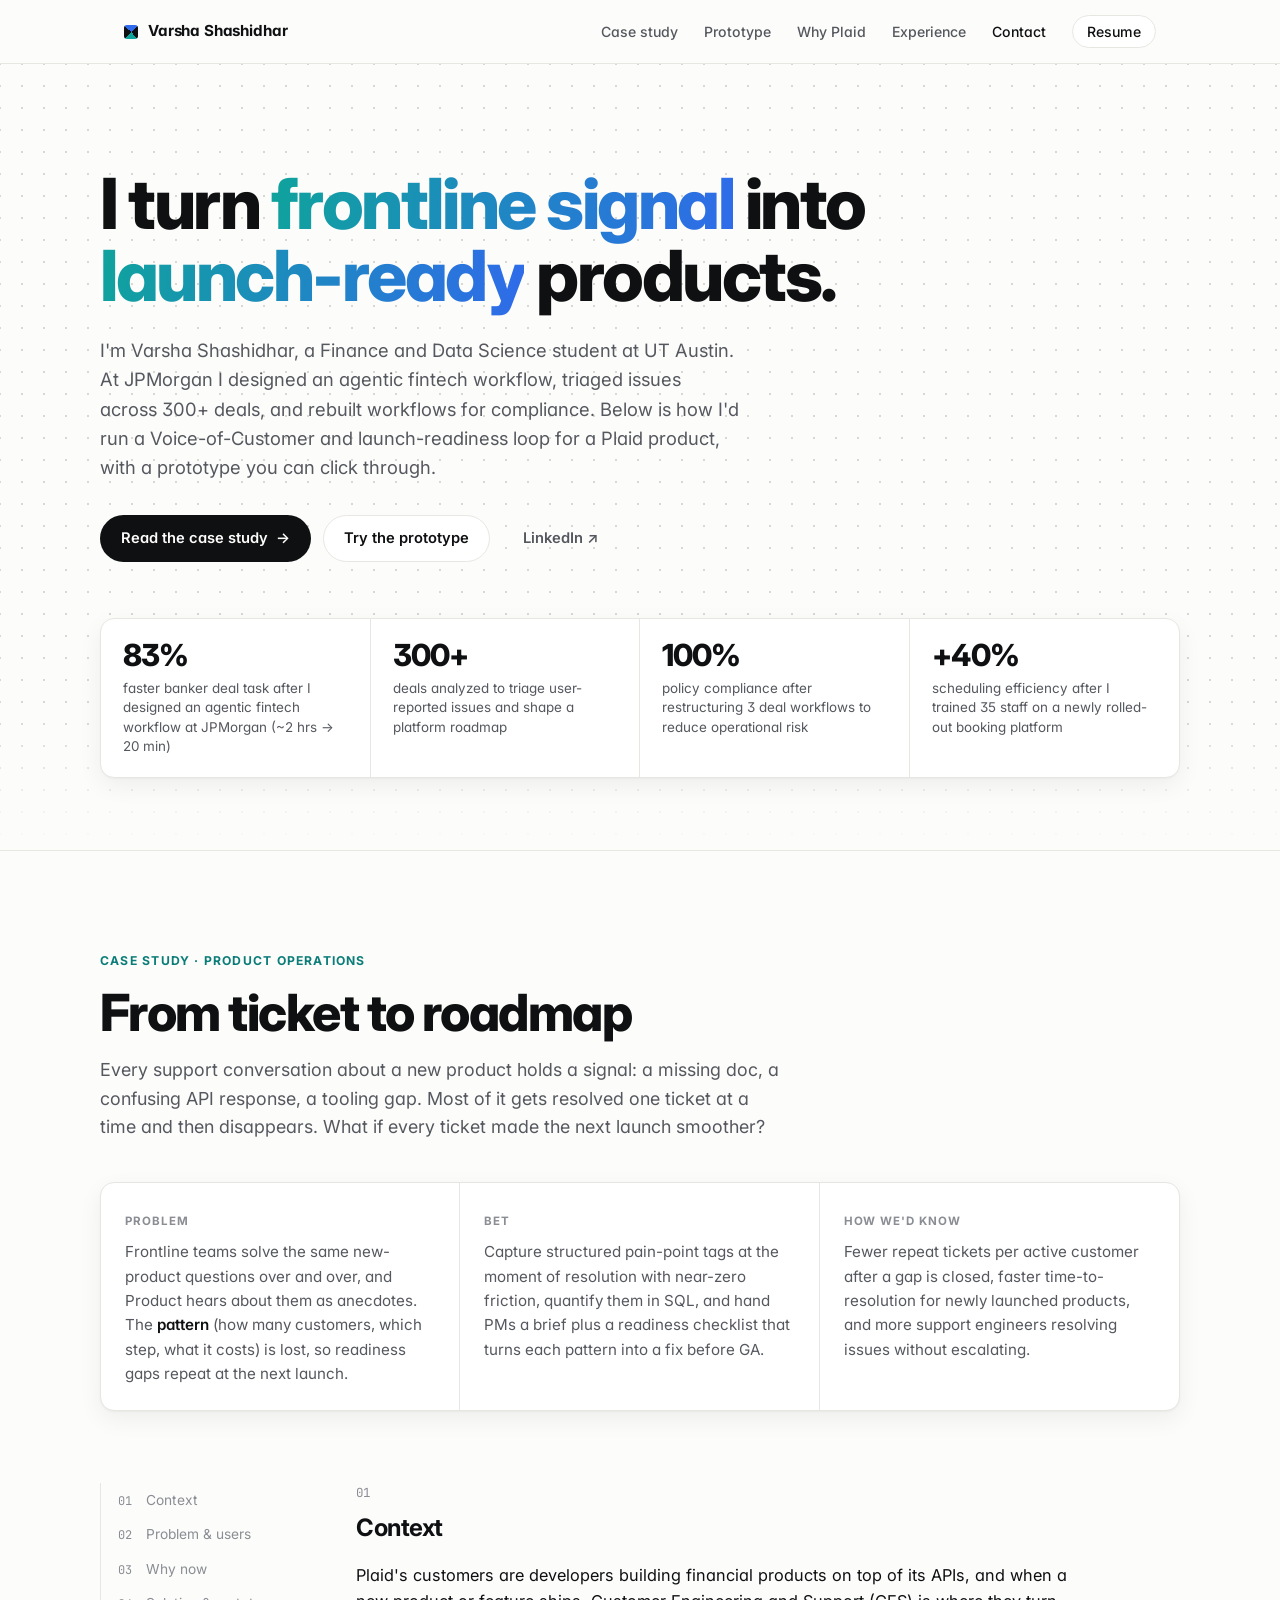
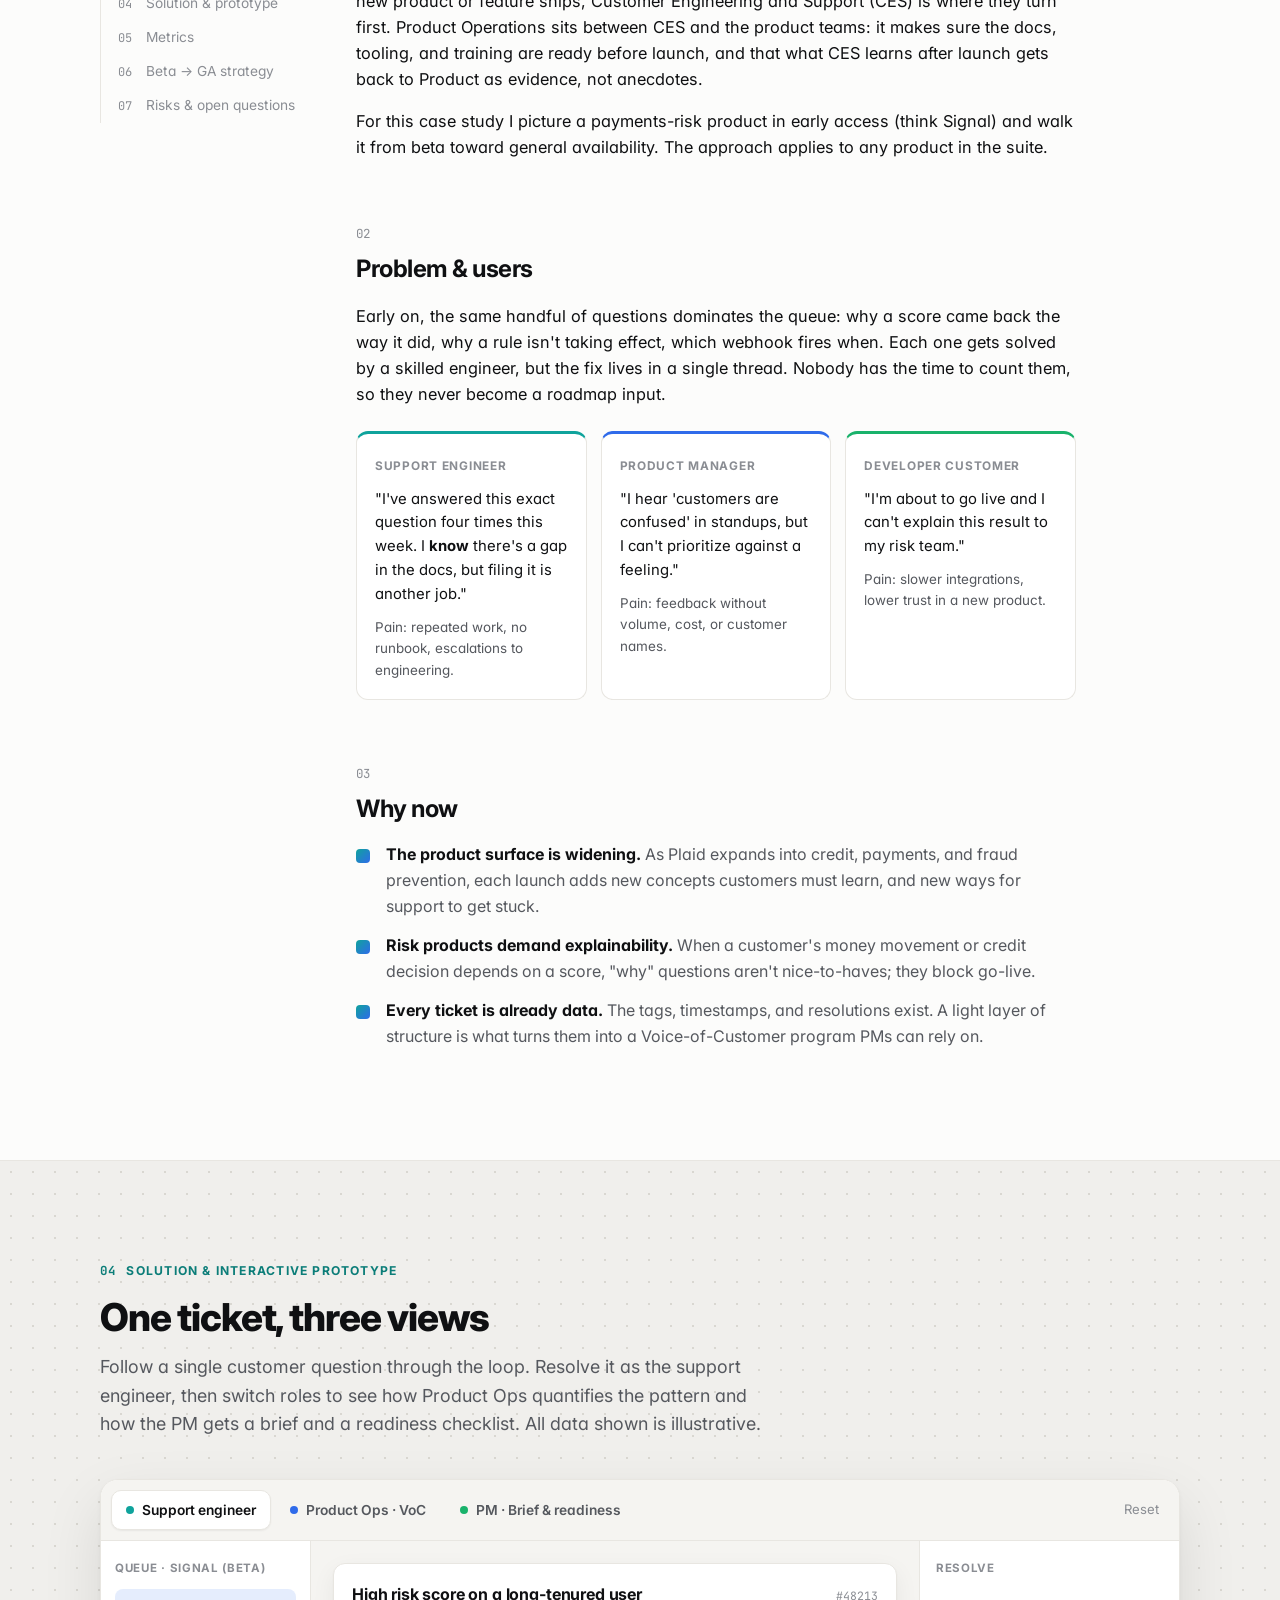
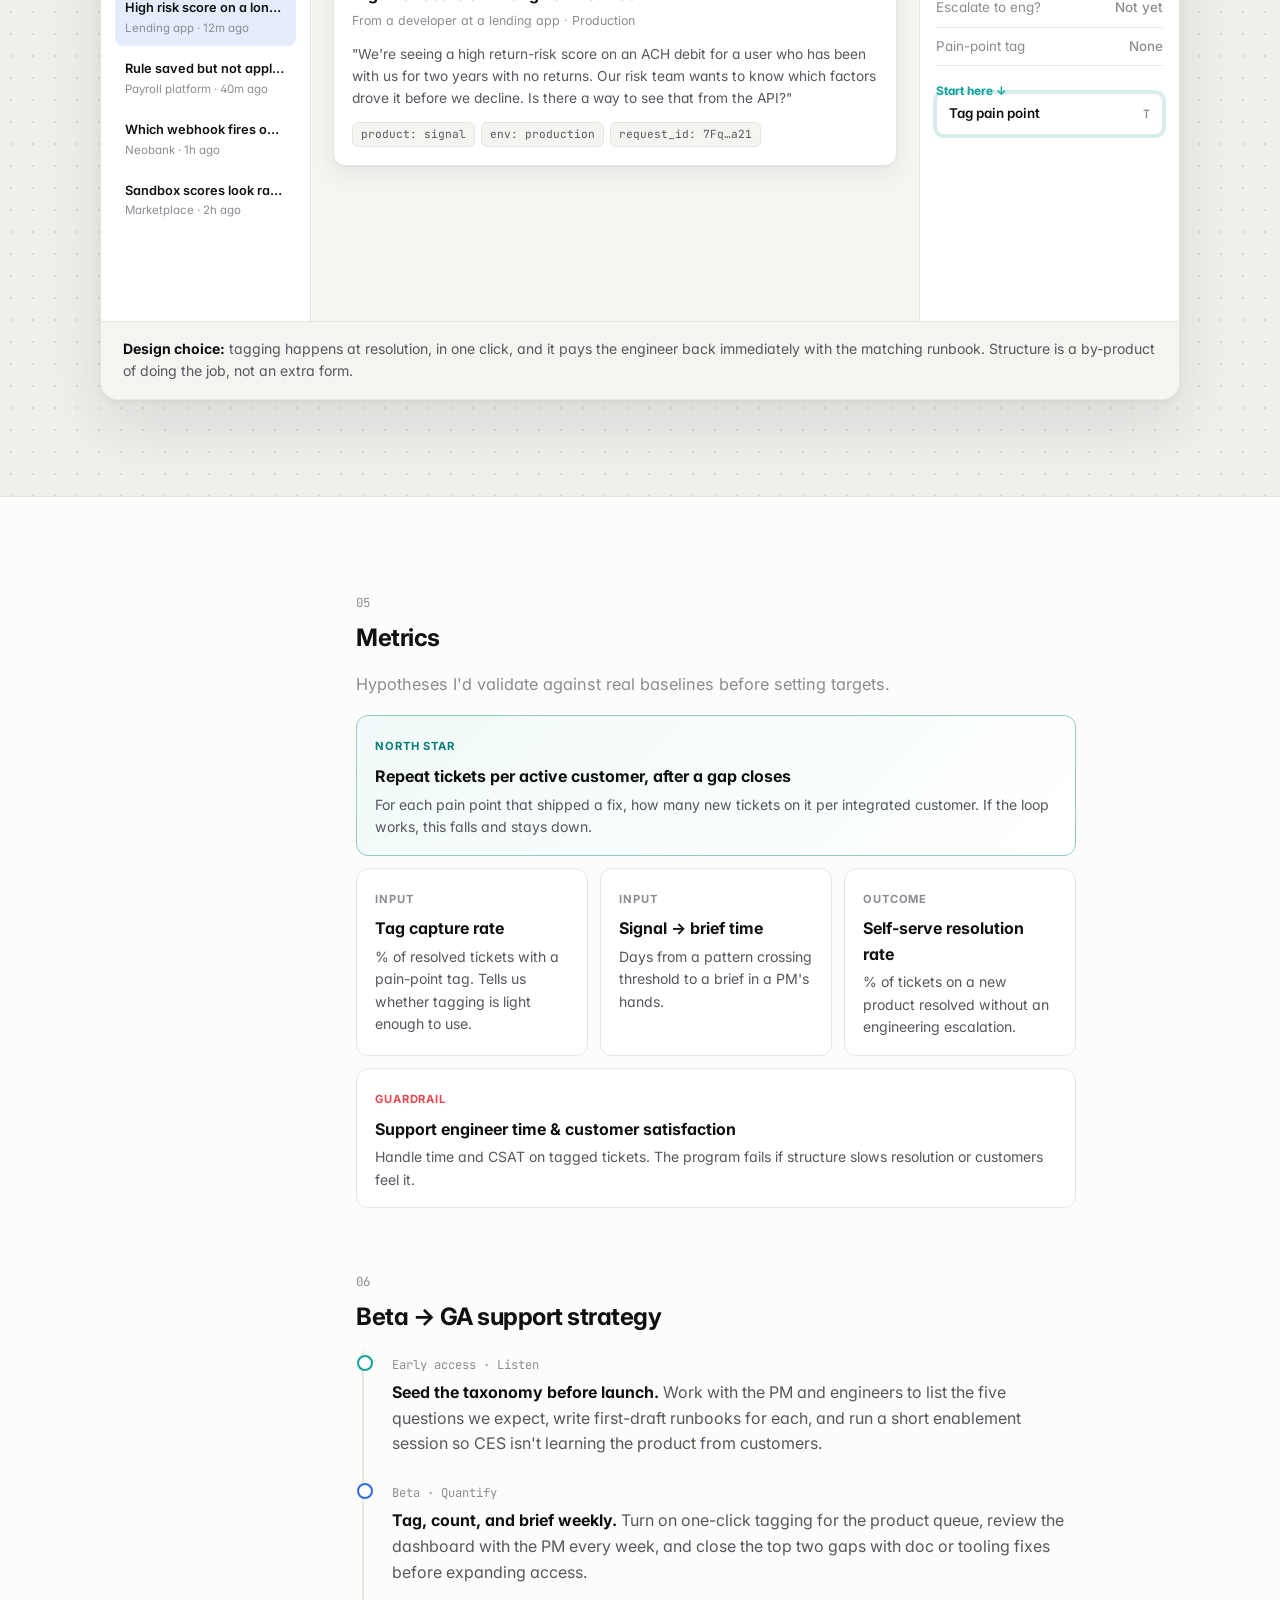
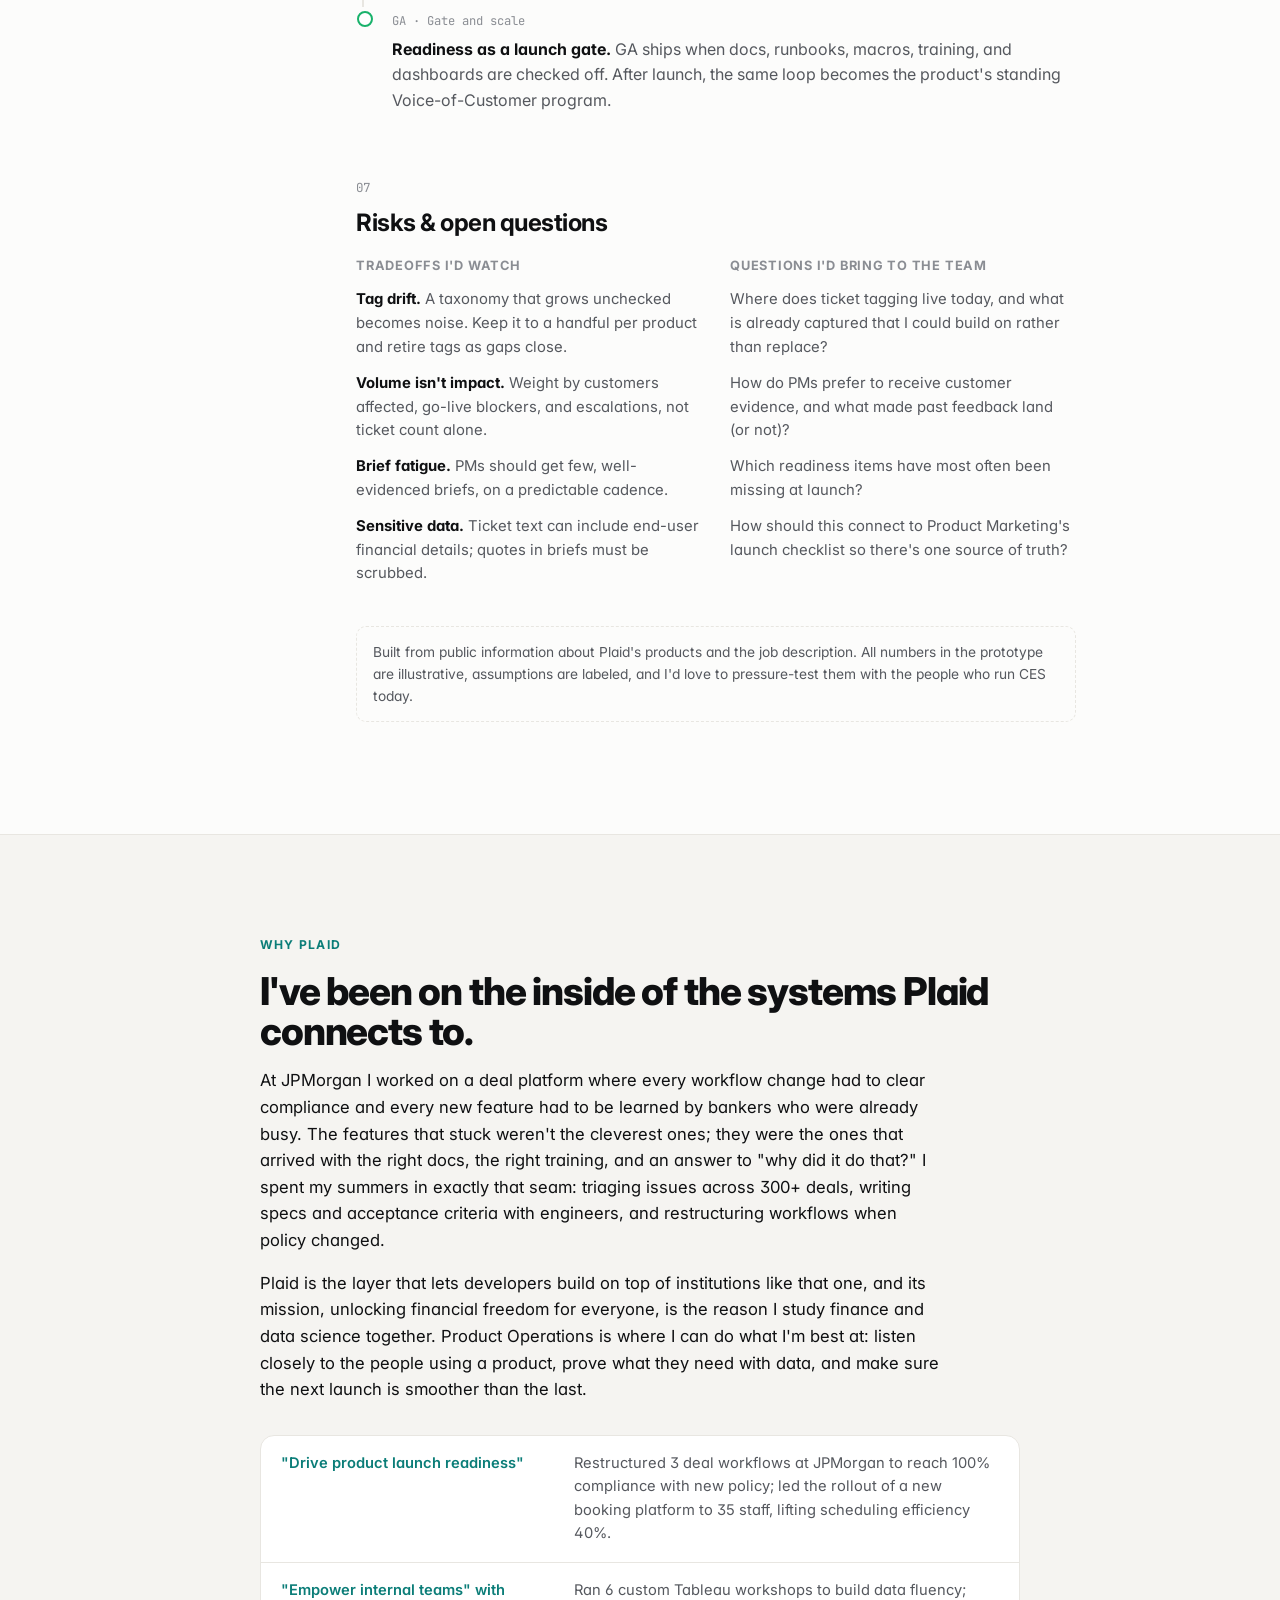
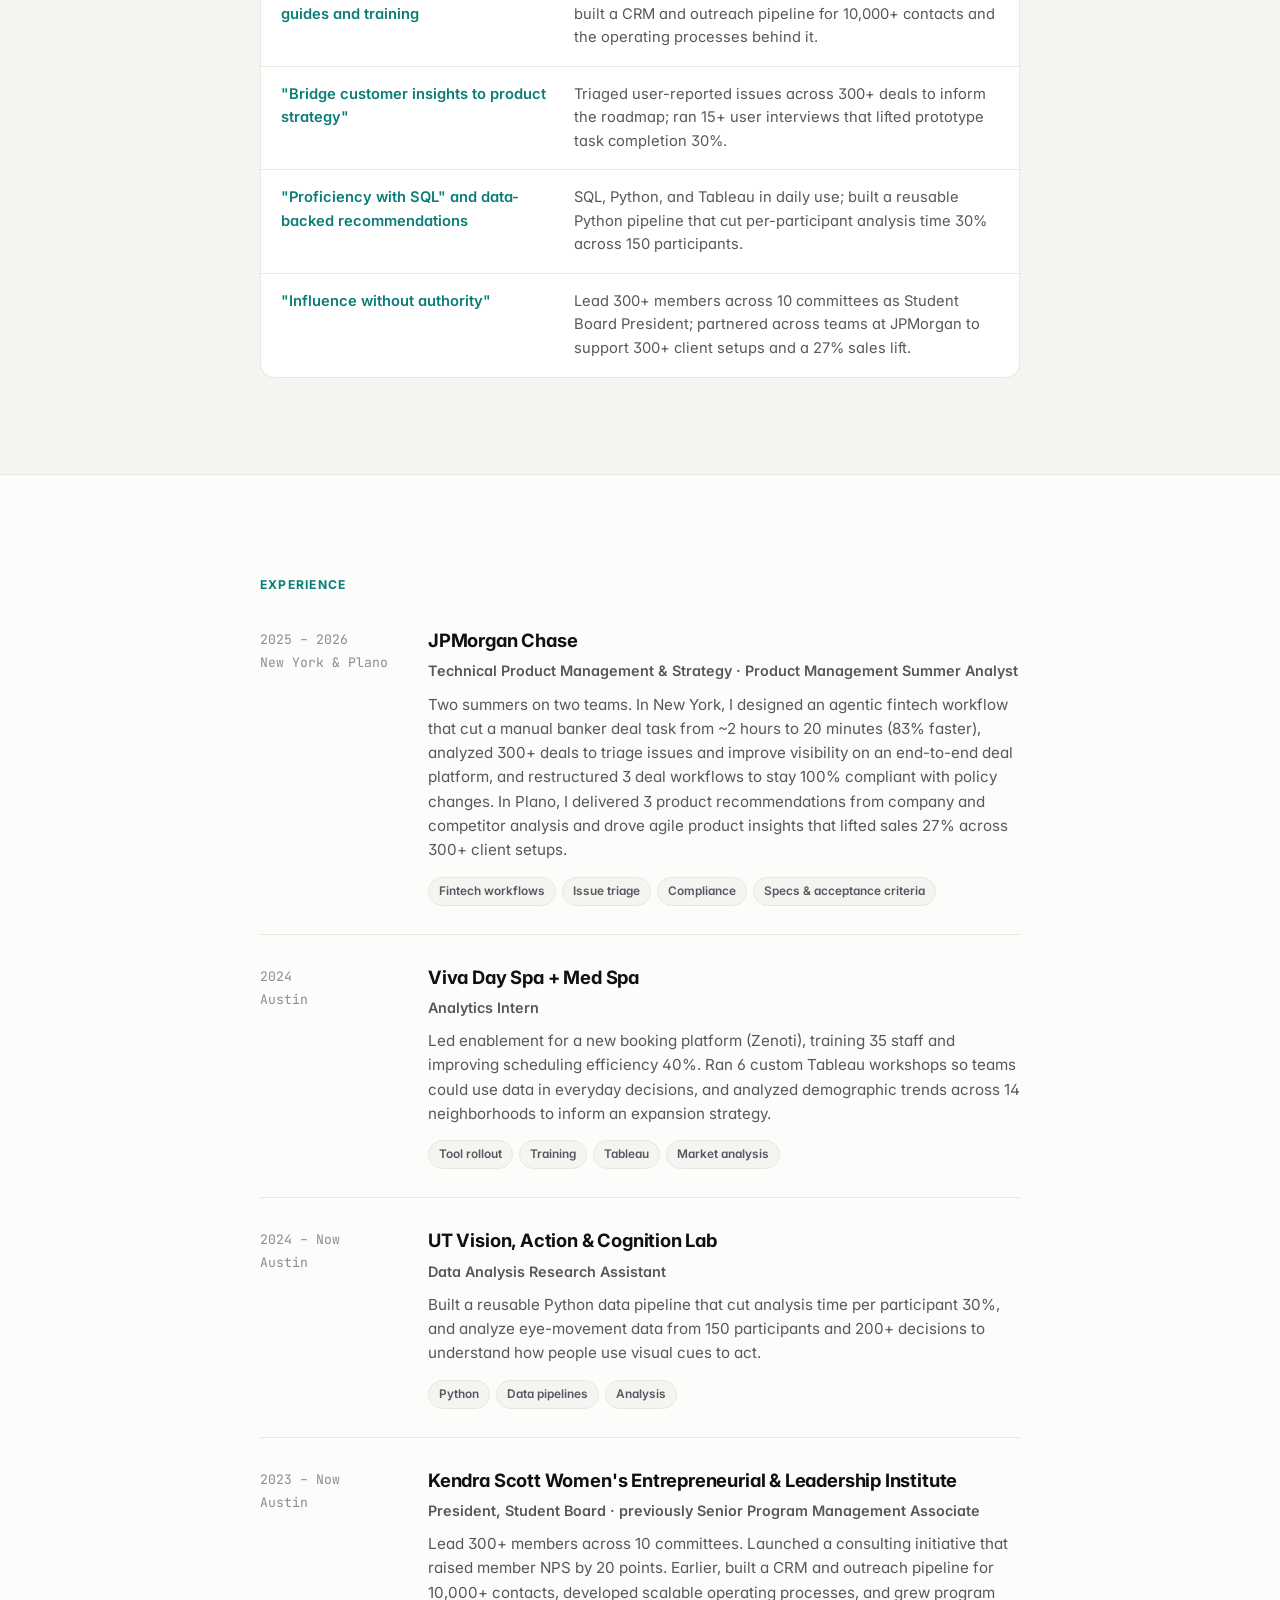
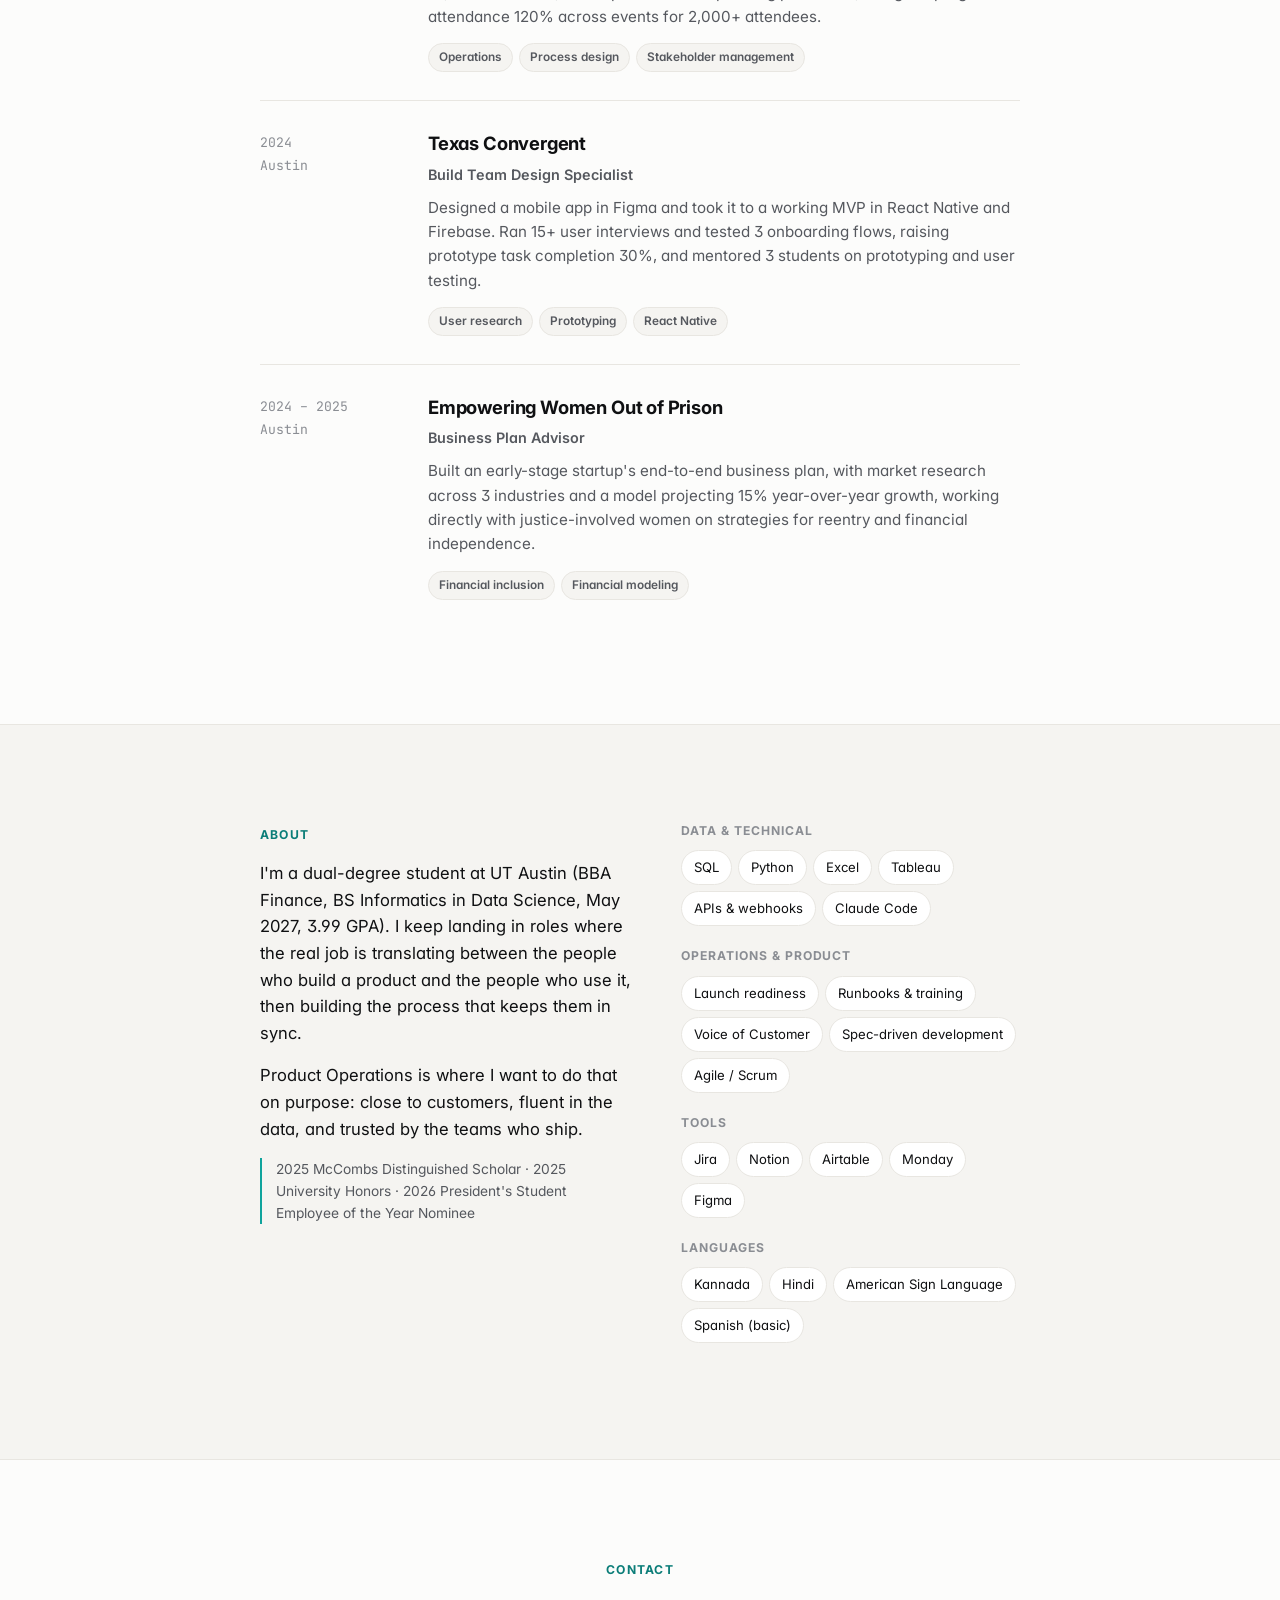
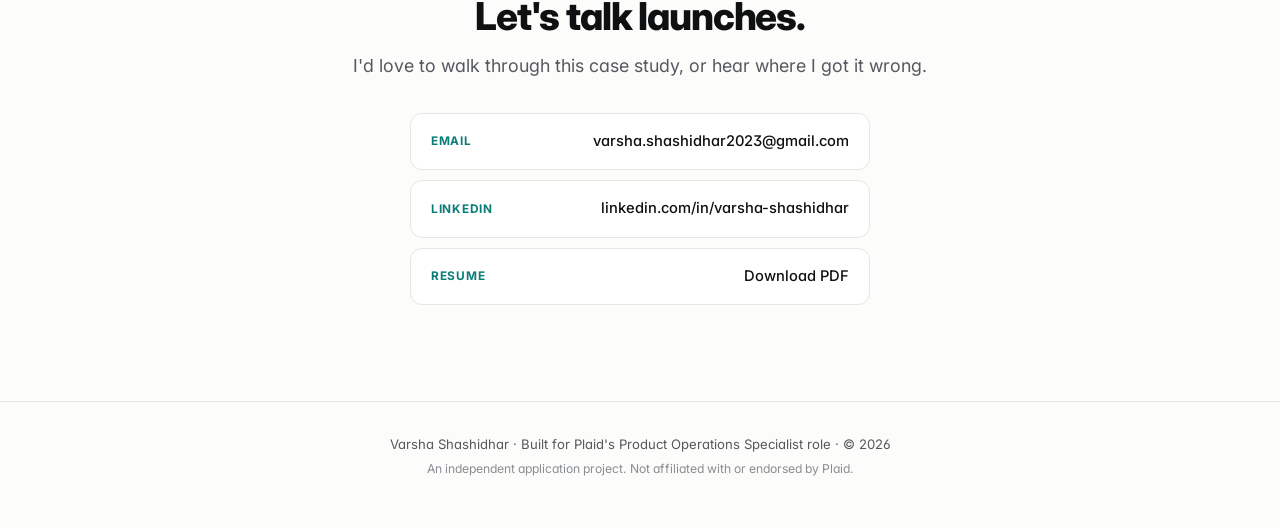
==== plaid/index.html @ 3bfcf9b6 "Add Plaid Product Operations portfolio site under /plaid/ Co-Authored-By: Claude Opus 5.5 <noreply@a" ====
<!DOCTYPE html>
<html lang="en">
<head>
<meta charset="UTF-8">
<meta name="viewport" content="width=device-width, initial-scale=1.0">
<title>Varsha Shashidhar, Product Operations</title>
<meta name="description" content="Varsha Shashidhar: application portfolio for Plaid's Product Operations Specialist role, with a Voice-of-Customer and launch-readiness case study and interactive prototype.">
<meta name="robots" content="noindex, nofollow">
<link rel="preconnect" href="https://fonts.googleapis.com">
<link rel="preconnect" href="https://fonts.gstatic.com" crossorigin>
<link href="https://fonts.googleapis.com/css2?family=Inter:wght@400;500;600;700;800&family=JetBrains+Mono:wght@400;500&display=swap" rel="stylesheet">
<link rel="stylesheet" href="styles.css">
</head>
<body>

<a class="skip" href="#case-study">Skip to case study</a>

<nav class="nav" id="nav">
  <div class="nav-inner">
    <a href="#top" class="nav-name"><span class="nav-mark" aria-hidden="true"></span>Varsha Shashidhar</a>
    <button class="nav-toggle" id="navToggle" aria-label="Toggle menu" aria-expanded="false">
      <span></span><span></span><span></span>
    </button>
    <ul class="nav-links" id="navLinks">
      <li><a href="#case-study">Case study</a></li>
      <li><a href="#prototype">Prototype</a></li>
      <li><a href="#why-plaid">Why Plaid</a></li>
      <li><a href="#experience">Experience</a></li>
      <li><a href="#contact">Contact</a></li>
      <li><a href="assets/Varsha_Shashidhar_Resume.pdf" class="nav-cta" download>Resume</a></li>
    </ul>
  </div>
  <div class="progress" id="progress" aria-hidden="true"></div>
</nav>

<header class="hero" id="top">
  <div class="hero-inner">
    <h1>I turn <em>frontline signal</em> into <em>launch-ready</em> products.</h1>
    <p class="hero-sub">I'm Varsha Shashidhar, a Finance and Data Science student at UT Austin. At JPMorgan I designed an agentic fintech workflow, triaged issues across 300+ deals, and rebuilt workflows for compliance. Below is how I'd run a Voice-of-Customer and launch-readiness loop for a Plaid product, with a prototype you can click through.</p>
    <div class="hero-cta">
      <a href="#case-study" class="btn btn-primary">Read the case study <span aria-hidden="true">→</span></a>
      <a href="#prototype" class="btn btn-secondary">Try the prototype</a>
      <a href="https://www.linkedin.com/in/varsha-shashidhar" class="btn btn-ghost" target="_blank" rel="noopener">LinkedIn ↗</a>
    </div>

    <dl class="stats">
      <div class="stat">
        <dt>83%</dt>
        <dd>faster banker deal task after I designed an agentic fintech workflow at JPMorgan (~2 hrs → 20 min)</dd>
      </div>
      <div class="stat">
        <dt>300+</dt>
        <dd>deals analyzed to triage user-reported issues and shape a platform roadmap</dd>
      </div>
      <div class="stat">
        <dt>100%</dt>
        <dd>policy compliance after restructuring 3 deal workflows to reduce operational risk</dd>
      </div>
      <div class="stat">
        <dt>+40%</dt>
        <dd>scheduling efficiency after I trained 35 staff on a newly rolled-out booking platform</dd>
      </div>
    </dl>
  </div>
</header>

<main>

  <!-- ===================== CASE STUDY ===================== -->
  <section class="section" id="case-study">
    <div class="section-inner wide">
      <div class="cs-header">
        <p class="kicker">Case study · Product operations</p>
        <h2 class="display">From ticket to roadmap</h2>
        <p class="lede">Every support conversation about a new product holds a signal: a missing doc, a confusing API response, a tooling gap. Most of it gets resolved one ticket at a time and then disappears. What if every ticket made the next launch smoother?</p>
      </div>

      <div class="tldr">
        <div class="tldr-item">
          <span class="tldr-label">Problem</span>
          <p>Frontline teams solve the same new-product questions over and over, and Product hears about them as anecdotes. The <em>pattern</em> (how many customers, which step, what it costs) is lost, so readiness gaps repeat at the next launch.</p>
        </div>
        <div class="tldr-item">
          <span class="tldr-label">Bet</span>
          <p>Capture structured pain-point tags at the moment of resolution with near-zero friction, quantify them in SQL, and hand PMs a brief plus a readiness checklist that turns each pattern into a fix before GA.</p>
        </div>
        <div class="tldr-item">
          <span class="tldr-label">How we'd know</span>
          <p>Fewer repeat tickets per active customer after a gap is closed, faster time-to-resolution for newly launched products, and more support engineers resolving issues without escalating.</p>
        </div>
      </div>

      <div class="cs-body">
        <aside class="cs-toc" aria-label="Case study sections">
          <ol>
            <li><a href="#cs-context">Context</a></li>
            <li><a href="#cs-problem">Problem &amp; users</a></li>
            <li><a href="#cs-why-now">Why now</a></li>
            <li><a href="#prototype">Solution &amp; prototype</a></li>
            <li><a href="#cs-metrics">Metrics</a></li>
            <li><a href="#cs-rollout">Beta → GA strategy</a></li>
            <li><a href="#cs-risks">Risks &amp; open questions</a></li>
          </ol>
        </aside>

        <div class="cs-content">
          <article class="cs-block" id="cs-context">
            <span class="cs-num">01</span>
            <h3>Context</h3>
            <p>Plaid's customers are developers building financial products on top of its APIs, and when a new product or feature ships, Customer Engineering and Support (CES) is where they turn first. Product Operations sits between CES and the product teams: it makes sure the docs, tooling, and training are ready before launch, and that what CES learns after launch gets back to Product as evidence, not anecdotes.</p>
            <p>For this case study I picture a payments-risk product in early access (think Signal) and walk it from beta toward general availability. The approach applies to any product in the suite.</p>
          </article>

          <article class="cs-block" id="cs-problem">
            <span class="cs-num">02</span>
            <h3>Problem &amp; users</h3>
            <p>Early on, the same handful of questions dominates the queue: why a score came back the way it did, why a rule isn't taking effect, which webhook fires when. Each one gets solved by a skilled engineer, but the fix lives in a single thread. Nobody has the time to count them, so they never become a roadmap input.</p>

            <div class="personas">
              <div class="persona" style="--c: var(--p-teal)">
                <span class="persona-role">Support engineer</span>
                <p class="persona-need">"I've answered this exact question four times this week. I <em>know</em> there's a gap in the docs, but filing it is another job."</p>
                <p class="persona-pain">Pain: repeated work, no runbook, escalations to engineering.</p>
              </div>
              <div class="persona" style="--c: var(--p-blue)">
                <span class="persona-role">Product manager</span>
                <p class="persona-need">"I hear 'customers are confused' in standups, but I can't prioritize against a feeling."</p>
                <p class="persona-pain">Pain: feedback without volume, cost, or customer names.</p>
              </div>
              <div class="persona" style="--c: var(--p-green)">
                <span class="persona-role">Developer customer</span>
                <p class="persona-need">"I'm about to go live and I can't explain this result to my risk team."</p>
                <p class="persona-pain">Pain: slower integrations, lower trust in a new product.</p>
              </div>
            </div>
          </article>

          <article class="cs-block" id="cs-why-now">
            <span class="cs-num">03</span>
            <h3>Why now</h3>
            <ul class="checks">
              <li><strong>The product surface is widening.</strong> As Plaid expands into credit, payments, and fraud prevention, each launch adds new concepts customers must learn, and new ways for support to get stuck.</li>
              <li><strong>Risk products demand explainability.</strong> When a customer's money movement or credit decision depends on a score, "why" questions aren't nice-to-haves; they block go-live.</li>
              <li><strong>Every ticket is already data.</strong> The tags, timestamps, and resolutions exist. A light layer of structure is what turns them into a Voice-of-Customer program PMs can rely on.</li>
            </ul>
          </article>
        </div>
      </div>
    </div>
  </section>

  <!-- ===================== PROTOTYPE ===================== -->
  <section class="section section-canvas" id="prototype">
    <div class="section-inner wide">
      <div class="cs-header">
        <p class="kicker"><span class="cs-num inline">04</span> Solution &amp; interactive prototype</p>
        <h2 class="display sm">One ticket, three views</h2>
        <p class="lede">Follow a single customer question through the loop. Resolve it as the support engineer, then switch roles to see how Product Ops quantifies the pattern and how the PM gets a brief and a readiness checklist. All data shown is illustrative.</p>
      </div>

      <div class="proto" id="proto">
        <div class="proto-tabs" role="tablist" aria-label="Prototype roles">
          <button role="tab" class="proto-tab active" aria-selected="true" aria-controls="pane-support" id="tab-support" data-pane="support">
            <span class="tab-dot" style="background: var(--p-teal)"></span>Support engineer
          </button>
          <button role="tab" class="proto-tab" aria-selected="false" aria-controls="pane-ops" id="tab-ops" data-pane="ops">
            <span class="tab-dot" style="background: var(--p-blue)"></span>Product Ops · VoC <span class="badge" id="opsBadge" hidden>+1</span>
          </button>
          <button role="tab" class="proto-tab" aria-selected="false" aria-controls="pane-pm" id="tab-pm" data-pane="pm">
            <span class="tab-dot" style="background: var(--p-green)"></span>PM · Brief &amp; readiness <span class="badge" id="pmBadge" hidden>1</span>
          </button>
          <button class="proto-reset" id="protoReset" type="button">Reset</button>
        </div>

        <!-- Support engineer -->
        <div class="proto-pane active" role="tabpanel" id="pane-support" aria-labelledby="tab-support">
          <div class="app">
            <div class="app-layers queue">
              <p class="app-title">Queue · Signal (beta)</p>
              <ul>
                <li class="queue-item selected">
                  <span class="queue-sub">High risk score on a long-tenured user</span>
                  <span class="queue-meta">Lending app · 12m ago</span>
                  <span class="queue-tag" id="queueTag" hidden></span>
                </li>
                <li class="queue-item">
                  <span class="queue-sub">Rule saved but not applied</span>
                  <span class="queue-meta">Payroll platform · 40m ago</span>
                </li>
                <li class="queue-item">
                  <span class="queue-sub">Which webhook fires on return?</span>
                  <span class="queue-meta">Neobank · 1h ago</span>
                </li>
                <li class="queue-item">
                  <span class="queue-sub">Sandbox scores look random</span>
                  <span class="queue-meta">Marketplace · 2h ago</span>
                </li>
              </ul>
            </div>
            <div class="app-ticket">
              <div class="ticket">
                <div class="ticket-head">
                  <h4>High risk score on a long-tenured user</h4>
                  <span class="ticket-id">#48213</span>
                </div>
                <p class="ticket-from">From a developer at a lending app · Production</p>
                <p class="ticket-body">"We're seeing a high return-risk score on an ACH debit for a user who has been with us for two years with no returns. Our risk team wants to know which factors drove it before we decline. Is there a way to see that from the API?"</p>
                <div class="ticket-meta">
                  <span>product: signal</span><span>env: production</span><span>request_id: 7Fq…a21</span>
                </div>
              </div>
            </div>
            <div class="app-props">
              <p class="app-title">Resolve</p>
              <div class="prop"><span>Escalate to eng?</span><strong class="muted" id="propEscalate">Not yet</strong></div>
              <div class="prop"><span>Pain-point tag</span><strong class="muted" id="propTag">None</strong></div>
              <p class="start-hint" id="startHint">Start here ↓</p>
              <button class="detach-btn tag-btn" id="tagBtn" type="button">Tag pain point <kbd>T</kbd></button>

              <div class="popover" id="popover" hidden>
                <p class="pop-title">What's behind this ticket?</p>
                <p class="pop-sub">One click. Feeds the Signal VoC dashboard.</p>
                <div class="chips" id="reasonChips">
                  <button type="button" class="chip" data-reason="Score explainability">Score explainability</button>
                  <button type="button" class="chip" data-reason="Rule configuration">Rule configuration</button>
                  <button type="button" class="chip" data-reason="Webhook timing">Webhook timing</button>
                  <button type="button" class="chip" data-reason="Docs gap">Docs gap</button>
                </div>
                <div class="pop-actions">
                  <button type="button" class="link-btn" id="skipBtn">Skip and resolve</button>
                </div>
              </div>

              <div class="runbook" id="runbook" hidden>
                <span class="insight-label">Suggested runbook</span>
                <ol id="runbookSteps"></ol>
              </div>

              <p class="toast" id="toast" role="status" hidden></p>
            </div>
          </div>
          <p class="proto-note"><strong>Design choice:</strong> tagging happens at resolution, in one click, and it pays the engineer back immediately with the matching runbook. Structure is a by-product of doing the job, not an extra form.</p>
        </div>

        <!-- Product Ops -->
        <div class="proto-pane" role="tabpanel" id="pane-ops" aria-labelledby="tab-ops" hidden>
          <div class="owner">
            <div class="owner-list">
              <div class="owner-head">
                <p class="app-title">Pain points · Signal (beta)</p>
                <span class="muted small">Last 30 days</span>
              </div>
              <ul id="gapList"></ul>
            </div>
            <div class="owner-detail" id="ownerDetail">
              <p class="app-title" id="detailLabel">Top pain point</p>
              <h4 id="gapTitle">Score explainability</h4>
              <p class="muted small" id="gapMeta"></p>
              <div class="kpis">
                <div class="kpi"><b id="kpiTickets">0</b><span>tickets</span></div>
                <div class="kpi"><b id="kpiCustomers">0</b><span>customers</span></div>
                <div class="kpi"><b id="kpiTtr">0</b><span>median hrs to resolve</span></div>
              </div>
              <div class="insight">
                <span class="insight-label">What customers are asking</span>
                <p id="gapInsight"></p>
              </div>
              <div class="owner-actions">
                <button type="button" class="btn btn-primary small" id="sendBtn">Send brief to PM</button>
                <button type="button" class="btn btn-ghost small" id="sqlBtn" aria-expanded="false">Show SQL</button>
              </div>
              <div class="sql" id="sqlBlock" hidden>
<pre><code id="sqlCode"></code></pre>
              </div>
              <p class="toast inline" id="sendToast" role="status" hidden></p>
            </div>
          </div>
          <p class="proto-note"><strong>Design choice:</strong> pain points are ranked by customers affected and time to resolve, not raw ticket count, so one noisy account can't drown out a pattern hitting ten. The query is one click away, so any number can be checked.</p>
        </div>

        <!-- PM -->
        <div class="proto-pane" role="tabpanel" id="pane-pm" aria-labelledby="tab-pm" hidden>
          <div class="pm">
            <div class="brief" id="brief">
              <p class="brief-empty" id="briefEmpty">No brief yet. Send one from the Product Ops view.</p>
              <div id="briefBody" hidden>
                <p class="app-title">Insight brief · from Product Ops</p>
                <h4 id="briefTitle"></h4>
                <p class="muted small" id="briefMeta"></p>
                <div class="brief-sec">
                  <span class="insight-label">Evidence</span>
                  <ul id="briefEvidence"></ul>
                </div>
                <div class="brief-sec">
                  <span class="insight-label">In their words</span>
                  <p class="brief-quote" id="briefQuote"></p>
                </div>
                <div class="brief-sec">
                  <span class="insight-label">Recommendation</span>
                  <p id="briefRec"></p>
                </div>
              </div>
            </div>
            <div class="ready">
              <p class="app-title">GA readiness · Signal</p>
              <span class="muted small" id="readyCount">0 of 5 complete</span>
              <div class="ready-bar"><i id="readyBar"></i></div>
              <div id="readyList"></div>
              <p class="gate" id="gate">GA gate: blocked on open readiness items</p>
            </div>
          </div>
          <p class="proto-note"><strong>Design choice:</strong> the brief comes with a checklist, not just a request. Each fix lands with its doc, runbook, and training owner attached, so the next customer gets the answer before they need to ask.</p>
        </div>
      </div>
    </div>
  </section>

  <!-- ===================== CASE STUDY (cont.) ===================== -->
  <section class="section" id="cs-rest">
    <div class="section-inner wide">
      <div class="cs-body">
        <div class="cs-toc spacer" aria-hidden="true"></div>
        <div class="cs-content">
          <article class="cs-block" id="cs-metrics">
            <span class="cs-num">05</span>
            <h3>Metrics</h3>
            <p class="muted">Hypotheses I'd validate against real baselines before setting targets.</p>
            <div class="metrics">
              <div class="metric north">
                <span class="metric-type">North star</span>
                <p class="metric-name">Repeat tickets per active customer, after a gap closes</p>
                <p class="metric-desc">For each pain point that shipped a fix, how many new tickets on it per integrated customer. If the loop works, this falls and stays down.</p>
              </div>
              <div class="metric">
                <span class="metric-type">Input</span>
                <p class="metric-name">Tag capture rate</p>
                <p class="metric-desc">% of resolved tickets with a pain-point tag. Tells us whether tagging is light enough to use.</p>
              </div>
              <div class="metric">
                <span class="metric-type">Input</span>
                <p class="metric-name">Signal → brief time</p>
                <p class="metric-desc">Days from a pattern crossing threshold to a brief in a PM's hands.</p>
              </div>
              <div class="metric">
                <span class="metric-type">Outcome</span>
                <p class="metric-name">Self-serve resolution rate</p>
                <p class="metric-desc">% of tickets on a new product resolved without an engineering escalation.</p>
              </div>
              <div class="metric guard">
                <span class="metric-type">Guardrail</span>
                <p class="metric-name">Support engineer time &amp; customer satisfaction</p>
                <p class="metric-desc">Handle time and CSAT on tagged tickets. The program fails if structure slows resolution or customers feel it.</p>
              </div>
            </div>
          </article>

          <article class="cs-block" id="cs-rollout">
            <span class="cs-num">06</span>
            <h3>Beta → GA support strategy</h3>
            <ol class="phases">
              <li>
                <span class="phase-tag">Early access · Listen</span>
                <p><strong>Seed the taxonomy before launch.</strong> Work with the PM and engineers to list the five questions we expect, write first-draft runbooks for each, and run a short enablement session so CES isn't learning the product from customers.</p>
              </li>
              <li>
                <span class="phase-tag">Beta · Quantify</span>
                <p><strong>Tag, count, and brief weekly.</strong> Turn on one-click tagging for the product queue, review the dashboard with the PM every week, and close the top two gaps with doc or tooling fixes before expanding access.</p>
              </li>
              <li>
                <span class="phase-tag">GA · Gate and scale</span>
                <p><strong>Readiness as a launch gate.</strong> GA ships when docs, runbooks, macros, training, and dashboards are checked off. After launch, the same loop becomes the product's standing Voice-of-Customer program.</p>
              </li>
            </ol>
          </article>

          <article class="cs-block" id="cs-risks">
            <span class="cs-num">07</span>
            <h3>Risks &amp; open questions</h3>
            <div class="two-col">
              <div>
                <h4 class="mini">Tradeoffs I'd watch</h4>
                <ul class="plain">
                  <li><strong>Tag drift.</strong> A taxonomy that grows unchecked becomes noise. Keep it to a handful per product and retire tags as gaps close.</li>
                  <li><strong>Volume isn't impact.</strong> Weight by customers affected, go-live blockers, and escalations, not ticket count alone.</li>
                  <li><strong>Brief fatigue.</strong> PMs should get few, well-evidenced briefs, on a predictable cadence.</li>
                  <li><strong>Sensitive data.</strong> Ticket text can include end-user financial details; quotes in briefs must be scrubbed.</li>
                </ul>
              </div>
              <div>
                <h4 class="mini">Questions I'd bring to the team</h4>
                <ul class="plain">
                  <li>Where does ticket tagging live today, and what is already captured that I could build on rather than replace?</li>
                  <li>How do PMs prefer to receive customer evidence, and what made past feedback land (or not)?</li>
                  <li>Which readiness items have most often been missing at launch?</li>
                  <li>How should this connect to Product Marketing's launch checklist so there's one source of truth?</li>
                </ul>
              </div>
            </div>
            <p class="disclaimer">Built from public information about Plaid's products and the job description. All numbers in the prototype are illustrative, assumptions are labeled, and I'd love to pressure-test them with the people who run CES today.</p>
          </article>
        </div>
      </div>
    </div>
  </section>

  <!-- ===================== WHY PLAID ===================== -->
  <section class="section section-alt" id="why-plaid">
    <div class="section-inner">
      <p class="kicker">Why Plaid</p>
      <h2 class="display sm">I've been on the inside of the systems Plaid connects to.</h2>
      <div class="prose">
        <p>At JPMorgan I worked on a deal platform where every workflow change had to clear compliance and every new feature had to be learned by bankers who were already busy. The features that stuck weren't the cleverest ones; they were the ones that arrived with the right docs, the right training, and an answer to "why did it do that?" I spent my summers in exactly that seam: triaging issues across 300+ deals, writing specs and acceptance criteria with engineers, and restructuring workflows when policy changed.</p>
        <p>Plaid is the layer that lets developers build on top of institutions like that one, and its mission, unlocking financial freedom for everyone, is the reason I study finance and data science together. Product Operations is where I can do what I'm best at: listen closely to the people using a product, prove what they need with data, and make sure the next launch is smoother than the last.</p>
      </div>
      <div class="fit">
        <div class="fit-row"><span class="fit-ask">"Drive product launch readiness"</span><span class="fit-me">Restructured 3 deal workflows at JPMorgan to reach 100% compliance with new policy; led the rollout of a new booking platform to 35 staff, lifting scheduling efficiency 40%.</span></div>
        <div class="fit-row"><span class="fit-ask">"Empower internal teams" with guides and training</span><span class="fit-me">Ran 6 custom Tableau workshops to build data fluency; built a CRM and outreach pipeline for 10,000+ contacts and the operating processes behind it.</span></div>
        <div class="fit-row"><span class="fit-ask">"Bridge customer insights to product strategy"</span><span class="fit-me">Triaged user-reported issues across 300+ deals to inform the roadmap; ran 15+ user interviews that lifted prototype task completion 30%.</span></div>
        <div class="fit-row"><span class="fit-ask">"Proficiency with SQL" and data-backed recommendations</span><span class="fit-me">SQL, Python, and Tableau in daily use; built a reusable Python pipeline that cut per-participant analysis time 30% across 150 participants.</span></div>
        <div class="fit-row"><span class="fit-ask">"Influence without authority"</span><span class="fit-me">Lead 300+ members across 10 committees as Student Board President; partnered across teams at JPMorgan to support 300+ client setups and a 27% sales lift.</span></div>
      </div>
    </div>
  </section>

  <!-- ===================== EXPERIENCE ===================== -->
  <section class="section" id="experience">
    <div class="section-inner">
      <p class="kicker">Experience</p>

      <div class="timeline">
        <div class="tl-item">
          <div class="tl-meta"><span>2025 – 2026</span><span>New York &amp; Plano</span></div>
          <div class="tl-body">
            <h3>JPMorgan Chase</h3>
            <p class="tl-role">Technical Product Management &amp; Strategy · Product Management Summer Analyst</p>
            <p>Two summers on two teams. In New York, I designed an agentic fintech workflow that cut a manual banker deal task from ~2 hours to 20 minutes (83% faster), analyzed 300+ deals to triage issues and improve visibility on an end-to-end deal platform, and restructured 3 deal workflows to stay 100% compliant with policy changes. In Plano, I delivered 3 product recommendations from company and competitor analysis and drove agile product insights that lifted sales 27% across 300+ client setups.</p>
            <div class="tags"><span>Fintech workflows</span><span>Issue triage</span><span>Compliance</span><span>Specs &amp; acceptance criteria</span></div>
          </div>
        </div>

        <div class="tl-item">
          <div class="tl-meta"><span>2024</span><span>Austin</span></div>
          <div class="tl-body">
            <h3>Viva Day Spa + Med Spa</h3>
            <p class="tl-role">Analytics Intern</p>
            <p>Led enablement for a new booking platform (Zenoti), training 35 staff and improving scheduling efficiency 40%. Ran 6 custom Tableau workshops so teams could use data in everyday decisions, and analyzed demographic trends across 14 neighborhoods to inform an expansion strategy.</p>
            <div class="tags"><span>Tool rollout</span><span>Training</span><span>Tableau</span><span>Market analysis</span></div>
          </div>
        </div>

        <div class="tl-item">
          <div class="tl-meta"><span>2024 – Now</span><span>Austin</span></div>
          <div class="tl-body">
            <h3>UT Vision, Action &amp; Cognition Lab</h3>
            <p class="tl-role">Data Analysis Research Assistant</p>
            <p>Built a reusable Python data pipeline that cut analysis time per participant 30%, and analyze eye-movement data from 150 participants and 200+ decisions to understand how people use visual cues to act.</p>
            <div class="tags"><span>Python</span><span>Data pipelines</span><span>Analysis</span></div>
          </div>
        </div>

        <div class="tl-item">
          <div class="tl-meta"><span>2023 – Now</span><span>Austin</span></div>
          <div class="tl-body">
            <h3>Kendra Scott Women's Entrepreneurial &amp; Leadership Institute</h3>
            <p class="tl-role">President, Student Board · previously Senior Program Management Associate</p>
            <p>Lead 300+ members across 10 committees. Launched a consulting initiative that raised member NPS by 20 points. Earlier, built a CRM and outreach pipeline for 10,000+ contacts, developed scalable operating processes, and grew program attendance 120% across events for 2,000+ attendees.</p>
            <div class="tags"><span>Operations</span><span>Process design</span><span>Stakeholder management</span></div>
          </div>
        </div>

        <div class="tl-item">
          <div class="tl-meta"><span>2024</span><span>Austin</span></div>
          <div class="tl-body">
            <h3>Texas Convergent</h3>
            <p class="tl-role">Build Team Design Specialist</p>
            <p>Designed a mobile app in Figma and took it to a working MVP in React Native and Firebase. Ran 15+ user interviews and tested 3 onboarding flows, raising prototype task completion 30%, and mentored 3 students on prototyping and user testing.</p>
            <div class="tags"><span>User research</span><span>Prototyping</span><span>React Native</span></div>
          </div>
        </div>

        <div class="tl-item">
          <div class="tl-meta"><span>2024 – 2025</span><span>Austin</span></div>
          <div class="tl-body">
            <h3>Empowering Women Out of Prison</h3>
            <p class="tl-role">Business Plan Advisor</p>
            <p>Built an early-stage startup's end-to-end business plan, with market research across 3 industries and a model projecting 15% year-over-year growth, working directly with justice-involved women on strategies for reentry and financial independence.</p>
            <div class="tags"><span>Financial inclusion</span><span>Financial modeling</span></div>
          </div>
        </div>
      </div>
    </div>
  </section>

  <!-- ===================== ABOUT + SKILLS ===================== -->
  <section class="section section-alt" id="about">
    <div class="section-inner">
      <div class="about-grid">
        <div>
          <p class="kicker">About</p>
          <div class="prose">
            <p>I'm a dual-degree student at UT Austin (BBA Finance, BS Informatics in Data Science, May 2027, 3.99 GPA). I keep landing in roles where the real job is translating between the people who build a product and the people who use it, then building the process that keeps them in sync.</p>
            <p>Product Operations is where I want to do that on purpose: close to customers, fluent in the data, and trusted by the teams who ship.</p>
          </div>
          <p class="honors">2025 McCombs Distinguished Scholar · 2025 University Honors · 2026 President's Student Employee of the Year Nominee</p>
        </div>
        <div class="skills">
          <div class="skills-group">
            <h4>Data &amp; technical</h4>
            <div class="pills"><span>SQL</span><span>Python</span><span>Excel</span><span>Tableau</span><span>APIs &amp; webhooks</span><span>Claude Code</span></div>
          </div>
          <div class="skills-group">
            <h4>Operations &amp; product</h4>
            <div class="pills"><span>Launch readiness</span><span>Runbooks &amp; training</span><span>Voice of Customer</span><span>Spec-driven development</span><span>Agile / Scrum</span></div>
          </div>
          <div class="skills-group">
            <h4>Tools</h4>
            <div class="pills"><span>Jira</span><span>Notion</span><span>Airtable</span><span>Monday</span><span>Figma</span></div>
          </div>
          <div class="skills-group">
            <h4>Languages</h4>
            <div class="pills"><span>Kannada</span><span>Hindi</span><span>American Sign Language</span><span>Spanish (basic)</span></div>
          </div>
        </div>
      </div>
    </div>
  </section>

  <!-- ===================== CONTACT ===================== -->
  <section class="section contact" id="contact">
    <div class="section-inner contact-inner">
      <p class="kicker">Contact</p>
      <h2 class="display sm">Let's talk launches.</h2>
      <p class="lede center">I'd love to walk through this case study, or hear where I got it wrong.</p>
      <div class="contact-links">
        <a href="mailto:varsha.shashidhar2023@gmail.com" class="contact-link">
          <span class="contact-label">Email</span>
          <span class="contact-value">varsha.shashidhar2023@gmail.com</span>
        </a>
        <a href="https://www.linkedin.com/in/varsha-shashidhar" class="contact-link" target="_blank" rel="noopener">
          <span class="contact-label">LinkedIn</span>
          <span class="contact-value">linkedin.com/in/varsha-shashidhar</span>
        </a>
        <a href="assets/Varsha_Shashidhar_Resume.pdf" class="contact-link" download>
          <span class="contact-label">Resume</span>
          <span class="contact-value">Download PDF</span>
        </a>
      </div>
    </div>
  </section>

</main>

<footer class="footer">
  <p>Varsha Shashidhar · Built for Plaid's Product Operations Specialist role · © 2026</p>
  <p class="footer-note">An independent application project. Not affiliated with or endorsed by Plaid.</p>
</footer>

<script src="script.js"></script>
</body>
</html>
---- plaid/styles.css ----
:root {
  --ink: #0f1012;
  --ink-soft: #55585e;
  --ink-faint: #8a8d93;
  --bg: #fcfcfb;
  --bg-alt: #f5f4f1;
  --line: #e8e6e1;
  --card: #ffffff;
  --canvas: #f0efec;
  --canvas-dot: #d9d7d1;

  --p-red: #E5484D;
  --p-amber: #F5A524;
  --p-teal: #0FA39C;
  --p-blue: #2F6BEA;
  --p-green: #19B26B;
  --accent: #0B7D78;
  --select: #2F6BEA;

  --max-w: 760px;
  --wide-w: 1080px;
  --nav-h: 64px;
  --radius: 14px;
  --shadow: 0 1px 2px rgba(15,16,18,0.04), 0 8px 24px rgba(15,16,18,0.06);
  --font: "Inter", -apple-system, BlinkMacSystemFont, "Segoe UI", Roboto, Helvetica, Arial, sans-serif;
  --mono: "JetBrains Mono", ui-monospace, SFMono-Regular, Menlo, monospace;
  font-size: 16px;
}

* { box-sizing: border-box; }
html { scroll-behavior: smooth; scroll-padding-top: calc(var(--nav-h) + 16px); }

body {
  margin: 0;
  font-family: var(--font);
  color: var(--ink);
  background: var(--bg);
  line-height: 1.6;
  -webkit-font-smoothing: antialiased;
  font-feature-settings: "cv11", "ss01";
}

a { color: inherit; text-decoration: none; }
ul, ol { margin: 0; padding: 0; list-style: none; }
button { font: inherit; color: inherit; }
code { font-family: var(--mono); font-size: 0.86em; background: var(--bg-alt); border: 1px solid var(--line); padding: 1px 6px; border-radius: 6px; }
em { font-style: normal; }

.skip { position: absolute; left: -999px; top: 8px; background: var(--ink); color: var(--bg); padding: 8px 12px; border-radius: 8px; z-index: 200; }
.skip:focus { left: 8px; }

:focus-visible { outline: 2px solid var(--select); outline-offset: 2px; border-radius: 6px; }

/* ---------- Nav ---------- */
.nav {
  position: sticky; top: 0; z-index: 100;
  height: var(--nav-h);
  background: color-mix(in srgb, var(--bg) 82%, transparent);
  backdrop-filter: saturate(180%) blur(14px);
  -webkit-backdrop-filter: saturate(180%) blur(14px);
  border-bottom: 1px solid var(--line);
}
.nav-inner {
  max-width: var(--wide-w); margin: 0 auto; height: 100%;
  padding: 0 24px; display: flex; align-items: center; justify-content: space-between;
}
.nav-name { display: inline-flex; align-items: center; gap: 10px; font-weight: 700; font-size: 0.95rem; letter-spacing: -0.01em; }
.nav-mark {
  width: 14px; height: 14px; border-radius: 4px;
  background: conic-gradient(from 200deg, var(--p-red), var(--p-amber), var(--p-teal), var(--p-blue), var(--p-green), var(--p-red));
}
.nav-links { display: flex; align-items: center; gap: 26px; }
.nav-links a { font-size: 0.88rem; color: var(--ink-soft); font-weight: 500; transition: color 0.15s ease; }
.nav-links a:hover { color: var(--ink); }
.nav-links a.active { color: var(--ink); }
.nav-cta { padding: 7px 14px; border-radius: 999px; border: 1px solid var(--line); background: var(--card); color: var(--ink) !important; }
.nav-cta:hover { border-color: var(--ink); }
.nav-toggle { display: none; flex-direction: column; gap: 4px; background: none; border: none; cursor: pointer; padding: 8px; }
.nav-toggle span { width: 20px; height: 2px; background: var(--ink); display: block; border-radius: 2px; }
.progress {
  position: absolute; left: 0; bottom: -1px; height: 2px; width: 100%;
  transform-origin: left; transform: scaleX(0);
  background: linear-gradient(90deg, var(--p-teal), var(--p-blue), var(--p-green));
}

/* ---------- Hero ---------- */
.hero {
  position: relative;
  padding: 104px 24px 72px;
  background-image: radial-gradient(var(--canvas-dot) 1px, transparent 1px);
  background-size: 22px 22px;
  background-position: -11px -11px;
  border-bottom: 1px solid var(--line);
  overflow: hidden;
}
.hero::after {
  content: ""; position: absolute; inset: auto 0 0 0; height: 140px;
  background: linear-gradient(transparent, var(--bg));
  pointer-events: none;
}
.hero-inner { max-width: var(--wide-w); margin: 0 auto; position: relative; z-index: 1; }
.eyebrow {
  display: inline-flex; align-items: center; gap: 10px;
  font-size: 0.8rem; font-weight: 600; color: var(--ink-soft);
  background: var(--card); border: 1px solid var(--line);
  padding: 6px 12px 6px 10px; border-radius: 999px; margin: 0 0 28px;
  box-shadow: var(--shadow);
}
.dot-live { width: 8px; height: 8px; border-radius: 50%; background: var(--p-green); box-shadow: 0 0 0 4px color-mix(in srgb, var(--p-green) 22%, transparent); }
.hero h1 {
  font-size: clamp(2.4rem, 6vw, 4.4rem);
  line-height: 1.02; letter-spacing: -0.035em; font-weight: 800;
  margin: 0 0 24px; max-width: 900px;
}
.hero h1 em {
  background: linear-gradient(100deg, var(--p-teal), var(--p-blue));
  -webkit-background-clip: text; background-clip: text; color: transparent;
}
.hero-sub { font-size: 1.15rem; color: var(--ink-soft); max-width: 640px; margin: 0 0 32px; }
.hero-cta { display: flex; flex-wrap: wrap; gap: 12px; margin-bottom: 56px; }

.btn {
  display: inline-flex; align-items: center; gap: 8px;
  padding: 11px 20px; border-radius: 999px;
  font-size: 0.92rem; font-weight: 600; border: 1px solid transparent; cursor: pointer;
  transition: transform 0.15s ease, box-shadow 0.15s ease, background 0.15s ease, border-color 0.15s ease;
}
.btn.small { padding: 8px 14px; font-size: 0.84rem; }
.btn-primary { background: var(--ink); color: var(--bg); }
.btn-primary:hover { transform: translateY(-1px); box-shadow: 0 8px 22px rgba(15,16,18,0.22); }
.btn-secondary { background: var(--card); border-color: var(--line); }
.btn-secondary:hover { border-color: var(--ink); }
.btn-ghost { color: var(--ink-soft); background: transparent; }
.btn-ghost:hover { color: var(--ink); }

.stats {
  display: grid; grid-template-columns: repeat(4, 1fr); gap: 0; margin: 0;
  background: var(--card); border: 1px solid var(--line); border-radius: var(--radius);
  box-shadow: var(--shadow); overflow: hidden;
}
.stat { padding: 20px 22px; border-right: 1px solid var(--line); }
.stat:last-child { border-right: none; }
.stat dt { font-size: 1.9rem; font-weight: 800; letter-spacing: -0.03em; line-height: 1.1; margin-bottom: 6px; }
.stat dd { margin: 0; font-size: 0.84rem; color: var(--ink-soft); line-height: 1.45; }

/* ---------- Sections ---------- */
.section { padding: 96px 24px; }
.section + .section { border-top: 1px solid var(--line); }
.section-alt { background: var(--bg-alt); }
.section-inner { max-width: var(--max-w); margin: 0 auto; }
.section-inner.wide { max-width: var(--wide-w); }

.kicker {
  display: inline-flex; align-items: center; gap: 10px;
  font-size: 0.76rem; font-weight: 700; letter-spacing: 0.1em; text-transform: uppercase;
  color: var(--accent); margin: 0 0 16px;
}
.display { font-size: clamp(2rem, 4.4vw, 3.2rem); line-height: 1.05; letter-spacing: -0.03em; font-weight: 800; margin: 0 0 16px; }
.display.sm { font-size: clamp(1.7rem, 3.4vw, 2.4rem); }
.lede { font-size: 1.12rem; color: var(--ink-soft); max-width: 680px; margin: 0; }
.lede.center { margin: 0 auto 32px; text-align: center; }
.muted { color: var(--ink-faint); }
.small { font-size: 0.8rem; }

.prose p { font-size: 1.04rem; margin: 0 0 16px; max-width: 680px; }

/* ---------- Case study ---------- */
.cs-header { margin-bottom: 40px; max-width: 780px; }

.tldr {
  display: grid; grid-template-columns: repeat(3, 1fr);
  border: 1px solid var(--line); border-radius: var(--radius); background: var(--card);
  box-shadow: var(--shadow); margin-bottom: 72px; overflow: hidden;
}
.tldr-item { padding: 24px; border-right: 1px solid var(--line); }
.tldr-item:last-child { border-right: none; }
.tldr-label { display: inline-block; font-size: 0.72rem; font-weight: 700; letter-spacing: 0.08em; text-transform: uppercase; color: var(--ink-faint); margin-bottom: 10px; }
.tldr-item p { margin: 0; font-size: 0.95rem; color: var(--ink-soft); }
.tldr-item em { color: var(--ink); font-weight: 600; }

.cs-body { display: grid; grid-template-columns: 200px 1fr; gap: 56px; }
.cs-toc { position: sticky; top: calc(var(--nav-h) + 32px); align-self: start; }
.cs-toc ol { counter-reset: toc; border-left: 1px solid var(--line); }
.cs-toc li { counter-increment: toc; }
.cs-toc a {
  display: block; padding: 6px 0 6px 16px; margin-left: -1px;
  font-size: 0.86rem; color: var(--ink-faint); border-left: 2px solid transparent;
  transition: color 0.15s ease, border-color 0.15s ease;
}
.cs-toc a::before { content: counter(toc, decimal-leading-zero) "  "; font-family: var(--mono); font-size: 0.75rem; white-space: pre; }
.cs-toc a:hover, .cs-toc a.active { color: var(--ink); border-left-color: var(--accent); }
.cs-content { max-width: 720px; }

.cs-block { position: relative; margin-bottom: 64px; }
.cs-block:last-child { margin-bottom: 0; }
.cs-num { font-family: var(--mono); font-size: 0.78rem; color: var(--ink-faint); display: block; margin-bottom: 6px; }
.cs-num.inline { display: inline; margin: 0; color: inherit; }
.cs-block h3 { font-size: 1.5rem; letter-spacing: -0.02em; margin: 0 0 14px; }
.cs-block > p { font-size: 1.02rem; margin: 0 0 16px; }

.personas { display: grid; grid-template-columns: repeat(3, 1fr); gap: 14px; margin-top: 24px; }
.persona {
  background: var(--card); border: 1px solid var(--line); border-radius: 12px; padding: 18px;
  border-top: 3px solid var(--c);
}
.persona-role { font-size: 0.74rem; font-weight: 700; letter-spacing: 0.06em; text-transform: uppercase; color: var(--ink-faint); }
.persona-need { font-size: 0.93rem; margin: 10px 0; }
.persona-need em { font-weight: 700; }
.persona-pain { font-size: 0.84rem; color: var(--ink-soft); margin: 0; }

.checks li { position: relative; padding-left: 30px; margin-bottom: 14px; color: var(--ink-soft); }
.checks li strong { color: var(--ink); }
.checks li::before {
  content: ""; position: absolute; left: 0; top: 7px; width: 14px; height: 14px; border-radius: 4px;
  background: linear-gradient(135deg, var(--p-teal), var(--p-blue));
}

/* ---------- Prototype ---------- */
.section-canvas {
  background-color: var(--canvas);
  background-image: radial-gradient(var(--canvas-dot) 1px, transparent 1px);
  background-size: 22px 22px;
}
.proto {
  background: var(--card); border: 1px solid var(--line); border-radius: 18px;
  box-shadow: 0 2px 4px rgba(15,16,18,0.04), 0 24px 60px rgba(15,16,18,0.10);
  overflow: hidden;
}
.proto-tabs { display: flex; align-items: center; gap: 4px; padding: 10px; border-bottom: 1px solid var(--line); background: var(--bg-alt); flex-wrap: wrap; }
.proto-tab {
  display: inline-flex; align-items: center; gap: 8px;
  padding: 8px 14px; border-radius: 10px; border: 1px solid transparent; background: transparent;
  font-size: 0.86rem; font-weight: 600; color: var(--ink-soft); cursor: pointer;
}
.proto-tab:hover { color: var(--ink); }
.proto-tab.active { background: var(--card); color: var(--ink); border-color: var(--line); box-shadow: 0 1px 2px rgba(15,16,18,0.06); }
.tab-dot { width: 8px; height: 8px; border-radius: 50%; }
.badge { background: var(--p-teal); color: #fff; font-size: 0.7rem; padding: 1px 7px; border-radius: 999px; }
.proto-reset { margin-left: auto; background: none; border: none; color: var(--ink-faint); font-size: 0.82rem; cursor: pointer; padding: 8px 10px; }
.proto-reset:hover { color: var(--ink); }

.proto-pane { padding: 0; }
.proto-pane[hidden] { display: none; }
.proto-note { margin: 0; padding: 16px 22px; font-size: 0.88rem; color: var(--ink-soft); border-top: 1px solid var(--line); background: var(--bg-alt); }
.proto-note strong { color: var(--ink); }

.app { display: grid; grid-template-columns: 210px 1fr 260px; min-height: 380px; }
.app-title { font-size: 0.72rem; font-weight: 700; letter-spacing: 0.06em; text-transform: uppercase; color: var(--ink-faint); margin: 0 0 12px; }
.app-layers { padding: 18px 14px; border-right: 1px solid var(--line); font-size: 0.82rem; }
.layer { padding: 6px 8px; border-radius: 6px; color: var(--ink-soft); white-space: nowrap; overflow: hidden; text-overflow: ellipsis; }
.layer.indent { padding-left: 22px; }
.layer.selected { background: color-mix(in srgb, var(--select) 14%, transparent); color: var(--ink); font-weight: 600; }
.comp-icon { color: var(--p-teal); }
.layer.detached .comp-icon { color: var(--ink-faint); }

.app-canvas {
  background-color: var(--canvas);
  background-image: radial-gradient(var(--canvas-dot) 1px, transparent 1px);
  background-size: 16px 16px;
  display: grid; place-items: center; padding: 36px 20px;
}
.frame { position: relative; }
.frame-label { position: absolute; top: -20px; left: 0; font-size: 0.72rem; color: var(--ink-faint); white-space: nowrap; }

.app-props { position: relative; padding: 18px 16px; border-left: 1px solid var(--line); font-size: 0.84rem; }
.prop { display: flex; justify-content: space-between; gap: 12px; padding: 8px 0; border-bottom: 1px solid var(--line); }
.prop span { color: var(--ink-faint); }
.prop strong { font-weight: 600; text-align: right; }
.prop strong.muted { color: var(--ink-faint); font-weight: 500; }
.prop strong.ok { color: var(--p-green); }
.detach-btn {
  width: 100%; margin-top: 16px; display: flex; justify-content: space-between; align-items: center;
  padding: 9px 12px; border-radius: 8px; border: 1px solid var(--line); background: var(--card);
  font-size: 0.84rem; font-weight: 600; cursor: pointer;
}
.start-hint { margin: 16px 0 -8px; font-size: 0.74rem; font-weight: 700; color: var(--p-teal); animation: nudge 1.4s ease-in-out infinite; }
.start-hint[hidden] { display: none; }
@keyframes nudge { 0%, 100% { transform: translateY(0); } 50% { transform: translateY(3px); } }
.detach-btn:not(:disabled) { box-shadow: 0 0 0 3px color-mix(in srgb, var(--p-teal) 18%, transparent); }
.detach-btn:hover { border-color: var(--ink); }
.detach-btn:disabled { opacity: 0.45; cursor: not-allowed; }
kbd { font-family: var(--mono); font-size: 0.72rem; color: var(--ink-faint); }

.popover {
  margin-top: 10px; padding: 14px; border-radius: 12px; background: var(--card);
  border: 1px solid var(--line); box-shadow: 0 12px 32px rgba(15,16,18,0.16);
  animation: pop 0.18s ease;
}
.popover[hidden] { display: none; }
@keyframes pop { from { opacity: 0; transform: translateY(-4px) scale(0.98); } to { opacity: 1; transform: none; } }
.pop-title { margin: 0; font-weight: 700; font-size: 0.88rem; }
.pop-sub { margin: 2px 0 12px; font-size: 0.76rem; color: var(--ink-faint); }
.chips { display: flex; flex-wrap: wrap; gap: 6px; }
.chip {
  padding: 6px 10px; border-radius: 999px; border: 1px solid var(--line); background: var(--bg-alt);
  font-size: 0.76rem; font-weight: 600; cursor: pointer;
}
.chip:hover { border-color: var(--p-teal); color: var(--p-teal); }
.pop-actions { margin-top: 12px; text-align: right; }
.link-btn { background: none; border: none; padding: 0; font-size: 0.78rem; font-weight: 600; color: var(--ink-soft); cursor: pointer; text-decoration: underline; text-underline-offset: 3px; }
.link-btn:hover { color: var(--ink); }

.toast {
  margin: 14px 0 0; padding: 10px 12px; border-radius: 10px; font-size: 0.8rem;
  background: var(--ink); color: var(--bg); animation: pop 0.2s ease;
}
.toast[hidden] { display: none; }
.toast.inline { margin-top: 16px; }

/* Owner */
.owner { display: grid; grid-template-columns: 1fr 1.1fr; min-height: 380px; }
.owner-list { padding: 18px; border-right: 1px solid var(--line); }
.owner-head { display: flex; justify-content: space-between; align-items: baseline; }
.gap-row {
  display: grid; grid-template-columns: 1fr auto; gap: 6px 12px; align-items: center;
  padding: 12px; border-radius: 10px; border: 1px solid transparent; margin-bottom: 6px; cursor: pointer;
}
.gap-row:hover { background: var(--bg-alt); }
.gap-row.active { border-color: var(--line); background: var(--bg-alt); }
.gap-name { font-weight: 600; font-size: 0.88rem; }
.gap-count { font-family: var(--mono); font-size: 0.8rem; color: var(--ink-soft); }
.gap-reason { font-size: 0.76rem; color: var(--ink-faint); }
.gap-bar { grid-column: 1 / -1; height: 4px; border-radius: 4px; background: var(--line); overflow: hidden; }
.gap-bar i { display: block; height: 100%; border-radius: 4px; background: linear-gradient(90deg, var(--p-teal), var(--p-blue)); transition: width 0.4s ease; }
.gap-row.bump { animation: bump 0.6s ease; }
@keyframes bump { 0% { background: color-mix(in srgb, var(--p-teal) 18%, transparent); } 100% { background: transparent; } }

.owner-detail { padding: 18px 22px; }
.owner-detail h4 { margin: 0 0 2px; font-size: 1.15rem; letter-spacing: -0.01em; }
.insight { margin-top: 14px; padding: 14px; border-radius: 12px; border: 1px solid var(--line); background: var(--bg-alt); }
.insight.ai { background: linear-gradient(135deg, color-mix(in srgb, var(--p-teal) 9%, var(--card)), color-mix(in srgb, var(--p-blue) 9%, var(--card))); border-color: color-mix(in srgb, var(--p-teal) 30%, var(--line)); }
.insight-label { font-size: 0.72rem; font-weight: 700; letter-spacing: 0.06em; text-transform: uppercase; color: var(--ink-faint); }
.insight.ai .insight-label { color: var(--accent); }
.insight p { margin: 6px 0 0; font-size: 0.88rem; }
.owner-actions { display: flex; gap: 8px; margin-top: 16px; }

/* Engineer */
.dev { display: grid; grid-template-columns: 1fr 1.15fr; min-height: 340px; }
.dev-inspect { padding: 18px; border-right: 1px solid var(--line); font-size: 0.84rem; }
.dev-warn { padding: 12px; border-radius: 10px; background: color-mix(in srgb, var(--p-amber) 12%, var(--card)); border: 1px solid color-mix(in srgb, var(--p-amber) 35%, var(--line)); margin-bottom: 12px; font-size: 0.82rem; }
.dev-code { background: #121316; color: #e8e8ea; display: flex; flex-direction: column; }
.code-head { display: flex; justify-content: space-between; padding: 12px 16px; border-bottom: 1px solid #26272b; font-size: 0.76rem; color: #9a9ca3; }
.code-head .link-btn { color: #c8c9cd; }
.dev-code pre { margin: 0; padding: 18px; font-family: var(--mono); font-size: 0.84rem; line-height: 1.7; overflow-x: auto; }
.dev-code code { background: none; border: none; padding: 0; font-size: inherit; color: inherit; }
.tk { color: #ff8a73; } .at { color: #8fd3ff; } .st { color: #7ee2b0; }

/* ---------- Metrics, rollout, risks ---------- */
.cs-toc.spacer { visibility: hidden; }
.metrics { display: grid; grid-template-columns: repeat(3, 1fr); gap: 12px; margin-top: 18px; }
.metric { background: var(--card); border: 1px solid var(--line); border-radius: 12px; padding: 16px 18px; }
.metric.north { grid-column: 1 / -1; border-color: color-mix(in srgb, var(--p-teal) 40%, var(--line)); background: linear-gradient(135deg, color-mix(in srgb, var(--p-teal) 6%, var(--card)), var(--card)); }
.metric.guard { grid-column: 1 / -1; }
.metric-type { font-size: 0.7rem; font-weight: 700; letter-spacing: 0.08em; text-transform: uppercase; color: var(--ink-faint); }
.metric.north .metric-type { color: var(--accent); }
.metric.guard .metric-type { color: var(--p-red); }
.metric-name { font-weight: 700; margin: 6px 0 4px; }
.metric-desc { margin: 0; font-size: 0.88rem; color: var(--ink-soft); }

.phases { position: relative; margin-top: 8px; }
.phases li { position: relative; padding: 0 0 22px 28px; border-left: 2px solid var(--line); margin-left: 6px; }
.phases li:last-child { padding-bottom: 0; border-left-color: transparent; }
.phases li::before { content: ""; position: absolute; left: -7px; top: 4px; width: 12px; height: 12px; border-radius: 50%; background: var(--card); border: 2px solid var(--p-teal); }
.phases li:nth-child(2)::before { border-color: var(--p-blue); }
.phases li:nth-child(3)::before { border-color: var(--p-green); }
.phase-tag { font-family: var(--mono); font-size: 0.76rem; color: var(--ink-faint); }
.phases p { margin: 4px 0 0; color: var(--ink-soft); }
.phases strong { color: var(--ink); }

.two-col { display: grid; grid-template-columns: 1fr 1fr; gap: 28px; }
.mini { font-size: 0.8rem; letter-spacing: 0.06em; text-transform: uppercase; color: var(--ink-faint); margin: 0 0 12px; }
.plain li { margin-bottom: 12px; font-size: 0.93rem; color: var(--ink-soft); }
.plain strong { color: var(--ink); }
.disclaimer { margin-top: 28px !important; padding: 14px 16px; border-radius: 10px; border: 1px dashed var(--line); font-size: 0.86rem !important; color: var(--ink-soft); }

/* ---------- Why Figma ---------- */
.fit { margin-top: 32px; border: 1px solid var(--line); border-radius: var(--radius); background: var(--card); overflow: hidden; }
.fit-row { display: grid; grid-template-columns: 0.9fr 1.4fr; gap: 20px; padding: 16px 20px; border-bottom: 1px solid var(--line); font-size: 0.92rem; }
.fit-row:last-child { border-bottom: none; }
.fit-ask { font-weight: 600; color: var(--accent); }
.fit-me { color: var(--ink-soft); }

/* ---------- Experience ---------- */
.timeline { margin-top: 8px; }
.tl-item { display: grid; grid-template-columns: 140px 1fr; gap: 28px; padding: 28px 0; border-bottom: 1px solid var(--line); }
.tl-item:first-child { padding-top: 8px; }
.tl-item:last-child { border-bottom: none; }
.tl-meta { display: flex; flex-direction: column; gap: 2px; font-size: 0.82rem; color: var(--ink-faint); font-family: var(--mono); padding-top: 3px; }
.tl-body h3 { margin: 0; font-size: 1.15rem; letter-spacing: -0.01em; }
.tl-role { margin: 4px 0 10px; font-size: 0.9rem; font-weight: 600; color: var(--ink-soft); }
.tl-body > p:not(.tl-role) { margin: 0; font-size: 0.95rem; color: var(--ink-soft); }
.tags { display: flex; flex-wrap: wrap; gap: 6px; margin-top: 14px; }
.tags span { font-size: 0.74rem; font-weight: 600; padding: 4px 10px; border-radius: 999px; background: var(--bg-alt); border: 1px solid var(--line); color: var(--ink-soft); }

/* ---------- About ---------- */
.about-grid { display: grid; grid-template-columns: 1.1fr 1fr; gap: 48px; }
.honors { font-size: 0.86rem; color: var(--ink-soft); border-left: 2px solid var(--p-teal); padding-left: 14px; }
.skills-group { margin-bottom: 20px; }
.skills-group h4 { font-size: 0.76rem; letter-spacing: 0.08em; text-transform: uppercase; color: var(--ink-faint); margin: 0 0 10px; }
.pills { display: flex; flex-wrap: wrap; gap: 6px; }
.pills span { font-size: 0.82rem; padding: 6px 12px; border-radius: 999px; background: var(--card); border: 1px solid var(--line); }

/* ---------- Contact ---------- */
.contact-inner { text-align: center; }
.contact-links { display: flex; flex-direction: column; gap: 10px; max-width: 460px; margin: 0 auto; }
.contact-link {
  display: flex; justify-content: space-between; align-items: center; gap: 12px;
  background: var(--card); border: 1px solid var(--line); border-radius: 12px; padding: 16px 20px;
  transition: border-color 0.15s ease, transform 0.15s ease, box-shadow 0.15s ease;
}
.contact-link:hover { border-color: var(--ink); transform: translateY(-1px); box-shadow: var(--shadow); }
.contact-label { font-size: 0.74rem; font-weight: 700; letter-spacing: 0.06em; text-transform: uppercase; color: var(--accent); }
.contact-value { font-size: 0.92rem; font-weight: 500; overflow-wrap: anywhere; text-align: right; }

/* ---------- Footer ---------- */
.footer { padding: 32px 24px 48px; text-align: center; border-top: 1px solid var(--line); }
.footer p { font-size: 0.82rem; color: var(--ink-soft); margin: 0; }
.footer-note { margin-top: 4px !important; color: var(--ink-faint) !important; font-size: 0.76rem !important; }

/* ---------- Reveal ---------- */
.reveal { opacity: 0; transform: translateY(16px); transition: opacity 0.6s ease, transform 0.6s ease; }
.reveal.in { opacity: 1; transform: none; }
@media (prefers-reduced-motion: reduce) {
  html { scroll-behavior: auto; }
  .reveal { opacity: 1; transform: none; transition: none; }
  * { animation: none !important; }
}

/* ---------- Responsive ---------- */
@media (max-width: 960px) {
  .cs-body { grid-template-columns: 1fr; gap: 0; }
  .cs-toc { display: none; }
  .app { grid-template-columns: 1fr 240px; }
  .app-layers { display: none; }
  .stats { grid-template-columns: repeat(2, 1fr); }
  .stat:nth-child(2) { border-right: none; }
  .stat:nth-child(-n+2) { border-bottom: 1px solid var(--line); }
}

@media (max-width: 720px) {
  .section { padding: 72px 16px; }
  .hero { padding: 72px 16px 56px; }
  .nav-inner { padding: 0 16px; }
  .nav-links {
    position: fixed; top: var(--nav-h); left: 0; right: 0;
    background: var(--bg); border-bottom: 1px solid var(--line);
    flex-direction: column; align-items: flex-start; padding: 16px 16px 24px; gap: 16px;
    transform: translateY(-8px); opacity: 0; pointer-events: none;
    transition: opacity 0.2s ease, transform 0.2s ease;
  }
  .nav-links.open { opacity: 1; transform: none; pointer-events: auto; }
  .nav-toggle { display: flex; }
  .tldr, .personas, .metrics, .two-col, .about-grid { grid-template-columns: 1fr; }
  .tldr-item { border-right: none; border-bottom: 1px solid var(--line); }
  .tldr-item:last-child { border-bottom: none; }
  .app, .owner, .dev { grid-template-columns: 1fr; }
  .app-props, .dev-inspect { border-left: none; border-right: none; border-top: 1px solid var(--line); }
  .owner-list { border-right: none; border-bottom: 1px solid var(--line); }
  .dev-inspect { border-top: none; border-bottom: 1px solid var(--line); }
  .fit-row { grid-template-columns: 1fr; gap: 4px; }
  .tl-item { grid-template-columns: 1fr; gap: 8px; }
  .tl-meta { flex-direction: row; gap: 12px; }
  .proto-tab { padding: 8px 10px; font-size: 0.8rem; }
}

@media (max-width: 480px) {
  .stats { grid-template-columns: 1fr; }
  .stat { border-right: none !important; border-bottom: 1px solid var(--line); }
  .stat:last-child { border-bottom: none; }
  .contact-link { flex-direction: column; align-items: flex-start; }
  .contact-value { text-align: left; }
}


/* ---------- Plaid prototype ---------- */
.nav-mark { background: conic-gradient(from 45deg, var(--ink) 0 25%, var(--p-teal) 0 50%, var(--ink) 0 75%, var(--p-blue) 0); border-radius: 3px; }
.queue-item { padding: 9px 10px; border-radius: 8px; margin-bottom: 4px; cursor: default; }
.queue-item.selected { background: color-mix(in srgb, var(--select) 12%, transparent); }
.queue-sub { display: block; font-weight: 600; color: var(--ink); white-space: nowrap; overflow: hidden; text-overflow: ellipsis; font-size: 0.8rem; }
.queue-meta { display: block; font-size: 0.72rem; color: var(--ink-faint); }
.queue-tag { display: inline-block; margin-top: 4px; font-size: 0.68rem; font-weight: 700; padding: 1px 7px; border-radius: 999px; background: color-mix(in srgb, var(--p-teal) 14%, transparent); color: var(--accent); }
.queue-tag[hidden] { display: none; }

.app-ticket { background: var(--bg-alt); padding: 22px; }
.ticket { background: var(--card); border: 1px solid var(--line); border-radius: 12px; padding: 18px; box-shadow: var(--shadow); }
.ticket-head { display: flex; justify-content: space-between; gap: 10px; align-items: baseline; margin-bottom: 4px; }
.ticket-head h4 { margin: 0; font-size: 1rem; letter-spacing: -0.01em; }
.ticket-id { font-family: var(--mono); font-size: 0.72rem; color: var(--ink-faint); white-space: nowrap; }
.ticket-from { font-size: 0.78rem; color: var(--ink-faint); margin: 0 0 12px; }
.ticket-body { font-size: 0.86rem; color: var(--ink-soft); margin: 0 0 12px; }
.ticket-meta { display: flex; flex-wrap: wrap; gap: 6px; }
.ticket-meta span { font-family: var(--mono); font-size: 0.7rem; padding: 3px 8px; border-radius: 6px; background: var(--bg-alt); border: 1px solid var(--line); color: var(--ink-soft); }
.chip.on { border-color: var(--p-teal); color: var(--accent); background: color-mix(in srgb, var(--p-teal) 12%, var(--card)); }
.tag-btn { margin-top: 0; }
.runbook { margin-top: 14px; padding: 12px; border-radius: 10px; border: 1px solid color-mix(in srgb, var(--p-teal) 35%, var(--line)); background: color-mix(in srgb, var(--p-teal) 7%, var(--card)); animation: pop 0.2s ease; }
.runbook[hidden] { display: none; }
.runbook ol { list-style: decimal; padding-left: 18px; margin: 6px 0 0; font-size: 0.8rem; color: var(--ink-soft); }
.runbook li { margin-bottom: 4px; }

.kpis { display: grid; grid-template-columns: repeat(3, 1fr); gap: 8px; margin-top: 14px; }
.kpi { border: 1px solid var(--line); border-radius: 10px; padding: 10px 12px; }
.kpi b { display: block; font-size: 1.2rem; letter-spacing: -0.02em; }
.kpi span { font-size: 0.72rem; color: var(--ink-faint); }
.sql { margin-top: 14px; border-radius: 12px; overflow: hidden; background: #121316; color: #e8e8ea; }
.sql[hidden] { display: none; }
.sql pre { margin: 0; padding: 14px 16px; font-family: var(--mono); font-size: 0.76rem; line-height: 1.65; overflow-x: auto; }
.sql code { background: none; border: none; padding: 0; color: inherit; font-size: inherit; }
.kw { color: #7fd8d2; } .fn { color: #8fb4ff; } .st { color: #f2c46d; } .cm { color: #7d8088; }

.pm { display: grid; grid-template-columns: 1.35fr 1fr; min-height: 380px; }
.brief { padding: 22px; border-right: 1px solid var(--line); }
.brief-empty { color: var(--ink-faint); font-size: 0.9rem; padding: 28px; border: 1px dashed var(--line); border-radius: 12px; text-align: center; }
.brief h4 { margin: 0 0 4px; font-size: 1.15rem; letter-spacing: -0.01em; }
.brief-sec { margin-top: 14px; }
.brief-sec p, .brief-sec li { font-size: 0.86rem; color: var(--ink-soft); margin: 4px 0 0; }
.brief-sec ul { list-style: disc; padding-left: 18px; }
.brief-quote { border-left: 2px solid var(--p-teal); padding-left: 12px; font-style: italic; }
.ready { padding: 22px 18px; font-size: 0.84rem; }
.ready-bar { height: 6px; border-radius: 6px; background: var(--line); overflow: hidden; margin: 4px 0 14px; }
.ready-bar i { display: block; height: 100%; width: 0; background: linear-gradient(90deg, var(--p-teal), var(--p-blue)); transition: width 0.35s ease; }
.ready-item { display: flex; gap: 10px; align-items: flex-start; width: 100%; text-align: left; padding: 9px 10px; border-radius: 8px; border: 1px solid transparent; background: none; cursor: pointer; }
.ready-item:hover { background: var(--bg-alt); }
.ready-box { flex: none; width: 16px; height: 16px; margin-top: 2px; border-radius: 4px; border: 1.5px solid var(--ink-faint); display: grid; place-items: center; font-size: 0.7rem; color: #fff; }
.ready-item.done .ready-box { background: var(--p-green); border-color: var(--p-green); }
.ready-item.done .ready-label { color: var(--ink-faint); text-decoration: line-through; }
.ready-label { font-weight: 600; }
.ready-owner { display: block; font-size: 0.72rem; color: var(--ink-faint); font-weight: 500; text-decoration: none; }
.gate { margin-top: 12px; font-family: var(--mono); font-size: 0.74rem; padding: 8px 10px; border-radius: 8px; background: color-mix(in srgb, var(--p-amber) 14%, var(--card)); color: var(--ink); }
.gate.pass { background: color-mix(in srgb, var(--p-green) 14%, var(--card)); }

@media (max-width: 960px) {
  .app-layers.queue { display: none; }
}
@media (max-width: 720px) {
  .pm { grid-template-columns: 1fr; }
  .brief { border-right: none; border-bottom: 1px solid var(--line); }
  .kpis { grid-template-columns: 1fr 1fr 1fr; }
}

/* ---------- Dark mode ---------- */
@media (prefers-color-scheme: dark) {
  :root {
    --ink: #f3f2ef;
    --ink-soft: #b4b3ae;
    --ink-faint: #85848a;
    --bg: #0f1012;
    --bg-alt: #16171a;
    --line: #26272b;
    --card: #1a1b1e;
    --canvas: #141518;
    --canvas-dot: #2a2b30;
    --accent: #4FD8CF;
    --shadow: 0 1px 2px rgba(0,0,0,0.3), 0 8px 24px rgba(0,0,0,0.3);
  }
  .toast { background: #f3f2ef; color: #0f1012; }
}
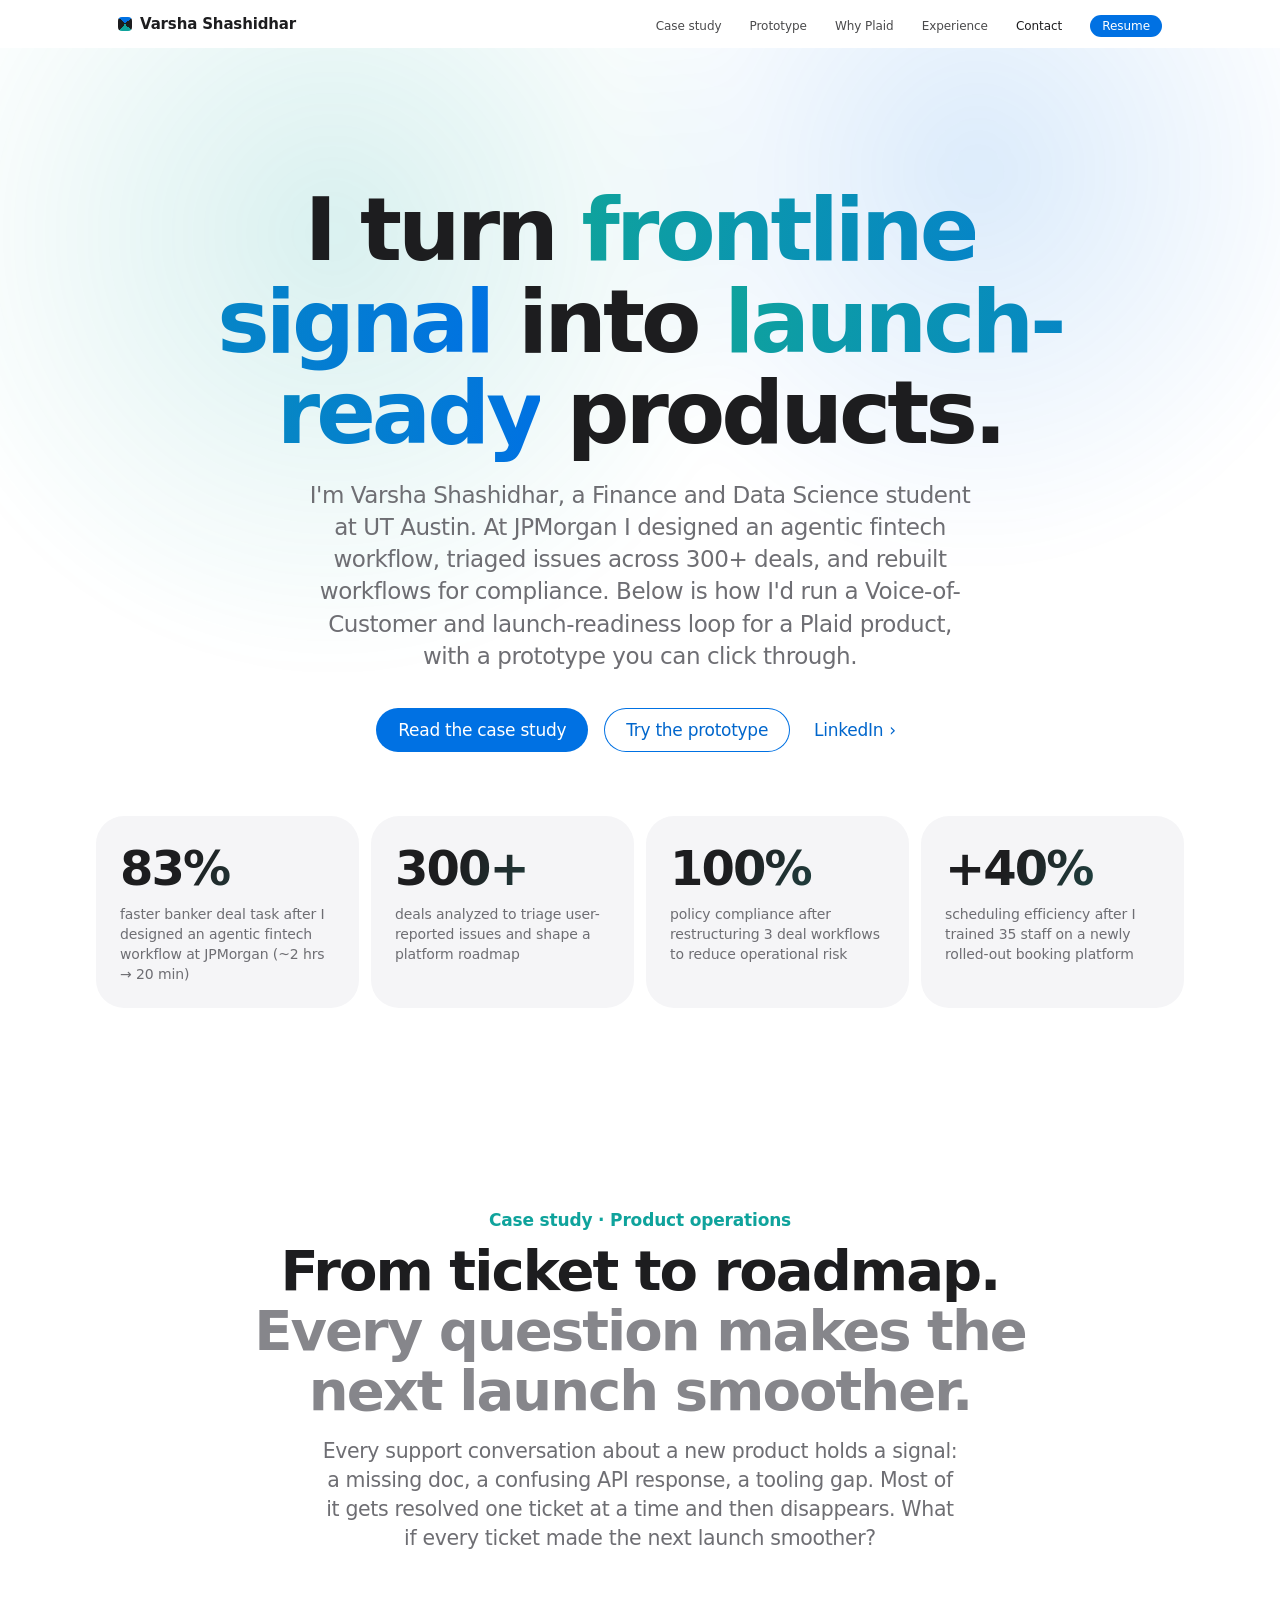
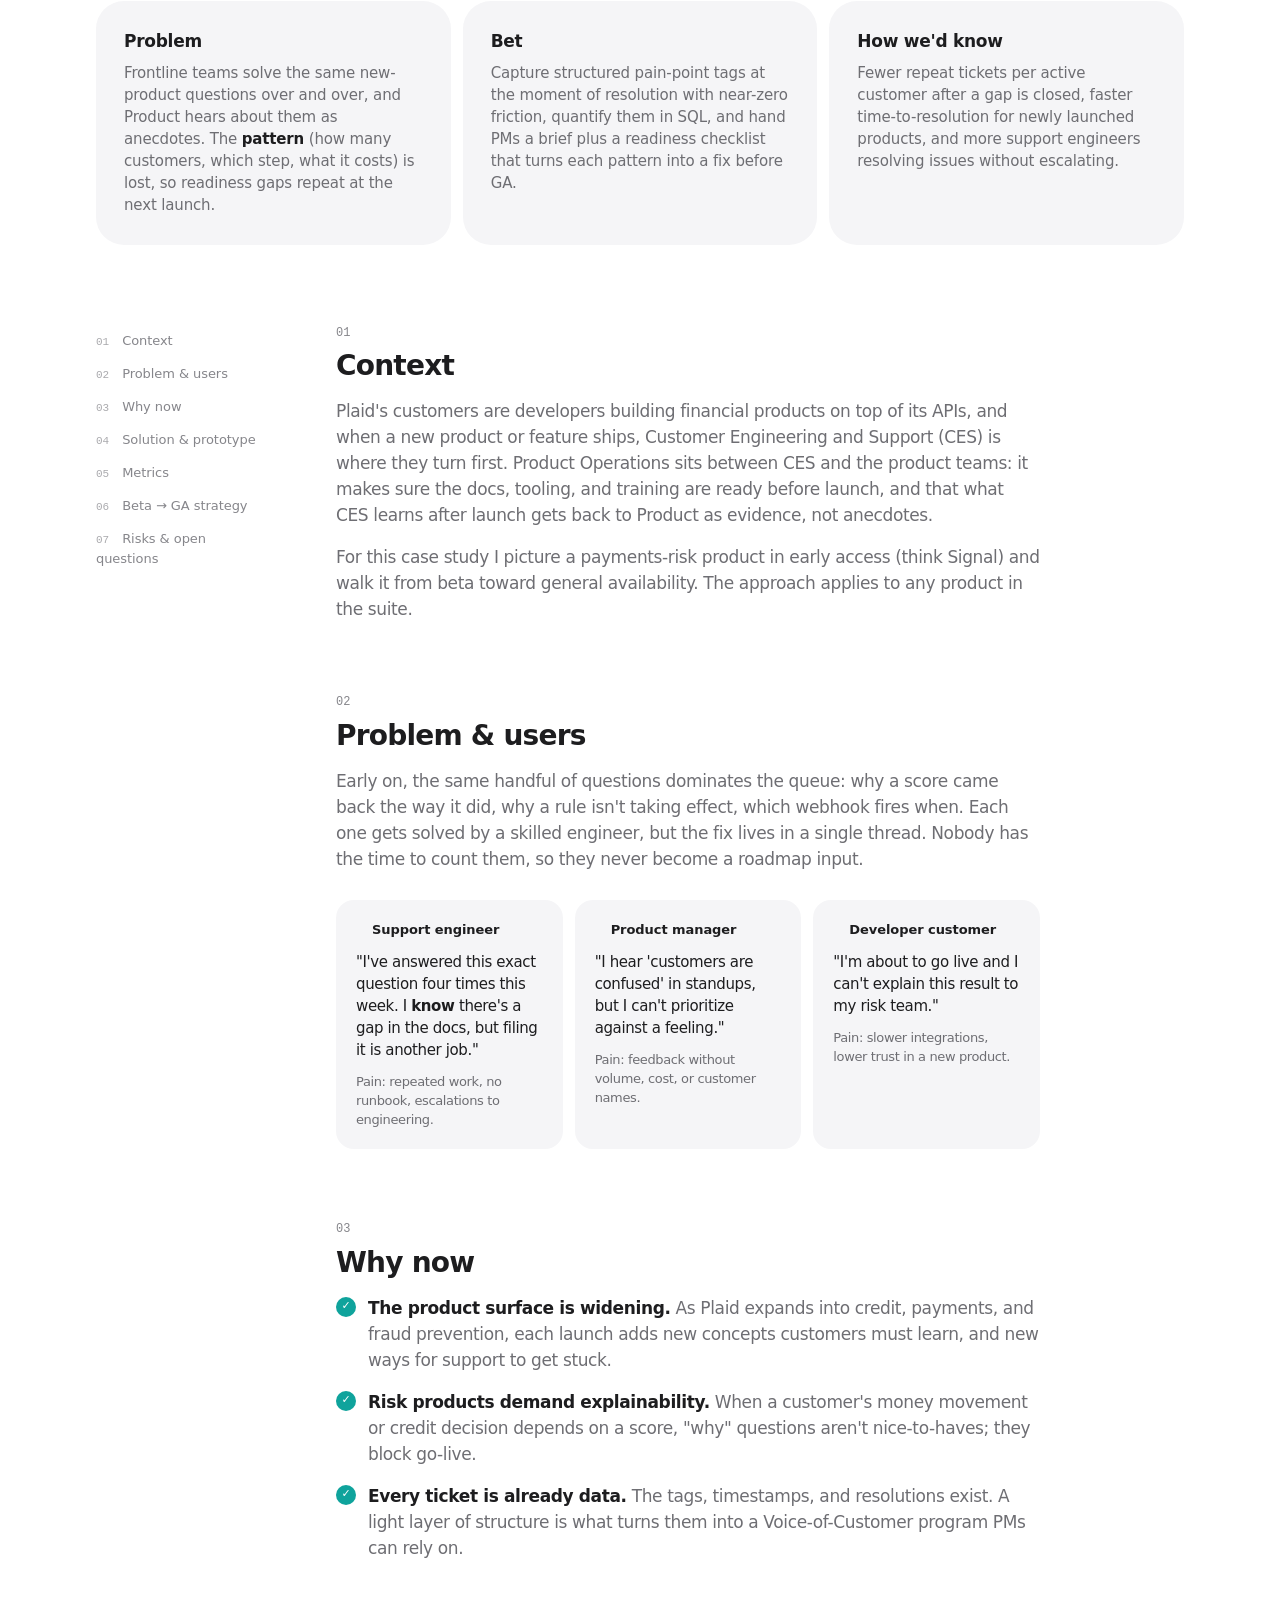
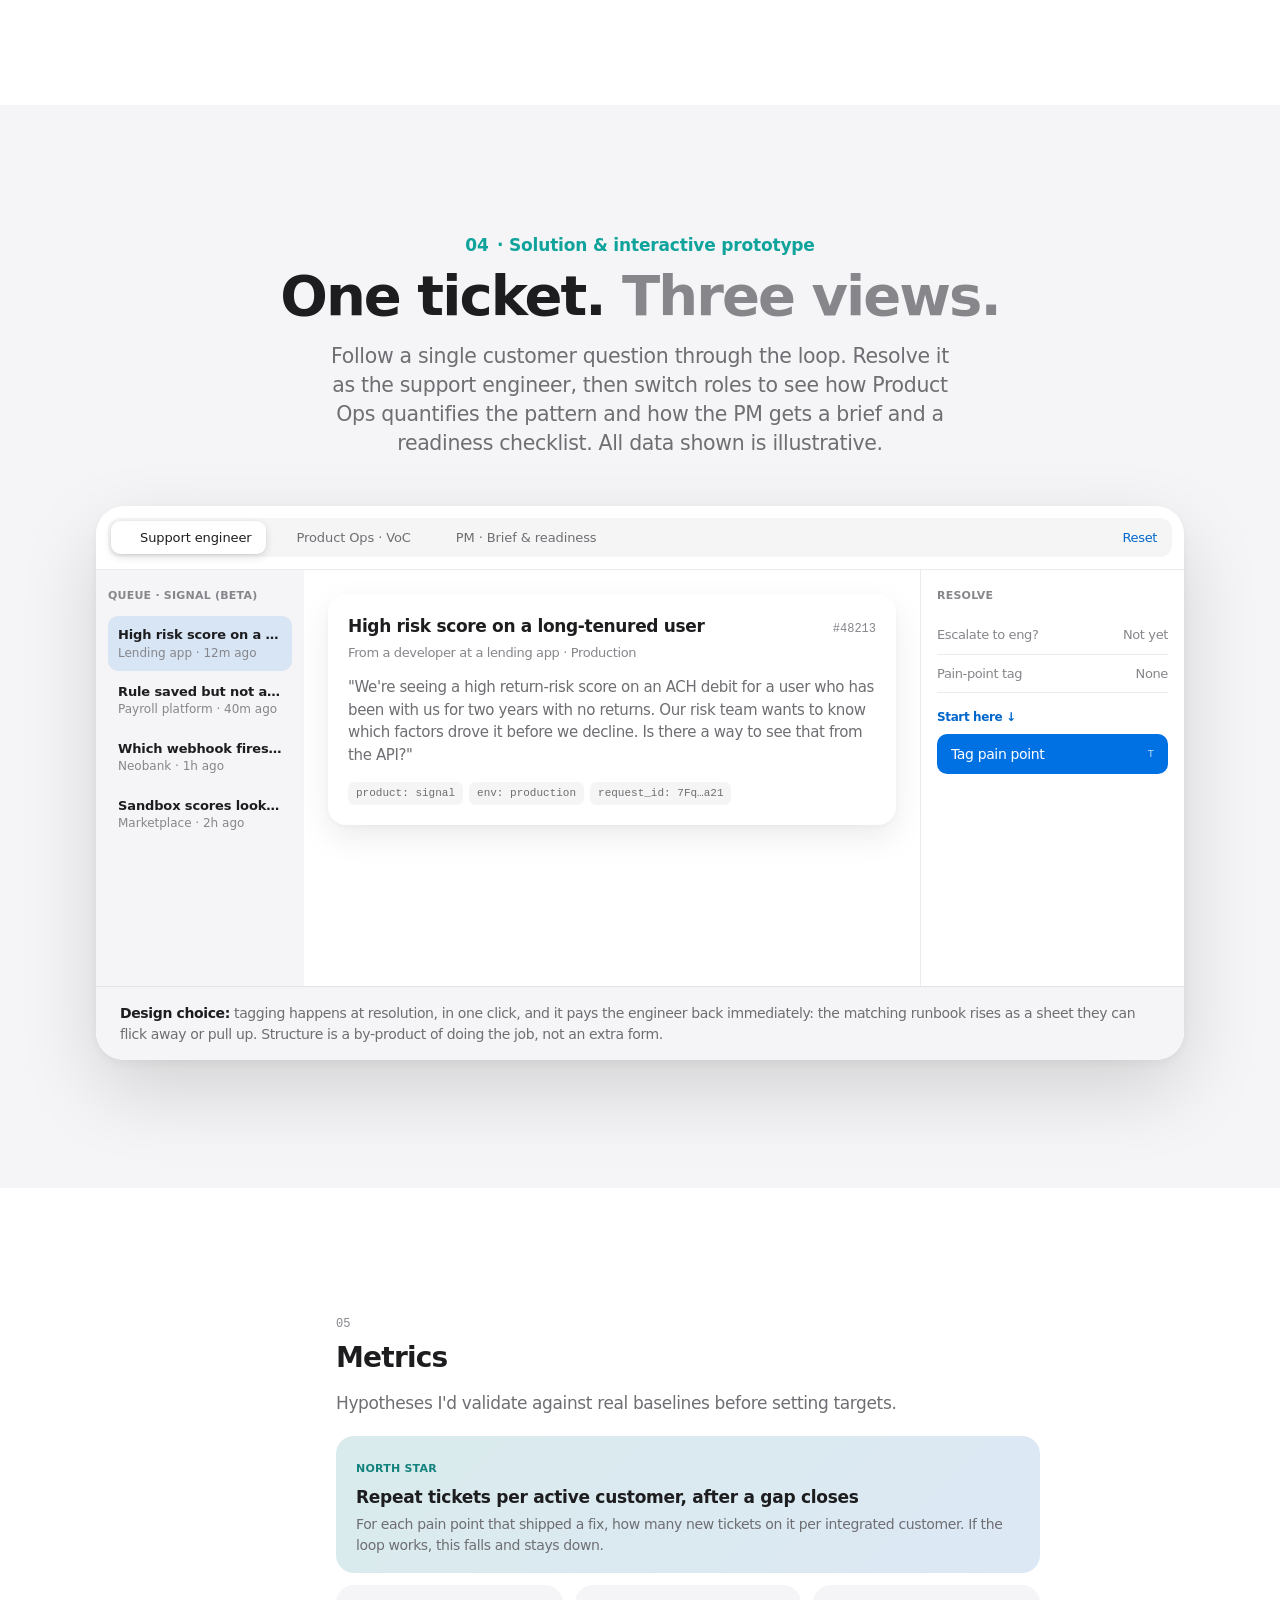
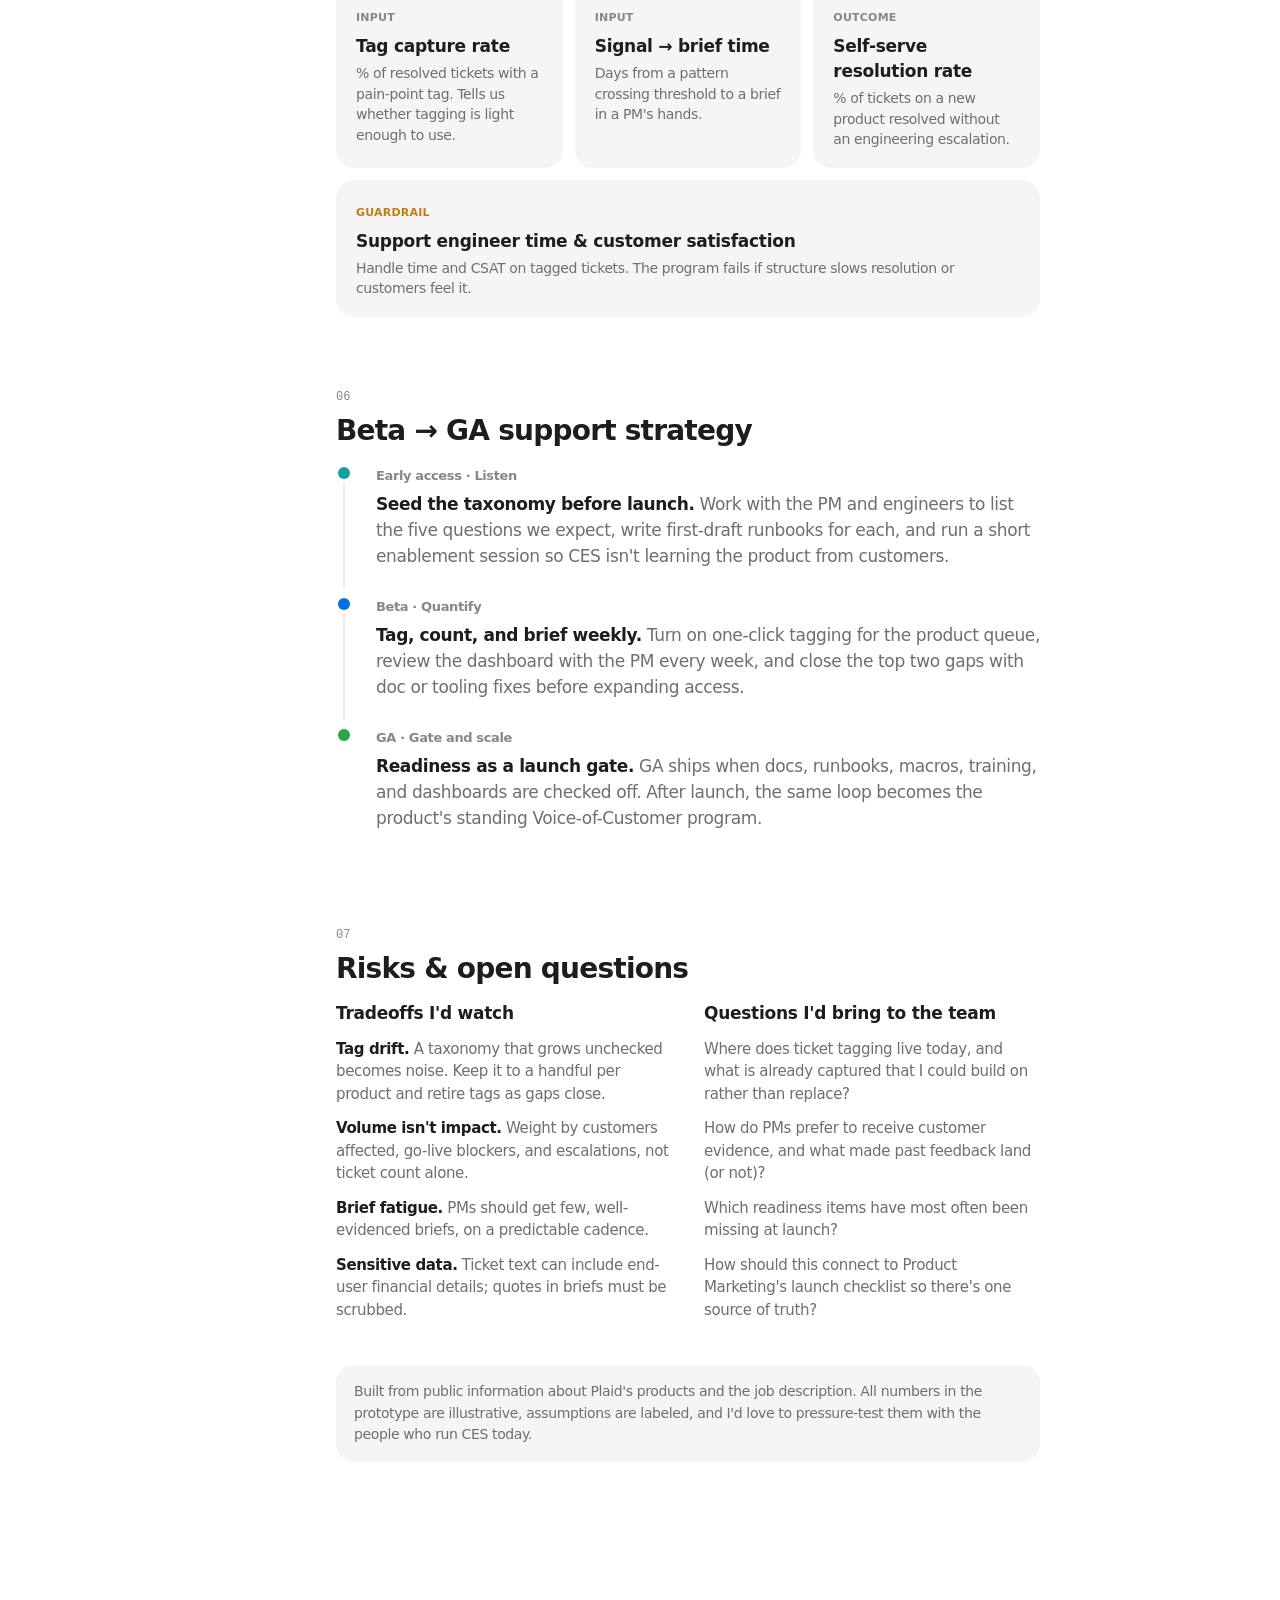
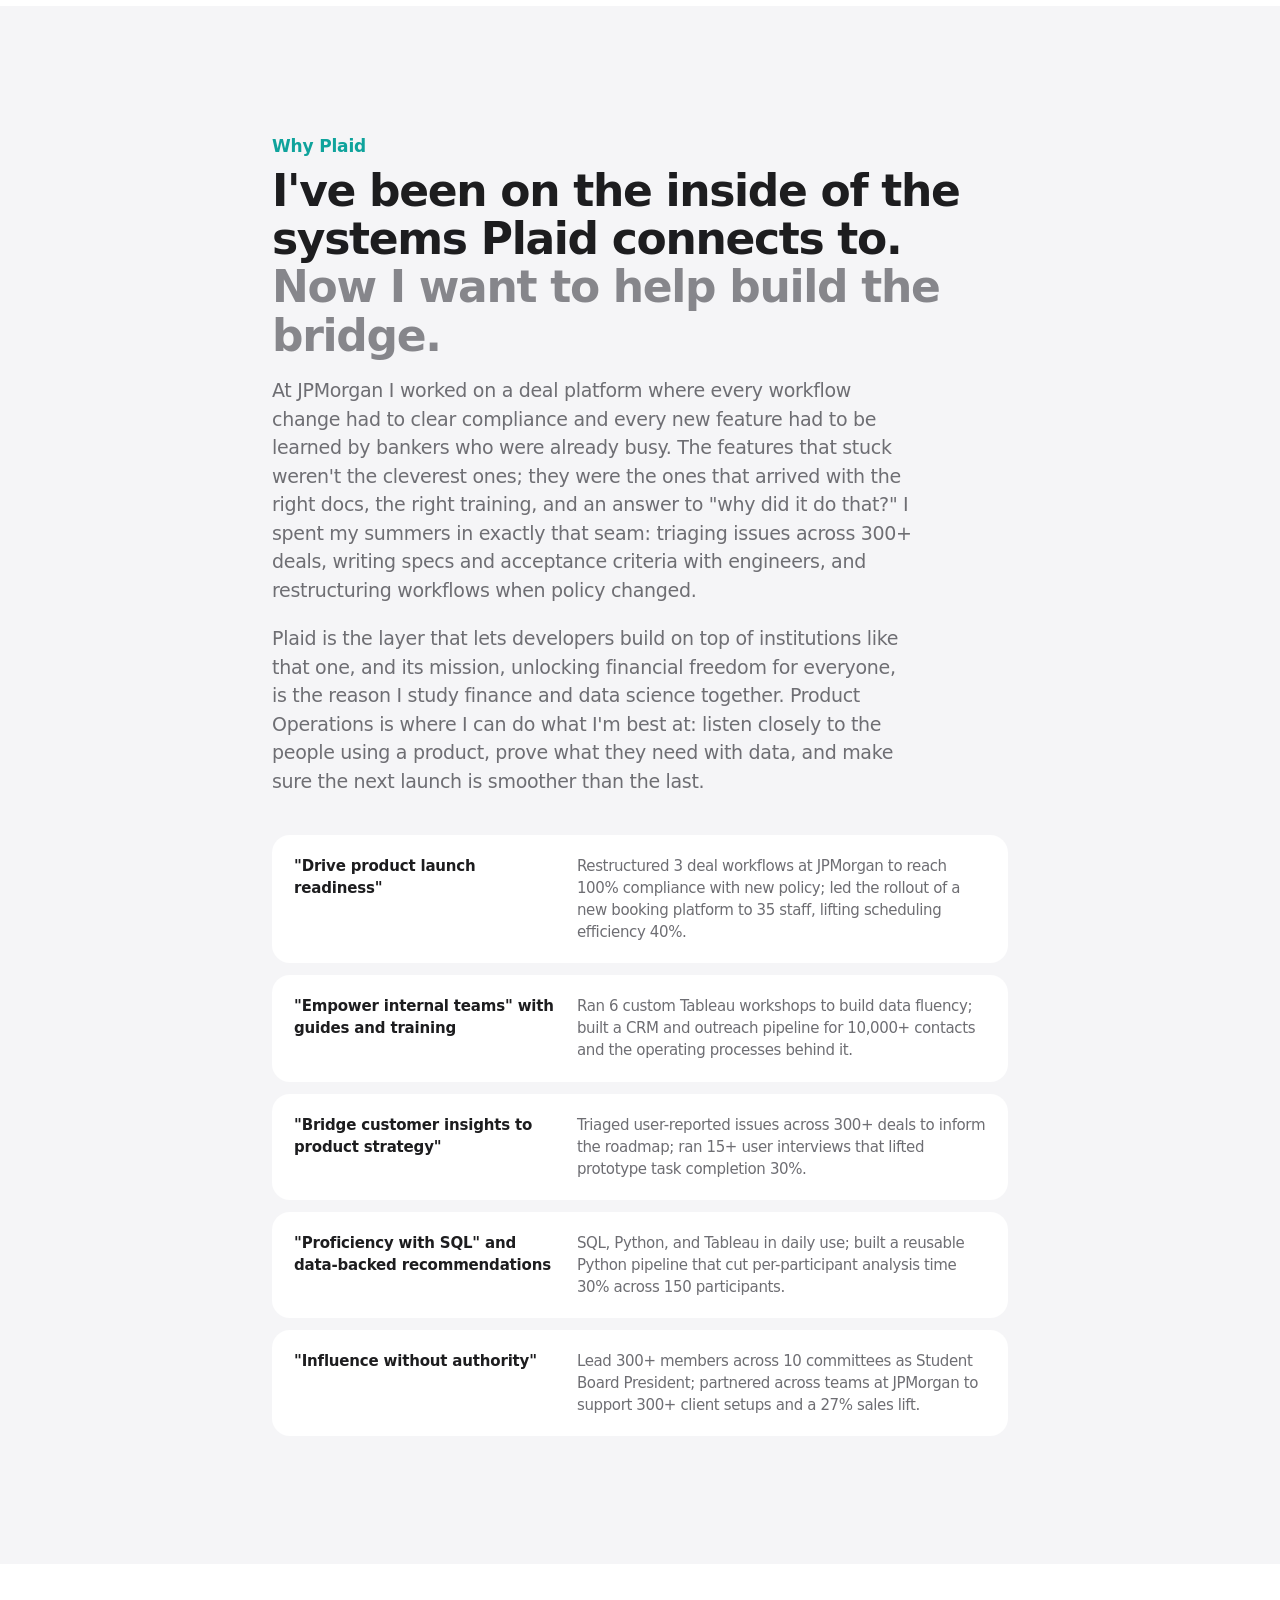
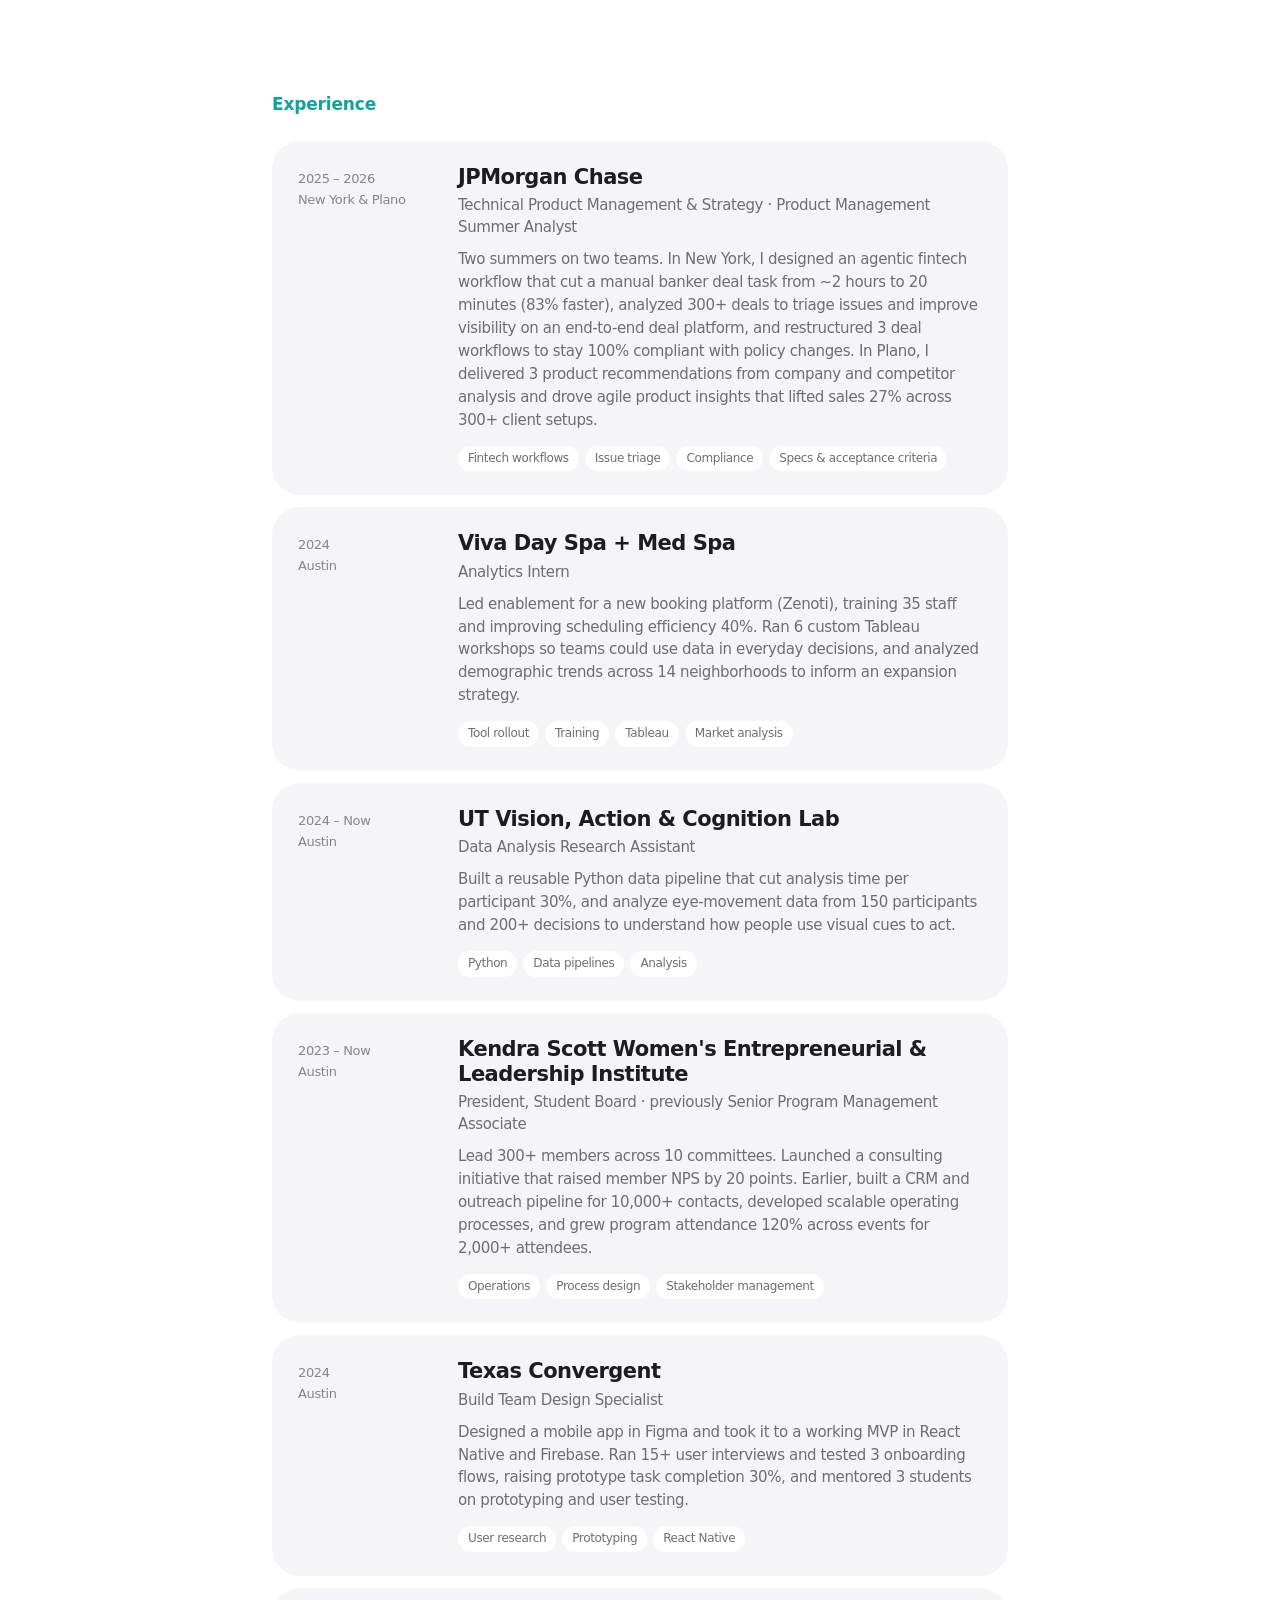
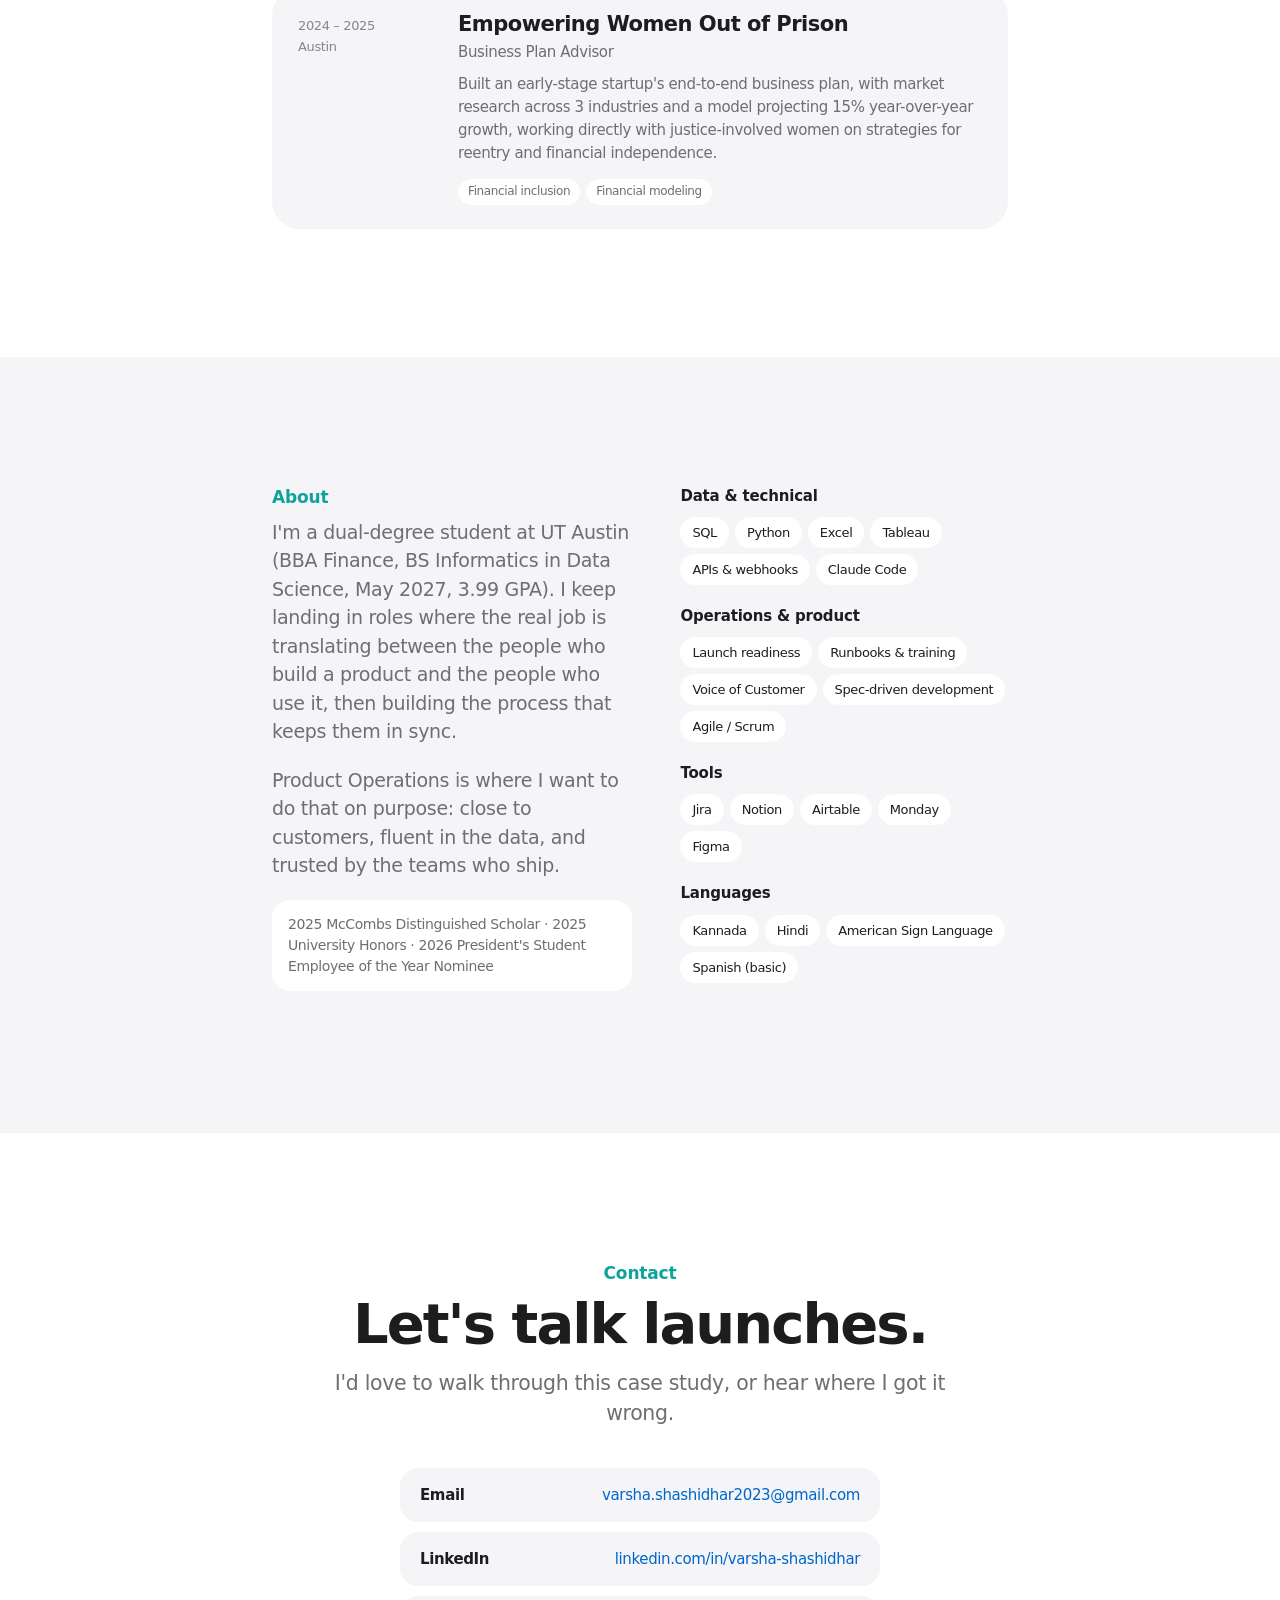
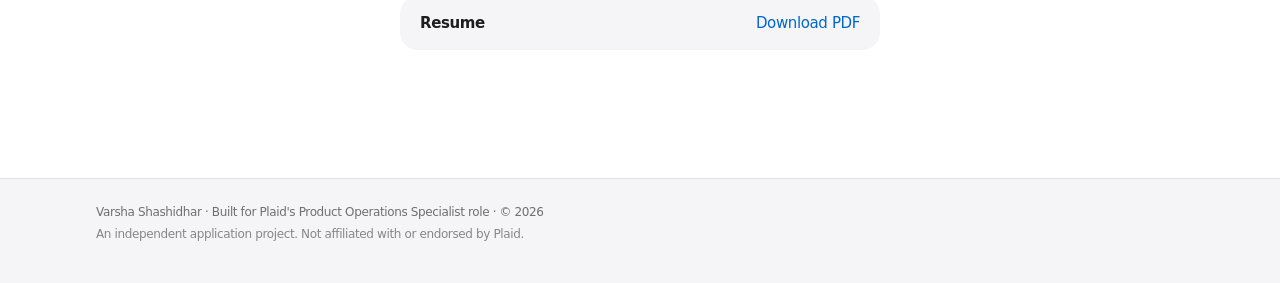
==== commit 970cef81: "Plaid site: redesign in Apple's visual and motion language System type with size-specific tracking, " ====
--- a/plaid/index.html
+++ b/plaid/index.html
@@ -6,9 +6,8 @@
 <title>Varsha Shashidhar, Product Operations</title>
 <meta name="description" content="Varsha Shashidhar: application portfolio for Plaid's Product Operations Specialist role, with a Voice-of-Customer and launch-readiness case study and interactive prototype.">
 <meta name="robots" content="noindex, nofollow">
-<link rel="preconnect" href="https://fonts.googleapis.com">
-<link rel="preconnect" href="https://fonts.gstatic.com" crossorigin>
-<link href="https://fonts.googleapis.com/css2?family=Inter:wght@400;500;600;700;800&family=JetBrains+Mono:wght@400;500&display=swap" rel="stylesheet">
+<meta name="theme-color" content="#ffffff" media="(prefers-color-scheme: light)">
+<meta name="theme-color" content="#000000" media="(prefers-color-scheme: dark)">
 <link rel="stylesheet" href="styles.css">
 </head>
 <body>
@@ -38,9 +37,9 @@
     <h1>I turn <em>frontline signal</em> into <em>launch-ready</em> products.</h1>
     <p class="hero-sub">I'm Varsha Shashidhar, a Finance and Data Science student at UT Austin. At JPMorgan I designed an agentic fintech workflow, triaged issues across 300+ deals, and rebuilt workflows for compliance. Below is how I'd run a Voice-of-Customer and launch-readiness loop for a Plaid product, with a prototype you can click through.</p>
     <div class="hero-cta">
-      <a href="#case-study" class="btn btn-primary">Read the case study <span aria-hidden="true">→</span></a>
+      <a href="#case-study" class="btn btn-primary">Read the case study</a>
       <a href="#prototype" class="btn btn-secondary">Try the prototype</a>
-      <a href="https://www.linkedin.com/in/varsha-shashidhar" class="btn btn-ghost" target="_blank" rel="noopener">LinkedIn ↗</a>
+      <a href="https://www.linkedin.com/in/varsha-shashidhar" class="btn btn-ghost" target="_blank" rel="noopener">LinkedIn <span class="chev" aria-hidden="true">›</span></a>
     </div>
 
     <dl class="stats">
@@ -69,9 +68,9 @@
   <!-- ===================== CASE STUDY ===================== -->
   <section class="section" id="case-study">
     <div class="section-inner wide">
-      <div class="cs-header">
+      <div class="cs-header centered">
         <p class="kicker">Case study · Product operations</p>
-        <h2 class="display">From ticket to roadmap</h2>
+        <h2 class="display">From ticket to roadmap. <span class="dim">Every question makes the next launch smoother.</span></h2>
         <p class="lede">Every support conversation about a new product holds a signal: a missing doc, a confusing API response, a tooling gap. Most of it gets resolved one ticket at a time and then disappears. What if every ticket made the next launch smoother?</p>
       </div>
 
@@ -152,9 +151,9 @@
   <!-- ===================== PROTOTYPE ===================== -->
   <section class="section section-canvas" id="prototype">
     <div class="section-inner wide">
-      <div class="cs-header">
-        <p class="kicker"><span class="cs-num inline">04</span> Solution &amp; interactive prototype</p>
-        <h2 class="display sm">One ticket, three views</h2>
+      <div class="cs-header centered">
+        <p class="kicker"><span class="cs-num inline">04</span> · Solution &amp; interactive prototype</p>
+        <h2 class="display">One ticket. <span class="dim">Three views.</span></h2>
         <p class="lede">Follow a single customer question through the loop. Resolve it as the support engineer, then switch roles to see how Product Ops quantifies the pattern and how the PM gets a brief and a readiness checklist. All data shown is illustrative.</p>
       </div>
 
@@ -231,15 +230,21 @@
                 </div>
               </div>
 
-              <div class="runbook" id="runbook" hidden>
-                <span class="insight-label">Suggested runbook</span>
+              <p class="toast" id="toast" role="status" hidden></p>
+            </div>
+
+            <section class="sheet" id="runbook" aria-label="Suggested runbook" hidden>
+              <button type="button" class="sheet-handle" id="sheetHandle" aria-expanded="true" aria-controls="sheetBody">
+                <span class="sheet-grabber" aria-hidden="true"></span>
+                <span class="sheet-title"><strong>Suggested runbook</strong><span id="sheetTag"></span></span>
+              </button>
+              <div class="sheet-body" id="sheetBody">
                 <ol id="runbookSteps"></ol>
-              </div>
-
-              <p class="toast" id="toast" role="status" hidden></p>
-            </div>
-          </div>
-          <p class="proto-note"><strong>Design choice:</strong> tagging happens at resolution, in one click, and it pays the engineer back immediately with the matching runbook. Structure is a by-product of doing the job, not an extra form.</p>
+                <p class="sheet-hint">Drag or flick the handle. Tap to expand or collapse.</p>
+              </div>
+            </section>
+          </div>
+          <p class="proto-note"><strong>Design choice:</strong> tagging happens at resolution, in one click, and it pays the engineer back immediately: the matching runbook rises as a sheet they can flick away or pull up. Structure is a by-product of doing the job, not an extra form.</p>
         </div>
 
         <!-- Product Ops -->
@@ -407,7 +412,7 @@
   <section class="section section-alt" id="why-plaid">
     <div class="section-inner">
       <p class="kicker">Why Plaid</p>
-      <h2 class="display sm">I've been on the inside of the systems Plaid connects to.</h2>
+      <h2 class="display sm">I've been on the inside of the systems Plaid connects to. <span class="dim">Now I want to help build the bridge.</span></h2>
       <div class="prose">
         <p>At JPMorgan I worked on a deal platform where every workflow change had to clear compliance and every new feature had to be learned by bankers who were already busy. The features that stuck weren't the cleverest ones; they were the ones that arrived with the right docs, the right training, and an answer to "why did it do that?" I spent my summers in exactly that seam: triaging issues across 300+ deals, writing specs and acceptance criteria with engineers, and restructuring workflows when policy changed.</p>
         <p>Plaid is the layer that lets developers build on top of institutions like that one, and its mission, unlocking financial freedom for everyone, is the reason I study finance and data science together. Product Operations is where I can do what I'm best at: listen closely to the people using a product, prove what they need with data, and make sure the next launch is smoother than the last.</p>
@@ -529,7 +534,7 @@
   <section class="section contact" id="contact">
     <div class="section-inner contact-inner">
       <p class="kicker">Contact</p>
-      <h2 class="display sm">Let's talk launches.</h2>
+      <h2 class="display">Let's talk launches.</h2>
       <p class="lede center">I'd love to walk through this case study, or hear where I got it wrong.</p>
       <div class="contact-links">
         <a href="mailto:varsha.shashidhar2023@gmail.com" class="contact-link">
--- a/plaid/styles.css
+++ b/plaid/styles.css
@@ -1,556 +1,644 @@
+/* =========================================================
+   Varsha Shashidhar · Plaid Product Operations
+   Visual + motion language follows Apple's HIG / WWDC
+   "Designing Fluid Interfaces": system type with size-specific
+   tracking, translucent materials, critically damped springs,
+   instant press feedback, and gesture-driven surfaces.
+   ========================================================= */
+
 :root {
-  --ink: #0f1012;
-  --ink-soft: #55585e;
-  --ink-faint: #8a8d93;
-  --bg: #fcfcfb;
-  --bg-alt: #f5f4f1;
-  --line: #e8e6e1;
+  /* Neutral surfaces, one accent */
+  --ink: #1d1d1f;
+  --ink-soft: #6e6e73;
+  --ink-faint: #86868b;
+  --bg: #ffffff;
+  --bg-alt: #f5f5f7;
   --card: #ffffff;
-  --canvas: #f0efec;
-  --canvas-dot: #d9d7d1;
-
-  --p-red: #E5484D;
-  --p-amber: #F5A524;
-  --p-teal: #0FA39C;
-  --p-blue: #2F6BEA;
-  --p-green: #19B26B;
-  --accent: #0B7D78;
-  --select: #2F6BEA;
-
-  --max-w: 760px;
-  --wide-w: 1080px;
-  --nav-h: 64px;
-  --radius: 14px;
-  --shadow: 0 1px 2px rgba(15,16,18,0.04), 0 8px 24px rgba(15,16,18,0.06);
-  --font: "Inter", -apple-system, BlinkMacSystemFont, "Segoe UI", Roboto, Helvetica, Arial, sans-serif;
-  --mono: "JetBrains Mono", ui-monospace, SFMono-Regular, Menlo, monospace;
-  font-size: 16px;
+  --fill: rgba(0, 0, 0, 0.04);
+  --fill-strong: rgba(0, 0, 0, 0.07);
+  --line: rgba(0, 0, 0, 0.08);
+  --accent: #0071e3;
+  --accent-ink: #0066cc;
+  --teal: #0fa39c;
+  --green: #28a745;
+  --amber: #c27c0e;
+  --red: #e30000;
+
+  /* Materials */
+  --glass: rgba(255, 255, 255, 0.72);
+  --glass-heavy: rgba(250, 250, 252, 0.82);
+  --glass-edge: rgba(255, 255, 255, 0.6);
+  --scrim: rgba(0, 0, 0, 0.18);
+
+  /* Depth: bigger surfaces read as thicker */
+  --shadow-sm: 0 1px 2px rgba(0, 0, 0, 0.04), 0 2px 8px rgba(0, 0, 0, 0.04);
+  --shadow-md: 0 2px 6px rgba(0, 0, 0, 0.04), 0 12px 32px rgba(0, 0, 0, 0.08);
+  --shadow-lg: 0 4px 12px rgba(0, 0, 0, 0.05), 0 30px 80px rgba(0, 0, 0, 0.14);
+
+  /* Critically damped spring (damping 1.0) as an easing curve.
+     A spring has no fixed duration; settle time ≈ 1.43 × response. */
+  --spring: linear(0, 0.0052 1.2%, 0.0321 3.1%, 0.0871 5.4%, 0.1672 8.1%, 0.2647 11.1%, 0.3704 14.4%, 0.4762 17.8%, 0.5756 21.5%, 0.6644 25.3%, 0.7406 29.4%, 0.8037 33.5%, 0.8543 37.9%, 0.8939 42.4%, 0.9240 47%, 0.9465 51.8%, 0.9629 56.7%, 0.9746 61.7%, 0.9829 66.8%, 0.9886 72.1%, 0.9925 77.5%, 0.9952 82.9%, 0.9969 88.5%, 0.9988 94.2%, 1);
+  --spring-fast: 430ms;  /* response 0.3 */
+  --spring-med: 570ms;   /* response 0.4 */
+
+  --max-w: 46rem;
+  --wide-w: 68rem;
+  --nav-h: 3rem;
+  --r-sm: 0.75rem;
+  --r-md: 1.125rem;
+  --r-lg: 1.75rem;
+  --font: system-ui, -apple-system, BlinkMacSystemFont, "SF Pro Text", "Helvetica Neue", Helvetica, Arial, sans-serif;
+  --font-display: -apple-system-headline, system-ui, -apple-system, BlinkMacSystemFont, "SF Pro Display", "Helvetica Neue", Helvetica, Arial, sans-serif;
+  --mono: ui-monospace, "SF Mono", SFMono-Regular, Menlo, monospace;
+  color-scheme: light dark;
 }
 
 * { box-sizing: border-box; }
-html { scroll-behavior: smooth; scroll-padding-top: calc(var(--nav-h) + 16px); }
+html { scroll-behavior: smooth; scroll-padding-top: calc(var(--nav-h) + 1rem); -webkit-text-size-adjust: 100%; }
 
 body {
   margin: 0;
-  font-family: var(--font);
+  font: 400 1.0625rem/1.47 var(--font);   /* 17pt body, Apple's default reading size */
+  letter-spacing: -0.022em;
   color: var(--ink);
   background: var(--bg);
-  line-height: 1.6;
   -webkit-font-smoothing: antialiased;
-  font-feature-settings: "cv11", "ss01";
+  font-optical-sizing: auto;
+  transition: background-color 0.4s ease, color 0.4s ease;
 }
 
 a { color: inherit; text-decoration: none; }
 ul, ol { margin: 0; padding: 0; list-style: none; }
-button { font: inherit; color: inherit; }
-code { font-family: var(--mono); font-size: 0.86em; background: var(--bg-alt); border: 1px solid var(--line); padding: 1px 6px; border-radius: 6px; }
+button { font: inherit; color: inherit; letter-spacing: inherit; }
+code { font-family: var(--mono); font-size: 0.85em; background: var(--fill); padding: 0.1em 0.4em; border-radius: 0.35em; letter-spacing: 0; }
 em { font-style: normal; }
+strong { font-weight: 600; }
 
 .skip { position: absolute; left: -999px; top: 8px; background: var(--ink); color: var(--bg); padding: 8px 12px; border-radius: 8px; z-index: 200; }
 .skip:focus { left: 8px; }
-
-:focus-visible { outline: 2px solid var(--select); outline-offset: 2px; border-radius: 6px; }
-
-/* ---------- Nav ---------- */
+:focus-visible { outline: 3px solid color-mix(in srgb, var(--accent) 60%, transparent); outline-offset: 2px; border-radius: 8px; }
+
+/* ---------- Global nav: a translucent layer content scrolls under ---------- */
 .nav {
   position: sticky; top: 0; z-index: 100;
   height: var(--nav-h);
-  background: color-mix(in srgb, var(--bg) 82%, transparent);
-  backdrop-filter: saturate(180%) blur(14px);
-  -webkit-backdrop-filter: saturate(180%) blur(14px);
-  border-bottom: 1px solid var(--line);
-}
+  background: var(--glass);
+  backdrop-filter: saturate(180%) blur(20px);
+  -webkit-backdrop-filter: saturate(180%) blur(20px);
+  transition: box-shadow 0.3s ease;
+}
+/* Scroll edge effect instead of a hard divider, only when content is under it */
+.nav::after {
+  content: ""; position: absolute; left: 0; right: 0; top: 100%; height: 14px;
+  background: linear-gradient(var(--line), transparent);
+  opacity: 0; transition: opacity 0.3s ease; pointer-events: none;
+}
+.nav.scrolled::after { opacity: 1; }
 .nav-inner {
   max-width: var(--wide-w); margin: 0 auto; height: 100%;
-  padding: 0 24px; display: flex; align-items: center; justify-content: space-between;
-}
-.nav-name { display: inline-flex; align-items: center; gap: 10px; font-weight: 700; font-size: 0.95rem; letter-spacing: -0.01em; }
+  padding: 0 1.375rem; display: flex; align-items: center; justify-content: space-between;
+}
+.nav-name { display: inline-flex; align-items: center; gap: 0.5rem; font-weight: 600; font-size: 0.9375rem; letter-spacing: -0.01em; }
 .nav-mark {
-  width: 14px; height: 14px; border-radius: 4px;
-  background: conic-gradient(from 200deg, var(--p-red), var(--p-amber), var(--p-teal), var(--p-blue), var(--p-green), var(--p-red));
-}
-.nav-links { display: flex; align-items: center; gap: 26px; }
-.nav-links a { font-size: 0.88rem; color: var(--ink-soft); font-weight: 500; transition: color 0.15s ease; }
-.nav-links a:hover { color: var(--ink); }
-.nav-links a.active { color: var(--ink); }
-.nav-cta { padding: 7px 14px; border-radius: 999px; border: 1px solid var(--line); background: var(--card); color: var(--ink) !important; }
-.nav-cta:hover { border-color: var(--ink); }
-.nav-toggle { display: none; flex-direction: column; gap: 4px; background: none; border: none; cursor: pointer; padding: 8px; }
-.nav-toggle span { width: 20px; height: 2px; background: var(--ink); display: block; border-radius: 2px; }
+  width: 0.875rem; height: 0.875rem; border-radius: 0.25rem;
+  background: conic-gradient(from 45deg, var(--ink) 0 25%, var(--teal) 0 50%, var(--ink) 0 75%, var(--accent) 0);
+}
+.nav-links { display: flex; align-items: center; gap: 1.75rem; }
+.nav-links a { font-size: 0.75rem; letter-spacing: -0.005em; color: var(--ink); opacity: 0.8; transition: opacity 0.2s ease; }
+.nav-links a:hover, .nav-links a.active { opacity: 1; }
+.nav-cta { padding: 0.25rem 0.75rem; border-radius: 999px; background: var(--accent); color: #fff !important; opacity: 1 !important; font-weight: 500; }
+.nav-toggle { display: none; flex-direction: column; gap: 5px; background: none; border: none; cursor: pointer; padding: 10px; margin-right: -10px; }
+.nav-toggle span { width: 18px; height: 1.5px; background: var(--ink); display: block; border-radius: 2px; transition: transform var(--spring-fast) var(--spring), opacity 0.2s ease; }
+.nav-toggle[aria-expanded="true"] span:nth-child(1) { transform: translateY(6.5px) rotate(45deg); }
+.nav-toggle[aria-expanded="true"] span:nth-child(2) { opacity: 0; }
+.nav-toggle[aria-expanded="true"] span:nth-child(3) { transform: translateY(-6.5px) rotate(-45deg); }
 .progress {
-  position: absolute; left: 0; bottom: -1px; height: 2px; width: 100%;
+  position: absolute; left: 0; bottom: 0; height: 2px; width: 100%;
   transform-origin: left; transform: scaleX(0);
-  background: linear-gradient(90deg, var(--p-teal), var(--p-blue), var(--p-green));
-}
+  background: var(--accent); opacity: 0.85;
+}
+
+/* ---------- Type scale: tracking and leading change with size ---------- */
+.hero h1, .display { font-family: var(--font-display); font-weight: 700; }
+.hero h1 {
+  font-size: clamp(2.75rem, 7.4vw, 5.5rem);
+  line-height: 1.04; letter-spacing: -0.045em;
+  margin: 0 auto 1.25rem; max-width: 15ch;
+}
+.display { font-size: clamp(2.25rem, 5vw, 3.5rem); line-height: 1.07; letter-spacing: -0.035em; margin: 0 0 1rem; }
+.display.sm { font-size: clamp(1.875rem, 3.8vw, 2.75rem); line-height: 1.1; letter-spacing: -0.03em; }
+.display .dim { color: var(--ink-faint); }
+.lede { font-size: clamp(1.1875rem, 1.6vw, 1.3125rem); line-height: 1.42; letter-spacing: -0.016em; color: var(--ink-soft); max-width: 40rem; margin: 0; }
+.lede.center { margin: 0 auto 2.5rem; text-align: center; }
+.kicker {
+  display: inline-flex; align-items: center; gap: 0.5rem;
+  font-size: 1.0625rem; font-weight: 600; letter-spacing: -0.01em;
+  color: var(--teal); margin: 0 0 0.5rem;
+}
+.muted { color: var(--ink-faint); }
+.small { font-size: 0.8125rem; letter-spacing: -0.005em; }
+.prose p { font-size: 1.1875rem; line-height: 1.5; letter-spacing: -0.016em; color: var(--ink-soft); margin: 0 0 1.25rem; max-width: 40rem; }
+.prose p strong { color: var(--ink); }
+
+/* ---------- Buttons: feedback on press, instantly ---------- */
+.btn, .chip, .proto-tab, .ready-item, .gap-row, .detach-btn, .contact-link, .nav-cta, .link-btn, .proto-reset, .queue-item, .sheet-handle {
+  -webkit-tap-highlight-color: transparent;
+  touch-action: manipulation;
+  transition: transform var(--spring-fast) var(--spring), background-color 0.2s ease, color 0.2s ease, box-shadow 0.25s ease, opacity 0.2s ease;
+}
+.btn:active, .contact-link:active { transform: scale(0.96); transition-duration: 70ms; }
+.chip:active, .proto-tab:active, .detach-btn:active:not(:disabled), .nav-cta:active, .proto-reset:active { transform: scale(0.94); transition-duration: 70ms; }
+.ready-item:active, .gap-row:active, .queue-item:active { transform: scale(0.98); transition-duration: 70ms; }
+
+.btn {
+  display: inline-flex; align-items: center; justify-content: center; gap: 0.375rem;
+  min-height: 2.75rem; padding: 0 1.375rem; border-radius: 999px;
+  font-size: 1.0625rem; font-weight: 400; letter-spacing: -0.016em;
+  border: none; cursor: pointer;
+}
+.btn.small { min-height: 2.25rem; padding: 0 1rem; font-size: 0.875rem; }
+.btn-primary { background: var(--accent); color: #fff; }
+.btn-primary:hover { background: color-mix(in srgb, var(--accent) 88%, #000); }
+.btn-primary:disabled { background: var(--fill-strong); color: var(--ink-faint); cursor: default; }
+.btn-secondary { background: transparent; color: var(--accent-ink); box-shadow: inset 0 0 0 1px var(--accent); }
+.btn-secondary:hover { background: color-mix(in srgb, var(--accent) 8%, transparent); }
+.btn-ghost { background: transparent; color: var(--accent-ink); padding: 0 0.5rem; }
+.btn-ghost:hover { text-decoration: underline; text-underline-offset: 3px; }
+.btn .chev { display: inline-block; transition: transform var(--spring-fast) var(--spring); }
+.btn:hover .chev { transform: translateX(3px); }
 
 /* ---------- Hero ---------- */
-.hero {
-  position: relative;
-  padding: 104px 24px 72px;
-  background-image: radial-gradient(var(--canvas-dot) 1px, transparent 1px);
-  background-size: 22px 22px;
-  background-position: -11px -11px;
-  border-bottom: 1px solid var(--line);
-  overflow: hidden;
-}
-.hero::after {
-  content: ""; position: absolute; inset: auto 0 0 0; height: 140px;
-  background: linear-gradient(transparent, var(--bg));
-  pointer-events: none;
+.hero { position: relative; padding: clamp(4.5rem, 11vw, 8.5rem) 1.375rem 4.5rem; text-align: center; overflow: hidden; }
+.hero::before {
+  content: ""; position: absolute; inset: -30% -10% auto; height: 120%; z-index: 0; pointer-events: none;
+  background:
+    radial-gradient(40% 50% at 30% 40%, color-mix(in srgb, var(--teal) 16%, transparent), transparent 70%),
+    radial-gradient(35% 45% at 72% 35%, color-mix(in srgb, var(--accent) 14%, transparent), transparent 70%);
+  filter: blur(20px);
 }
 .hero-inner { max-width: var(--wide-w); margin: 0 auto; position: relative; z-index: 1; }
-.eyebrow {
-  display: inline-flex; align-items: center; gap: 10px;
-  font-size: 0.8rem; font-weight: 600; color: var(--ink-soft);
-  background: var(--card); border: 1px solid var(--line);
-  padding: 6px 12px 6px 10px; border-radius: 999px; margin: 0 0 28px;
-  box-shadow: var(--shadow);
-}
-.dot-live { width: 8px; height: 8px; border-radius: 50%; background: var(--p-green); box-shadow: 0 0 0 4px color-mix(in srgb, var(--p-green) 22%, transparent); }
-.hero h1 {
-  font-size: clamp(2.4rem, 6vw, 4.4rem);
-  line-height: 1.02; letter-spacing: -0.035em; font-weight: 800;
-  margin: 0 0 24px; max-width: 900px;
-}
 .hero h1 em {
-  background: linear-gradient(100deg, var(--p-teal), var(--p-blue));
+  background: linear-gradient(100deg, var(--teal), var(--accent));
   -webkit-background-clip: text; background-clip: text; color: transparent;
 }
-.hero-sub { font-size: 1.15rem; color: var(--ink-soft); max-width: 640px; margin: 0 0 32px; }
-.hero-cta { display: flex; flex-wrap: wrap; gap: 12px; margin-bottom: 56px; }
-
-.btn {
-  display: inline-flex; align-items: center; gap: 8px;
-  padding: 11px 20px; border-radius: 999px;
-  font-size: 0.92rem; font-weight: 600; border: 1px solid transparent; cursor: pointer;
-  transition: transform 0.15s ease, box-shadow 0.15s ease, background 0.15s ease, border-color 0.15s ease;
-}
-.btn.small { padding: 8px 14px; font-size: 0.84rem; }
-.btn-primary { background: var(--ink); color: var(--bg); }
-.btn-primary:hover { transform: translateY(-1px); box-shadow: 0 8px 22px rgba(15,16,18,0.22); }
-.btn-secondary { background: var(--card); border-color: var(--line); }
-.btn-secondary:hover { border-color: var(--ink); }
-.btn-ghost { color: var(--ink-soft); background: transparent; }
-.btn-ghost:hover { color: var(--ink); }
-
-.stats {
-  display: grid; grid-template-columns: repeat(4, 1fr); gap: 0; margin: 0;
-  background: var(--card); border: 1px solid var(--line); border-radius: var(--radius);
-  box-shadow: var(--shadow); overflow: hidden;
-}
-.stat { padding: 20px 22px; border-right: 1px solid var(--line); }
-.stat:last-child { border-right: none; }
-.stat dt { font-size: 1.9rem; font-weight: 800; letter-spacing: -0.03em; line-height: 1.1; margin-bottom: 6px; }
-.stat dd { margin: 0; font-size: 0.84rem; color: var(--ink-soft); line-height: 1.45; }
+.hero-sub { font-size: clamp(1.1875rem, 1.8vw, 1.5rem); line-height: 1.4; letter-spacing: -0.02em; color: var(--ink-soft); max-width: 42rem; margin: 0 auto 2.25rem; }
+.hero-cta { display: flex; flex-wrap: wrap; justify-content: center; align-items: center; gap: 0.75rem 1rem; margin-bottom: 4rem; }
+
+/* Stats: bento tiles */
+.stats { display: grid; grid-template-columns: repeat(4, 1fr); gap: 0.75rem; margin: 0; text-align: left; }
+.stat { background: var(--bg-alt); border-radius: var(--r-lg); padding: 1.75rem 1.5rem 1.5rem; }
+.stat dt {
+  font-family: var(--font-display); font-size: clamp(2.25rem, 4vw, 3rem); font-weight: 700;
+  letter-spacing: -0.04em; line-height: 1; margin-bottom: 0.75rem; font-variant-numeric: tabular-nums;
+  background: linear-gradient(120deg, var(--ink) 30%, color-mix(in srgb, var(--ink) 55%, var(--teal)));
+  -webkit-background-clip: text; background-clip: text; color: transparent;
+}
+.stat dd { margin: 0; font-size: 0.875rem; line-height: 1.43; letter-spacing: -0.008em; color: var(--ink-soft); }
 
 /* ---------- Sections ---------- */
-.section { padding: 96px 24px; }
-.section + .section { border-top: 1px solid var(--line); }
-.section-alt { background: var(--bg-alt); }
+.section { padding: clamp(5rem, 10vw, 8rem) 1.375rem; }
+.section-alt, .section-canvas { background: var(--bg-alt); }
 .section-inner { max-width: var(--max-w); margin: 0 auto; }
 .section-inner.wide { max-width: var(--wide-w); }
 
-.kicker {
-  display: inline-flex; align-items: center; gap: 10px;
-  font-size: 0.76rem; font-weight: 700; letter-spacing: 0.1em; text-transform: uppercase;
-  color: var(--accent); margin: 0 0 16px;
-}
-.display { font-size: clamp(2rem, 4.4vw, 3.2rem); line-height: 1.05; letter-spacing: -0.03em; font-weight: 800; margin: 0 0 16px; }
-.display.sm { font-size: clamp(1.7rem, 3.4vw, 2.4rem); }
-.lede { font-size: 1.12rem; color: var(--ink-soft); max-width: 680px; margin: 0; }
-.lede.center { margin: 0 auto 32px; text-align: center; }
-.muted { color: var(--ink-faint); }
-.small { font-size: 0.8rem; }
-
-.prose p { font-size: 1.04rem; margin: 0 0 16px; max-width: 680px; }
-
 /* ---------- Case study ---------- */
-.cs-header { margin-bottom: 40px; max-width: 780px; }
-
-.tldr {
-  display: grid; grid-template-columns: repeat(3, 1fr);
-  border: 1px solid var(--line); border-radius: var(--radius); background: var(--card);
-  box-shadow: var(--shadow); margin-bottom: 72px; overflow: hidden;
-}
-.tldr-item { padding: 24px; border-right: 1px solid var(--line); }
-.tldr-item:last-child { border-right: none; }
-.tldr-label { display: inline-block; font-size: 0.72rem; font-weight: 700; letter-spacing: 0.08em; text-transform: uppercase; color: var(--ink-faint); margin-bottom: 10px; }
-.tldr-item p { margin: 0; font-size: 0.95rem; color: var(--ink-soft); }
+.cs-header { margin-bottom: 3rem; max-width: 50rem; }
+.cs-header.centered { text-align: center; margin-left: auto; margin-right: auto; }
+.cs-header.centered .lede { margin: 0 auto; }
+
+.tldr { display: grid; grid-template-columns: repeat(3, 1fr); gap: 0.75rem; margin-bottom: 5rem; }
+.tldr-item { background: var(--bg-alt); border-radius: var(--r-lg); padding: 1.75rem; }
+.tldr-label { display: block; font-size: 1.0625rem; font-weight: 600; letter-spacing: -0.016em; color: var(--ink); margin-bottom: 0.5rem; }
+.tldr-item p { margin: 0; font-size: 0.9375rem; line-height: 1.47; letter-spacing: -0.01em; color: var(--ink-soft); }
 .tldr-item em { color: var(--ink); font-weight: 600; }
 
-.cs-body { display: grid; grid-template-columns: 200px 1fr; gap: 56px; }
-.cs-toc { position: sticky; top: calc(var(--nav-h) + 32px); align-self: start; }
-.cs-toc ol { counter-reset: toc; border-left: 1px solid var(--line); }
+.cs-body { display: grid; grid-template-columns: 11rem 1fr; gap: 4rem; }
+.cs-toc { position: sticky; top: calc(var(--nav-h) + 2rem); align-self: start; }
+.cs-toc ol { counter-reset: toc; }
 .cs-toc li { counter-increment: toc; }
 .cs-toc a {
-  display: block; padding: 6px 0 6px 16px; margin-left: -1px;
-  font-size: 0.86rem; color: var(--ink-faint); border-left: 2px solid transparent;
-  transition: color 0.15s ease, border-color 0.15s ease;
-}
-.cs-toc a::before { content: counter(toc, decimal-leading-zero) "  "; font-family: var(--mono); font-size: 0.75rem; white-space: pre; }
-.cs-toc a:hover, .cs-toc a.active { color: var(--ink); border-left-color: var(--accent); }
-.cs-content { max-width: 720px; }
-
-.cs-block { position: relative; margin-bottom: 64px; }
+  display: block; padding: 0.375rem 0.75rem; margin: 0 0 2px -0.75rem; border-radius: 0.5rem;
+  font-size: 0.8125rem; letter-spacing: -0.005em; color: var(--ink-faint);
+  transition: color 0.2s ease, background-color 0.2s ease;
+}
+.cs-toc a::before { content: counter(toc, decimal-leading-zero) "  "; font-family: var(--mono); font-size: 0.6875rem; white-space: pre; opacity: 0.7; }
+.cs-toc a:hover { color: var(--ink); }
+.cs-toc a.active { color: var(--ink); background: var(--fill); }
+.cs-content { max-width: 44rem; }
+.cs-toc.spacer { visibility: hidden; }
+
+.cs-block { position: relative; margin-bottom: 4.5rem; }
 .cs-block:last-child { margin-bottom: 0; }
-.cs-num { font-family: var(--mono); font-size: 0.78rem; color: var(--ink-faint); display: block; margin-bottom: 6px; }
-.cs-num.inline { display: inline; margin: 0; color: inherit; }
-.cs-block h3 { font-size: 1.5rem; letter-spacing: -0.02em; margin: 0 0 14px; }
-.cs-block > p { font-size: 1.02rem; margin: 0 0 16px; }
-
-.personas { display: grid; grid-template-columns: repeat(3, 1fr); gap: 14px; margin-top: 24px; }
-.persona {
-  background: var(--card); border: 1px solid var(--line); border-radius: 12px; padding: 18px;
-  border-top: 3px solid var(--c);
-}
-.persona-role { font-size: 0.74rem; font-weight: 700; letter-spacing: 0.06em; text-transform: uppercase; color: var(--ink-faint); }
-.persona-need { font-size: 0.93rem; margin: 10px 0; }
-.persona-need em { font-weight: 700; }
-.persona-pain { font-size: 0.84rem; color: var(--ink-soft); margin: 0; }
-
-.checks li { position: relative; padding-left: 30px; margin-bottom: 14px; color: var(--ink-soft); }
+.cs-num { font-family: var(--mono); font-size: 0.75rem; letter-spacing: 0; color: var(--ink-faint); display: block; margin-bottom: 0.5rem; }
+.cs-num.inline { display: inline; margin: 0; color: inherit; font-size: inherit; font-family: inherit; }
+.cs-block h3 { font-family: var(--font-display); font-size: 1.75rem; font-weight: 700; letter-spacing: -0.028em; line-height: 1.14; margin: 0 0 1rem; }
+.cs-block > p { font-size: 1.0625rem; line-height: 1.53; color: var(--ink-soft); margin: 0 0 1rem; }
+
+.personas { display: grid; grid-template-columns: repeat(3, 1fr); gap: 0.75rem; margin-top: 1.75rem; }
+.persona { background: var(--bg-alt); border-radius: var(--r-md); padding: 1.25rem; position: relative; overflow: hidden; }
+.persona::before { content: ""; position: absolute; left: 1.25rem; top: 1.25rem; width: 0.5rem; height: 0.5rem; border-radius: 50%; background: var(--c); }
+.persona-role { display: block; padding-left: 1rem; font-size: 0.8125rem; font-weight: 600; letter-spacing: -0.005em; color: var(--ink); }
+.persona-need { font-size: 0.9375rem; line-height: 1.47; margin: 0.75rem 0; }
+.persona-need em { font-weight: 600; }
+.persona-pain { font-size: 0.8125rem; line-height: 1.45; color: var(--ink-soft); margin: 0; }
+
+.checks li { position: relative; padding-left: 2rem; margin-bottom: 1rem; color: var(--ink-soft); line-height: 1.53; }
 .checks li strong { color: var(--ink); }
 .checks li::before {
-  content: ""; position: absolute; left: 0; top: 7px; width: 14px; height: 14px; border-radius: 4px;
-  background: linear-gradient(135deg, var(--p-teal), var(--p-blue));
-}
-
-/* ---------- Prototype ---------- */
-.section-canvas {
-  background-color: var(--canvas);
-  background-image: radial-gradient(var(--canvas-dot) 1px, transparent 1px);
-  background-size: 22px 22px;
-}
+  content: "✓"; position: absolute; left: 0; top: 0.1rem; width: 1.25rem; height: 1.25rem; border-radius: 50%;
+  display: grid; place-items: center; font-size: 0.6875rem; font-weight: 700; color: #fff; background: var(--teal);
+}
+
+/* ---------- Prototype: an app window on a soft stage ---------- */
 .proto {
-  background: var(--card); border: 1px solid var(--line); border-radius: 18px;
-  box-shadow: 0 2px 4px rgba(15,16,18,0.04), 0 24px 60px rgba(15,16,18,0.10);
+  position: relative;
+  background: var(--card); border-radius: var(--r-lg);
+  box-shadow: var(--shadow-lg);
   overflow: hidden;
 }
-.proto-tabs { display: flex; align-items: center; gap: 4px; padding: 10px; border-bottom: 1px solid var(--line); background: var(--bg-alt); flex-wrap: wrap; }
+.proto-tabs {
+  position: relative; isolation: isolate;
+  display: flex; align-items: center; gap: 2px; flex-wrap: wrap;
+  margin: 0.75rem; padding: 3px; border-radius: 0.75rem;
+  background: var(--fill);
+}
 .proto-tab {
-  display: inline-flex; align-items: center; gap: 8px;
-  padding: 8px 14px; border-radius: 10px; border: 1px solid transparent; background: transparent;
-  font-size: 0.86rem; font-weight: 600; color: var(--ink-soft); cursor: pointer;
-}
-.proto-tab:hover { color: var(--ink); }
-.proto-tab.active { background: var(--card); color: var(--ink); border-color: var(--line); box-shadow: 0 1px 2px rgba(15,16,18,0.06); }
-.tab-dot { width: 8px; height: 8px; border-radius: 50%; }
-.badge { background: var(--p-teal); color: #fff; font-size: 0.7rem; padding: 1px 7px; border-radius: 999px; }
-.proto-reset { margin-left: auto; background: none; border: none; color: var(--ink-faint); font-size: 0.82rem; cursor: pointer; padding: 8px 10px; }
-.proto-reset:hover { color: var(--ink); }
-
-.proto-pane { padding: 0; }
+  position: relative; z-index: 1;
+  display: inline-flex; align-items: center; gap: 0.5rem;
+  padding: 0.4375rem 0.875rem; border-radius: 0.5625rem; border: none; background: transparent;
+  font-size: 0.8125rem; font-weight: 500; letter-spacing: -0.008em; color: var(--ink-soft); cursor: pointer;
+}
+.proto-tab:hover, .proto-tab.active { color: var(--ink); }
+.tab-dot { width: 0.4375rem; height: 0.4375rem; border-radius: 50%; }
+.badge { background: var(--accent); color: #fff; font-size: 0.6875rem; font-weight: 600; padding: 0 0.4375rem; border-radius: 999px; line-height: 1.25rem; font-variant-numeric: tabular-nums; }
+.proto-reset { margin-left: auto; background: none; border: none; color: var(--accent-ink); font-size: 0.8125rem; cursor: pointer; padding: 0.4375rem 0.75rem; border-radius: 0.5rem; }
+.proto-reset:hover { background: var(--fill); }
+
+/* Segmented control thumb: one material piece that glides */
+.seg-indicator {
+  position: absolute; z-index: 0; top: 0; left: 0; height: 0; width: 0; border-radius: 0.5625rem;
+  background: var(--card);
+  box-shadow: 0 1px 1px rgba(0,0,0,0.04), 0 3px 8px rgba(0,0,0,0.12), 0 0 0 0.5px rgba(0,0,0,0.04);
+  transform: translate(var(--x, 0), var(--y, 0));
+  transition: transform var(--spring-med) var(--spring), width var(--spring-med) var(--spring), height var(--spring-med) var(--spring);
+  pointer-events: none;
+}
+.seg-indicator.instant { transition: none; }
+
+.proto-pane { border-top: 1px solid var(--line); }
 .proto-pane[hidden] { display: none; }
-.proto-note { margin: 0; padding: 16px 22px; font-size: 0.88rem; color: var(--ink-soft); border-top: 1px solid var(--line); background: var(--bg-alt); }
+@keyframes pane-from-right { from { opacity: 0; transform: translateX(16px); } to { opacity: 1; transform: none; } }
+@keyframes pane-from-left { from { opacity: 0; transform: translateX(-16px); } to { opacity: 1; transform: none; } }
+.proto-pane.enter-right { animation: pane-from-right var(--spring-med) var(--spring); }
+.proto-pane.enter-left { animation: pane-from-left var(--spring-med) var(--spring); }
+.proto-note { margin: 0; padding: 1rem 1.5rem; font-size: 0.875rem; line-height: 1.47; color: var(--ink-soft); border-top: 1px solid var(--line); background: var(--bg-alt); }
 .proto-note strong { color: var(--ink); }
 
-.app { display: grid; grid-template-columns: 210px 1fr 260px; min-height: 380px; }
-.app-title { font-size: 0.72rem; font-weight: 700; letter-spacing: 0.06em; text-transform: uppercase; color: var(--ink-faint); margin: 0 0 12px; }
-.app-layers { padding: 18px 14px; border-right: 1px solid var(--line); font-size: 0.82rem; }
-.layer { padding: 6px 8px; border-radius: 6px; color: var(--ink-soft); white-space: nowrap; overflow: hidden; text-overflow: ellipsis; }
-.layer.indent { padding-left: 22px; }
-.layer.selected { background: color-mix(in srgb, var(--select) 14%, transparent); color: var(--ink); font-weight: 600; }
-.comp-icon { color: var(--p-teal); }
-.layer.detached .comp-icon { color: var(--ink-faint); }
-
-.app-canvas {
-  background-color: var(--canvas);
-  background-image: radial-gradient(var(--canvas-dot) 1px, transparent 1px);
-  background-size: 16px 16px;
-  display: grid; place-items: center; padding: 36px 20px;
-}
-.frame { position: relative; }
-.frame-label { position: absolute; top: -20px; left: 0; font-size: 0.72rem; color: var(--ink-faint); white-space: nowrap; }
-
-.app-props { position: relative; padding: 18px 16px; border-left: 1px solid var(--line); font-size: 0.84rem; }
-.prop { display: flex; justify-content: space-between; gap: 12px; padding: 8px 0; border-bottom: 1px solid var(--line); }
+.app-title { font-size: 0.6875rem; font-weight: 600; letter-spacing: 0.02em; text-transform: uppercase; color: var(--ink-faint); margin: 0 0 0.75rem; }
+
+/* Support engineer: sidebar / content / inspector */
+.app { position: relative; display: grid; grid-template-columns: 13rem 1fr 16.5rem; min-height: 26rem; overflow: hidden; }
+.app-layers { padding: 1.125rem 0.75rem; background: var(--bg-alt); font-size: 0.8125rem; }
+.queue-item { padding: 0.5625rem 0.625rem; border-radius: 0.625rem; margin-bottom: 2px; }
+.queue-item.selected { background: color-mix(in srgb, var(--accent) 12%, transparent); }
+.queue-sub { display: block; font-weight: 600; letter-spacing: -0.01em; color: var(--ink); white-space: nowrap; overflow: hidden; text-overflow: ellipsis; font-size: 0.8125rem; }
+.queue-meta { display: block; font-size: 0.75rem; letter-spacing: 0; color: var(--ink-faint); }
+.queue-tag { display: inline-block; margin-top: 0.375rem; font-size: 0.6875rem; font-weight: 600; padding: 0.0625rem 0.5rem; border-radius: 999px; background: color-mix(in srgb, var(--teal) 15%, transparent); color: color-mix(in srgb, var(--teal) 75%, var(--ink)); }
+.queue-tag[hidden] { display: none; }
+
+.app-ticket { padding: 1.5rem; }
+.ticket { border-radius: var(--r-md); padding: 1.25rem; background: var(--card); box-shadow: var(--shadow-md); }
+.ticket-head { display: flex; justify-content: space-between; gap: 0.75rem; align-items: baseline; margin-bottom: 0.25rem; }
+.ticket-head h4 { margin: 0; font-size: 1.0625rem; font-weight: 600; letter-spacing: -0.02em; }
+.ticket-id { font-family: var(--mono); font-size: 0.75rem; letter-spacing: 0; color: var(--ink-faint); white-space: nowrap; font-variant-numeric: tabular-nums; }
+.ticket-from { font-size: 0.8125rem; color: var(--ink-faint); margin: 0 0 0.875rem; }
+.ticket-body { font-size: 0.9375rem; line-height: 1.5; color: var(--ink-soft); margin: 0 0 1rem; }
+.ticket-meta { display: flex; flex-wrap: wrap; gap: 0.375rem; }
+.ticket-meta span { font-family: var(--mono); font-size: 0.6875rem; letter-spacing: 0; padding: 0.1875rem 0.5rem; border-radius: 0.375rem; background: var(--fill); color: var(--ink-soft); }
+
+.app-props { position: relative; padding: 1.125rem 1rem; border-left: 1px solid var(--line); font-size: 0.8125rem; }
+.prop { display: flex; justify-content: space-between; gap: 0.75rem; padding: 0.5625rem 0; border-bottom: 1px solid var(--line); }
 .prop span { color: var(--ink-faint); }
 .prop strong { font-weight: 600; text-align: right; }
-.prop strong.muted { color: var(--ink-faint); font-weight: 500; }
-.prop strong.ok { color: var(--p-green); }
+.prop strong.muted { color: var(--ink-faint); font-weight: 400; }
+.prop strong.ok { color: var(--green); }
+
 .detach-btn {
-  width: 100%; margin-top: 16px; display: flex; justify-content: space-between; align-items: center;
-  padding: 9px 12px; border-radius: 8px; border: 1px solid var(--line); background: var(--card);
-  font-size: 0.84rem; font-weight: 600; cursor: pointer;
-}
-.start-hint { margin: 16px 0 -8px; font-size: 0.74rem; font-weight: 700; color: var(--p-teal); animation: nudge 1.4s ease-in-out infinite; }
+  width: 100%; margin-top: 1rem; display: flex; justify-content: space-between; align-items: center;
+  min-height: 2.5rem; padding: 0 0.875rem; border-radius: 0.625rem; border: none;
+  background: var(--accent); color: #fff; font-size: 0.875rem; font-weight: 500; cursor: pointer;
+}
+.detach-btn:hover:not(:disabled) { background: color-mix(in srgb, var(--accent) 88%, #000); }
+.detach-btn:disabled { background: var(--fill-strong); color: var(--ink-faint); cursor: default; }
+.detach-btn kbd { color: rgba(255,255,255,0.7); }
+.detach-btn:disabled kbd { color: var(--ink-faint); }
+kbd { font-family: var(--mono); font-size: 0.6875rem; letter-spacing: 0; color: var(--ink-faint); }
+.start-hint { margin: 1rem 0 -0.5rem; font-size: 0.75rem; font-weight: 600; color: var(--accent-ink); }
 .start-hint[hidden] { display: none; }
-@keyframes nudge { 0%, 100% { transform: translateY(0); } 50% { transform: translateY(3px); } }
-.detach-btn:not(:disabled) { box-shadow: 0 0 0 3px color-mix(in srgb, var(--p-teal) 18%, transparent); }
-.detach-btn:hover { border-color: var(--ink); }
-.detach-btn:disabled { opacity: 0.45; cursor: not-allowed; }
-kbd { font-family: var(--mono); font-size: 0.72rem; color: var(--ink-faint); }
-
+
+/* Popover: grows out of its trigger and materializes (scale + blur), not a plain fade */
+@keyframes materialize { from { opacity: 0; transform: translateY(-6px) scale(0.94); filter: blur(6px); } to { opacity: 1; transform: none; filter: none; } }
 .popover {
-  margin-top: 10px; padding: 14px; border-radius: 12px; background: var(--card);
-  border: 1px solid var(--line); box-shadow: 0 12px 32px rgba(15,16,18,0.16);
-  animation: pop 0.18s ease;
+  position: relative; margin-top: 0.625rem; padding: 0.875rem; border-radius: var(--r-md);
+  background: var(--glass-heavy);
+  backdrop-filter: saturate(180%) blur(24px); -webkit-backdrop-filter: saturate(180%) blur(24px);
+  box-shadow: var(--shadow-lg), inset 0 0.5px 0 var(--glass-edge), 0 0 0 0.5px var(--line);
+  transform-origin: top center;
+  animation: materialize var(--spring-fast) var(--spring);
 }
 .popover[hidden] { display: none; }
-@keyframes pop { from { opacity: 0; transform: translateY(-4px) scale(0.98); } to { opacity: 1; transform: none; } }
-.pop-title { margin: 0; font-weight: 700; font-size: 0.88rem; }
-.pop-sub { margin: 2px 0 12px; font-size: 0.76rem; color: var(--ink-faint); }
-.chips { display: flex; flex-wrap: wrap; gap: 6px; }
+.pop-title { margin: 0; font-weight: 600; font-size: 0.875rem; letter-spacing: -0.012em; }
+.pop-sub { margin: 0.125rem 0 0.75rem; font-size: 0.75rem; color: var(--ink-soft); }
+.chips { display: flex; flex-wrap: wrap; gap: 0.375rem; }
 .chip {
-  padding: 6px 10px; border-radius: 999px; border: 1px solid var(--line); background: var(--bg-alt);
-  font-size: 0.76rem; font-weight: 600; cursor: pointer;
-}
-.chip:hover { border-color: var(--p-teal); color: var(--p-teal); }
-.pop-actions { margin-top: 12px; text-align: right; }
-.link-btn { background: none; border: none; padding: 0; font-size: 0.78rem; font-weight: 600; color: var(--ink-soft); cursor: pointer; text-decoration: underline; text-underline-offset: 3px; }
-.link-btn:hover { color: var(--ink); }
+  padding: 0.375rem 0.75rem; border-radius: 999px; border: none; background: var(--fill-strong);
+  font-size: 0.8125rem; font-weight: 500; cursor: pointer;
+}
+.chip:hover { background: color-mix(in srgb, var(--accent) 14%, transparent); color: var(--accent-ink); }
+.pop-actions { margin-top: 0.75rem; text-align: right; }
+.link-btn { background: none; border: none; padding: 0; font-size: 0.8125rem; color: var(--accent-ink); cursor: pointer; }
+.link-btn:hover { text-decoration: underline; text-underline-offset: 3px; }
 
 .toast {
-  margin: 14px 0 0; padding: 10px 12px; border-radius: 10px; font-size: 0.8rem;
-  background: var(--ink); color: var(--bg); animation: pop 0.2s ease;
+  margin: 0.875rem 0 0; padding: 0.625rem 0.75rem; border-radius: 0.75rem; font-size: 0.8125rem; line-height: 1.4;
+  background: color-mix(in srgb, var(--ink) 88%, transparent); color: var(--bg);
+  backdrop-filter: blur(20px); -webkit-backdrop-filter: blur(20px);
+  transform-origin: top center; animation: materialize var(--spring-fast) var(--spring);
 }
 .toast[hidden] { display: none; }
-.toast.inline { margin-top: 16px; }
-
-/* Owner */
-.owner { display: grid; grid-template-columns: 1fr 1.1fr; min-height: 380px; }
-.owner-list { padding: 18px; border-right: 1px solid var(--line); }
+.toast.inline { margin-top: 1rem; }
+
+/* ---------- Runbook sheet: a gesture-driven surface ----------
+   Position is driven by a JS spring (velocity handoff, momentum
+   projection, rubber-banding), never by a CSS transition. */
+.sheet {
+  position: absolute; left: 0.75rem; right: calc(16.5rem + 0.75rem); bottom: 0; z-index: 5;  /* leaves the inspector visible */
+  max-height: calc(100% - 1.5rem);
+  border-radius: var(--r-lg) var(--r-lg) 0 0;
+  background: var(--glass-heavy);
+  backdrop-filter: saturate(180%) blur(30px); -webkit-backdrop-filter: saturate(180%) blur(30px);
+  box-shadow: 0 -1px 0 var(--glass-edge) inset, 0 -10px 40px rgba(0,0,0,0.14), 0 0 0 0.5px var(--line);
+  transform: translateY(110%);
+  will-change: transform;
+  touch-action: none;
+  display: flex; flex-direction: column;
+}
+.sheet[hidden] { display: none; }
+.sheet-handle {
+  flex: none; display: block; width: 100%; padding: 0.625rem 1.25rem 0.5rem; border: none; background: none;
+  cursor: grab; text-align: left;
+}
+.sheet-handle:active { cursor: grabbing; }
+.sheet-grabber { display: block; width: 2.25rem; height: 0.3125rem; border-radius: 999px; background: var(--ink-faint); opacity: 0.45; margin: 0 auto 0.625rem; }
+.sheet-title { display: flex; justify-content: space-between; align-items: baseline; gap: 0.75rem; }
+.sheet-title strong { font-size: 1rem; letter-spacing: -0.02em; }
+.sheet-title span { font-size: 0.75rem; color: var(--ink-faint); }
+.sheet-body { padding: 0.25rem 1.25rem 1.25rem; overflow: auto; }
+.sheet-body ol { counter-reset: step; display: grid; gap: 0.5rem; }
+.sheet-body li {
+  counter-increment: step; position: relative; padding: 0.75rem 0.875rem 0.75rem 2.75rem;
+  border-radius: 0.875rem; background: var(--card); box-shadow: var(--shadow-sm);
+  font-size: 0.875rem; line-height: 1.45; color: var(--ink-soft);
+}
+.sheet-body li::before {
+  content: counter(step); position: absolute; left: 0.875rem; top: 0.75rem;
+  width: 1.25rem; height: 1.25rem; border-radius: 50%; display: grid; place-items: center;
+  font-size: 0.6875rem; font-weight: 700; color: #fff; background: var(--teal);
+}
+.sheet-hint { margin: 0.75rem 0 0; font-size: 0.75rem; color: var(--ink-faint); text-align: center; }
+
+/* Product Ops */
+.owner { display: grid; grid-template-columns: 1fr 1.15fr; min-height: 26rem; }
+.owner-list { padding: 1.125rem; background: var(--bg-alt); }
 .owner-head { display: flex; justify-content: space-between; align-items: baseline; }
 .gap-row {
-  display: grid; grid-template-columns: 1fr auto; gap: 6px 12px; align-items: center;
-  padding: 12px; border-radius: 10px; border: 1px solid transparent; margin-bottom: 6px; cursor: pointer;
-}
-.gap-row:hover { background: var(--bg-alt); }
-.gap-row.active { border-color: var(--line); background: var(--bg-alt); }
-.gap-name { font-weight: 600; font-size: 0.88rem; }
-.gap-count { font-family: var(--mono); font-size: 0.8rem; color: var(--ink-soft); }
-.gap-reason { font-size: 0.76rem; color: var(--ink-faint); }
-.gap-bar { grid-column: 1 / -1; height: 4px; border-radius: 4px; background: var(--line); overflow: hidden; }
-.gap-bar i { display: block; height: 100%; border-radius: 4px; background: linear-gradient(90deg, var(--p-teal), var(--p-blue)); transition: width 0.4s ease; }
-.gap-row.bump { animation: bump 0.6s ease; }
-@keyframes bump { 0% { background: color-mix(in srgb, var(--p-teal) 18%, transparent); } 100% { background: transparent; } }
-
-.owner-detail { padding: 18px 22px; }
-.owner-detail h4 { margin: 0 0 2px; font-size: 1.15rem; letter-spacing: -0.01em; }
-.insight { margin-top: 14px; padding: 14px; border-radius: 12px; border: 1px solid var(--line); background: var(--bg-alt); }
-.insight.ai { background: linear-gradient(135deg, color-mix(in srgb, var(--p-teal) 9%, var(--card)), color-mix(in srgb, var(--p-blue) 9%, var(--card))); border-color: color-mix(in srgb, var(--p-teal) 30%, var(--line)); }
-.insight-label { font-size: 0.72rem; font-weight: 700; letter-spacing: 0.06em; text-transform: uppercase; color: var(--ink-faint); }
-.insight.ai .insight-label { color: var(--accent); }
-.insight p { margin: 6px 0 0; font-size: 0.88rem; }
-.owner-actions { display: flex; gap: 8px; margin-top: 16px; }
-
-/* Engineer */
-.dev { display: grid; grid-template-columns: 1fr 1.15fr; min-height: 340px; }
-.dev-inspect { padding: 18px; border-right: 1px solid var(--line); font-size: 0.84rem; }
-.dev-warn { padding: 12px; border-radius: 10px; background: color-mix(in srgb, var(--p-amber) 12%, var(--card)); border: 1px solid color-mix(in srgb, var(--p-amber) 35%, var(--line)); margin-bottom: 12px; font-size: 0.82rem; }
-.dev-code { background: #121316; color: #e8e8ea; display: flex; flex-direction: column; }
-.code-head { display: flex; justify-content: space-between; padding: 12px 16px; border-bottom: 1px solid #26272b; font-size: 0.76rem; color: #9a9ca3; }
-.code-head .link-btn { color: #c8c9cd; }
-.dev-code pre { margin: 0; padding: 18px; font-family: var(--mono); font-size: 0.84rem; line-height: 1.7; overflow-x: auto; }
-.dev-code code { background: none; border: none; padding: 0; font-size: inherit; color: inherit; }
-.tk { color: #ff8a73; } .at { color: #8fd3ff; } .st { color: #7ee2b0; }
+  display: grid; grid-template-columns: 1fr auto; gap: 0.25rem 0.75rem; align-items: center;
+  padding: 0.75rem 0.875rem; border-radius: 0.875rem; margin-bottom: 0.375rem; cursor: pointer;
+}
+.gap-row:hover { background: var(--fill); }
+.gap-row.active { background: var(--card); box-shadow: var(--shadow-sm); }
+.gap-name { font-weight: 600; font-size: 0.875rem; letter-spacing: -0.012em; }
+.gap-count { font-size: 0.8125rem; color: var(--ink-soft); font-variant-numeric: tabular-nums; }
+.gap-reason { font-size: 0.75rem; color: var(--ink-faint); }
+.gap-bar { grid-column: 1 / -1; height: 4px; border-radius: 4px; background: var(--fill-strong); overflow: hidden; margin-top: 0.25rem; }
+.gap-bar i { display: block; height: 100%; border-radius: 4px; background: linear-gradient(90deg, var(--teal), var(--accent)); transition: width var(--spring-med) var(--spring); }
+@keyframes bump { 0% { box-shadow: 0 0 0 3px color-mix(in srgb, var(--accent) 35%, transparent); } 100% { box-shadow: var(--shadow-sm); } }
+.gap-row.bump { animation: bump 0.9s ease-out; }
+
+.owner-detail { padding: 1.25rem 1.5rem; }
+.owner-detail h4 { margin: 0 0 0.125rem; font-size: 1.375rem; font-weight: 700; letter-spacing: -0.026em; }
+.kpis { display: grid; grid-template-columns: repeat(3, 1fr); gap: 0.5rem; margin-top: 1rem; }
+.kpi { background: var(--bg-alt); border-radius: 0.875rem; padding: 0.75rem 0.875rem; }
+.kpi b { display: block; font-family: var(--font-display); font-size: 1.5rem; font-weight: 700; letter-spacing: -0.03em; font-variant-numeric: tabular-nums; }
+.kpi span { font-size: 0.75rem; color: var(--ink-faint); }
+.insight { margin-top: 0.875rem; padding: 0.875rem 1rem; border-radius: 0.875rem; background: var(--bg-alt); }
+.insight-label { font-size: 0.6875rem; font-weight: 600; letter-spacing: 0.02em; text-transform: uppercase; color: var(--ink-faint); }
+.insight p { margin: 0.375rem 0 0; font-size: 0.875rem; line-height: 1.47; }
+.owner-actions { display: flex; flex-wrap: wrap; gap: 0.5rem; margin-top: 1rem; }
+.sql { margin-top: 0.875rem; border-radius: 0.875rem; overflow: hidden; background: #1d1d1f; color: #f5f5f7; transform-origin: top center; animation: materialize var(--spring-fast) var(--spring); }
+.sql[hidden] { display: none; }
+.sql pre { margin: 0; padding: 0.875rem 1rem; font-family: var(--mono); font-size: 0.75rem; line-height: 1.65; letter-spacing: 0; overflow-x: auto; }
+.sql code { background: none; padding: 0; color: inherit; font-size: inherit; }
+.kw { color: #ff7ab2; } .fn { color: #67b7a4; } .st { color: #ff8170; } .cm { color: #7f8c98; }
+
+/* PM */
+.pm { display: grid; grid-template-columns: 1.35fr 1fr; min-height: 26rem; }
+.brief { padding: 1.5rem; }
+.brief-empty { color: var(--ink-faint); font-size: 0.9375rem; padding: 2.5rem 1.5rem; border-radius: var(--r-md); background: var(--bg-alt); text-align: center; }
+.brief h4 { margin: 0 0 0.25rem; font-size: 1.375rem; font-weight: 700; letter-spacing: -0.026em; line-height: 1.2; }
+.brief-sec { margin-top: 1rem; }
+.brief-sec p, .brief-sec li { font-size: 0.875rem; line-height: 1.5; color: var(--ink-soft); margin: 0.25rem 0 0; }
+.brief-sec ul { list-style: disc; padding-left: 1.125rem; }
+.brief-quote { border-left: 3px solid var(--teal); padding-left: 0.75rem; }
+.ready { padding: 1.5rem 1.125rem; font-size: 0.875rem; background: var(--bg-alt); }
+.ready-bar { height: 6px; border-radius: 6px; background: var(--fill-strong); overflow: hidden; margin: 0.375rem 0 1rem; }
+.ready-bar i { display: block; height: 100%; width: 0; background: linear-gradient(90deg, var(--teal), var(--green)); transition: width var(--spring-med) var(--spring); }
+.ready-item { display: flex; gap: 0.75rem; align-items: flex-start; width: 100%; text-align: left; padding: 0.625rem 0.75rem; border-radius: 0.75rem; border: none; background: none; cursor: pointer; }
+.ready-item:hover { background: var(--fill); }
+.ready-box {
+  flex: none; width: 1.375rem; height: 1.375rem; margin-top: 0.0625rem; border-radius: 50%;
+  box-shadow: inset 0 0 0 1.5px var(--ink-faint);
+  display: grid; place-items: center; font-size: 0.75rem; font-weight: 700; color: #fff;
+}
+@keyframes check-in { from { transform: scale(0.5); } to { transform: scale(1); } }
+.ready-item.done .ready-box { background: var(--green); box-shadow: none; animation: check-in var(--spring-fast) var(--spring); }
+.ready-item.done .ready-label { color: var(--ink-faint); }
+.ready-label { font-weight: 500; letter-spacing: -0.012em; transition: color 0.2s ease; }
+.ready-owner { display: block; font-size: 0.75rem; color: var(--ink-faint); }
+.gate { margin-top: 0.875rem; font-size: 0.8125rem; font-weight: 500; padding: 0.625rem 0.875rem; border-radius: 0.75rem; background: color-mix(in srgb, var(--amber) 14%, var(--card)); color: var(--ink); transition: background-color 0.4s ease; }
+.gate.pass { background: color-mix(in srgb, var(--green) 16%, var(--card)); }
 
 /* ---------- Metrics, rollout, risks ---------- */
-.cs-toc.spacer { visibility: hidden; }
-.metrics { display: grid; grid-template-columns: repeat(3, 1fr); gap: 12px; margin-top: 18px; }
-.metric { background: var(--card); border: 1px solid var(--line); border-radius: 12px; padding: 16px 18px; }
-.metric.north { grid-column: 1 / -1; border-color: color-mix(in srgb, var(--p-teal) 40%, var(--line)); background: linear-gradient(135deg, color-mix(in srgb, var(--p-teal) 6%, var(--card)), var(--card)); }
+.metrics { display: grid; grid-template-columns: repeat(3, 1fr); gap: 0.75rem; margin-top: 1.25rem; }
+.metric { background: var(--bg-alt); border-radius: var(--r-md); padding: 1.125rem 1.25rem; }
+.metric.north { grid-column: 1 / -1; background: linear-gradient(135deg, color-mix(in srgb, var(--teal) 12%, var(--bg-alt)), color-mix(in srgb, var(--accent) 10%, var(--bg-alt))); }
 .metric.guard { grid-column: 1 / -1; }
-.metric-type { font-size: 0.7rem; font-weight: 700; letter-spacing: 0.08em; text-transform: uppercase; color: var(--ink-faint); }
-.metric.north .metric-type { color: var(--accent); }
-.metric.guard .metric-type { color: var(--p-red); }
-.metric-name { font-weight: 700; margin: 6px 0 4px; }
-.metric-desc { margin: 0; font-size: 0.88rem; color: var(--ink-soft); }
-
-.phases { position: relative; margin-top: 8px; }
-.phases li { position: relative; padding: 0 0 22px 28px; border-left: 2px solid var(--line); margin-left: 6px; }
-.phases li:last-child { padding-bottom: 0; border-left-color: transparent; }
-.phases li::before { content: ""; position: absolute; left: -7px; top: 4px; width: 12px; height: 12px; border-radius: 50%; background: var(--card); border: 2px solid var(--p-teal); }
-.phases li:nth-child(2)::before { border-color: var(--p-blue); }
-.phases li:nth-child(3)::before { border-color: var(--p-green); }
-.phase-tag { font-family: var(--mono); font-size: 0.76rem; color: var(--ink-faint); }
-.phases p { margin: 4px 0 0; color: var(--ink-soft); }
+.metric-type { font-size: 0.6875rem; font-weight: 600; letter-spacing: 0.02em; text-transform: uppercase; color: var(--ink-faint); }
+.metric.north .metric-type { color: color-mix(in srgb, var(--teal) 75%, var(--ink)); }
+.metric.guard .metric-type { color: var(--amber); }
+.metric-name { font-weight: 600; letter-spacing: -0.016em; margin: 0.375rem 0 0.25rem; }
+.metric-desc { margin: 0; font-size: 0.875rem; line-height: 1.47; color: var(--ink-soft); }
+
+.phases { margin-top: 0.5rem; }
+.phases li { position: relative; padding: 0 0 1.5rem 2rem; margin-left: 0.5rem; }
+.phases li::after { content: ""; position: absolute; left: 0; top: 1.25rem; bottom: 0.25rem; width: 2px; border-radius: 2px; background: var(--fill-strong); transform: translateX(-50%); }
+.phases li:last-child::after { display: none; }
+.phases li::before { content: ""; position: absolute; left: 0; top: 0.3rem; width: 0.75rem; height: 0.75rem; border-radius: 50%; background: var(--teal); transform: translateX(-50%); box-shadow: 0 0 0 4px var(--bg); }
+.phases li:nth-child(2)::before { background: var(--accent); }
+.phases li:nth-child(3)::before { background: var(--green); }
+.phase-tag { font-size: 0.8125rem; font-weight: 600; color: var(--ink-faint); }
+.phases p { margin: 0.25rem 0 0; color: var(--ink-soft); line-height: 1.53; }
 .phases strong { color: var(--ink); }
 
-.two-col { display: grid; grid-template-columns: 1fr 1fr; gap: 28px; }
-.mini { font-size: 0.8rem; letter-spacing: 0.06em; text-transform: uppercase; color: var(--ink-faint); margin: 0 0 12px; }
-.plain li { margin-bottom: 12px; font-size: 0.93rem; color: var(--ink-soft); }
+.two-col { display: grid; grid-template-columns: 1fr 1fr; gap: 2rem; }
+.mini { font-size: 1.0625rem; font-weight: 600; letter-spacing: -0.016em; margin: 0 0 0.75rem; }
+.plain li { margin-bottom: 0.75rem; font-size: 0.9375rem; line-height: 1.5; color: var(--ink-soft); }
 .plain strong { color: var(--ink); }
-.disclaimer { margin-top: 28px !important; padding: 14px 16px; border-radius: 10px; border: 1px dashed var(--line); font-size: 0.86rem !important; color: var(--ink-soft); }
-
-/* ---------- Why Figma ---------- */
-.fit { margin-top: 32px; border: 1px solid var(--line); border-radius: var(--radius); background: var(--card); overflow: hidden; }
-.fit-row { display: grid; grid-template-columns: 0.9fr 1.4fr; gap: 20px; padding: 16px 20px; border-bottom: 1px solid var(--line); font-size: 0.92rem; }
-.fit-row:last-child { border-bottom: none; }
-.fit-ask { font-weight: 600; color: var(--accent); }
+.disclaimer { margin-top: 2rem !important; padding: 1rem 1.125rem; border-radius: var(--r-md); background: var(--bg-alt); font-size: 0.875rem !important; color: var(--ink-soft) !important; }
+
+/* ---------- Why Plaid ---------- */
+.fit { margin-top: 2.5rem; display: grid; gap: 0.75rem; }
+.fit-row { display: grid; grid-template-columns: 0.9fr 1.4fr; gap: 1.25rem; padding: 1.25rem 1.375rem; border-radius: var(--r-md); background: var(--card); font-size: 0.9375rem; line-height: 1.47; }
+.fit-ask { font-weight: 600; letter-spacing: -0.012em; color: var(--ink); }
 .fit-me { color: var(--ink-soft); }
 
 /* ---------- Experience ---------- */
-.timeline { margin-top: 8px; }
-.tl-item { display: grid; grid-template-columns: 140px 1fr; gap: 28px; padding: 28px 0; border-bottom: 1px solid var(--line); }
-.tl-item:first-child { padding-top: 8px; }
-.tl-item:last-child { border-bottom: none; }
-.tl-meta { display: flex; flex-direction: column; gap: 2px; font-size: 0.82rem; color: var(--ink-faint); font-family: var(--mono); padding-top: 3px; }
-.tl-body h3 { margin: 0; font-size: 1.15rem; letter-spacing: -0.01em; }
-.tl-role { margin: 4px 0 10px; font-size: 0.9rem; font-weight: 600; color: var(--ink-soft); }
-.tl-body > p:not(.tl-role) { margin: 0; font-size: 0.95rem; color: var(--ink-soft); }
-.tags { display: flex; flex-wrap: wrap; gap: 6px; margin-top: 14px; }
-.tags span { font-size: 0.74rem; font-weight: 600; padding: 4px 10px; border-radius: 999px; background: var(--bg-alt); border: 1px solid var(--line); color: var(--ink-soft); }
+.timeline { margin-top: 1rem; display: grid; gap: 0.75rem; }
+.tl-item { display: grid; grid-template-columns: 8.5rem 1fr; gap: 1.5rem; padding: 1.5rem 1.625rem; border-radius: var(--r-lg); background: var(--bg-alt); }
+.tl-meta { display: flex; flex-direction: column; gap: 0.125rem; font-size: 0.8125rem; color: var(--ink-faint); padding-top: 0.25rem; font-variant-numeric: tabular-nums; }
+.tl-body h3 { margin: 0; font-size: 1.3125rem; font-weight: 700; letter-spacing: -0.024em; line-height: 1.2; }
+.tl-role { margin: 0.25rem 0 0.625rem; font-size: 0.9375rem; font-weight: 500; color: var(--ink-soft); }
+.tl-body > p:not(.tl-role) { margin: 0; font-size: 0.9375rem; line-height: 1.53; color: var(--ink-soft); }
+.tags { display: flex; flex-wrap: wrap; gap: 0.375rem; margin-top: 0.875rem; }
+.tags span { font-size: 0.75rem; font-weight: 500; padding: 0.25rem 0.625rem; border-radius: 999px; background: var(--card); color: var(--ink-soft); }
 
 /* ---------- About ---------- */
-.about-grid { display: grid; grid-template-columns: 1.1fr 1fr; gap: 48px; }
-.honors { font-size: 0.86rem; color: var(--ink-soft); border-left: 2px solid var(--p-teal); padding-left: 14px; }
-.skills-group { margin-bottom: 20px; }
-.skills-group h4 { font-size: 0.76rem; letter-spacing: 0.08em; text-transform: uppercase; color: var(--ink-faint); margin: 0 0 10px; }
-.pills { display: flex; flex-wrap: wrap; gap: 6px; }
-.pills span { font-size: 0.82rem; padding: 6px 12px; border-radius: 999px; background: var(--card); border: 1px solid var(--line); }
+.about-grid { display: grid; grid-template-columns: 1.1fr 1fr; gap: 3rem; }
+.honors { font-size: 0.875rem; line-height: 1.5; color: var(--ink-soft); padding: 0.875rem 1rem; border-radius: var(--r-md); background: var(--card); }
+.skills-group { margin-bottom: 1.25rem; }
+.skills-group h4 { font-size: 0.9375rem; font-weight: 600; letter-spacing: -0.012em; margin: 0 0 0.625rem; }
+.pills { display: flex; flex-wrap: wrap; gap: 0.375rem; }
+.pills span { font-size: 0.8125rem; padding: 0.375rem 0.75rem; border-radius: 999px; background: var(--card); }
 
 /* ---------- Contact ---------- */
 .contact-inner { text-align: center; }
-.contact-links { display: flex; flex-direction: column; gap: 10px; max-width: 460px; margin: 0 auto; }
+.contact-links { display: grid; gap: 0.625rem; max-width: 30rem; margin: 0 auto; }
 .contact-link {
-  display: flex; justify-content: space-between; align-items: center; gap: 12px;
-  background: var(--card); border: 1px solid var(--line); border-radius: 12px; padding: 16px 20px;
-  transition: border-color 0.15s ease, transform 0.15s ease, box-shadow 0.15s ease;
-}
-.contact-link:hover { border-color: var(--ink); transform: translateY(-1px); box-shadow: var(--shadow); }
-.contact-label { font-size: 0.74rem; font-weight: 700; letter-spacing: 0.06em; text-transform: uppercase; color: var(--accent); }
-.contact-value { font-size: 0.92rem; font-weight: 500; overflow-wrap: anywhere; text-align: right; }
+  display: flex; justify-content: space-between; align-items: center; gap: 0.75rem;
+  background: var(--bg-alt); border-radius: var(--r-md); padding: 1rem 1.25rem;
+}
+.contact-link:hover { background: var(--fill-strong); }
+.contact-label { font-size: 0.9375rem; font-weight: 600; color: var(--ink); }
+.contact-value { font-size: 0.9375rem; color: var(--accent-ink); overflow-wrap: anywhere; text-align: right; }
 
 /* ---------- Footer ---------- */
-.footer { padding: 32px 24px 48px; text-align: center; border-top: 1px solid var(--line); }
-.footer p { font-size: 0.82rem; color: var(--ink-soft); margin: 0; }
-.footer-note { margin-top: 4px !important; color: var(--ink-faint) !important; font-size: 0.76rem !important; }
-
-/* ---------- Reveal ---------- */
-.reveal { opacity: 0; transform: translateY(16px); transition: opacity 0.6s ease, transform 0.6s ease; }
+.footer { padding: 1.5rem 1.375rem 2.5rem; background: var(--bg-alt); border-top: 1px solid var(--line); }
+.footer p { max-width: var(--wide-w); margin: 0 auto; font-size: 0.75rem; line-height: 1.5; color: var(--ink-soft); }
+.footer-note { margin-top: 0.25rem !important; color: var(--ink-faint) !important; }
+
+/* ---------- Reveal: springs in from slightly below ---------- */
+.reveal { opacity: 0; transform: translateY(24px) scale(0.985); transition: opacity 0.6s ease, transform 0.8s var(--spring); }
 .reveal.in { opacity: 1; transform: none; }
+
+/* ---------- Responsive ---------- */
+@media (max-width: 1000px) {
+  .cs-body { grid-template-columns: 1fr; gap: 0; }
+  .cs-toc { display: none; }
+  .app { grid-template-columns: 1fr 15rem; }
+  .app-layers { display: none; }
+  .sheet { right: calc(15rem + 0.75rem); }
+  .stats { grid-template-columns: repeat(2, 1fr); }
+}
+
+@media (max-width: 734px) {
+  .nav-inner { padding: 0 1rem; }
+  .nav-links {
+    position: fixed; top: var(--nav-h); left: 0; right: 0;
+    /* A large surface over busy text needs a thicker material to stay legible */
+    background: color-mix(in srgb, var(--bg) 94%, transparent);
+    backdrop-filter: saturate(180%) blur(30px); -webkit-backdrop-filter: saturate(180%) blur(30px);
+    flex-direction: column; align-items: stretch; padding: 0.5rem 1.5rem 1.5rem; gap: 0;
+    transform-origin: top right;
+    transform: translateY(-8px) scale(0.98); opacity: 0; pointer-events: none;
+    transition: opacity 0.25s ease, transform var(--spring-fast) var(--spring);
+    box-shadow: 0 20px 40px rgba(0,0,0,0.12);
+  }
+  .nav-links a { display: block; font-size: 1.0625rem; padding: 0.75rem 0; opacity: 1; border-bottom: 1px solid var(--line); }
+  .nav-links li:last-child a { border-bottom: none; margin-top: 0.75rem; text-align: center; padding: 0.625rem; }
+  .nav-links.open { opacity: 1; transform: none; pointer-events: auto; }
+  .nav-toggle { display: flex; }
+  .section { padding: 4.5rem 1rem; }
+  .hero { padding: 4rem 1rem 3.5rem; }
+  .tldr, .personas, .metrics, .two-col, .about-grid { grid-template-columns: 1fr; }
+  .app, .owner, .dev, .pm { grid-template-columns: 1fr; }
+  .app-props { border-left: none; border-top: 1px solid var(--line); padding-bottom: 5rem; }  /* room above the peeking sheet */
+  .app-ticket { padding: 1rem; }
+  .fit-row { grid-template-columns: 1fr; gap: 0.25rem; }
+  .tl-item { grid-template-columns: 1fr; gap: 0.5rem; padding: 1.25rem; }
+  .tl-meta { flex-direction: row; gap: 0.75rem; }
+  .proto-tabs { margin: 0.5rem; }
+  .proto-tab { padding: 0.4375rem 0.625rem; font-size: 0.75rem; }
+  .proto { border-radius: var(--r-md); }
+  .sheet { left: 0.5rem; right: 0.5rem; }
+}
+
+@media (max-width: 480px) {
+  .stats { grid-template-columns: 1fr; }
+  .contact-link { flex-direction: column; align-items: flex-start; }
+  .contact-value { text-align: left; }
+  .kpis { grid-template-columns: repeat(3, 1fr); }
+}
+
+/* ---------- Dark ---------- */
+@media (prefers-color-scheme: dark) {
+  :root {
+    --ink: #f5f5f7;
+    --ink-soft: #a1a1a6;
+    --ink-faint: #86868b;
+    --bg: #000000;
+    --bg-alt: #161617;
+    --card: #1d1d1f;
+    --fill: rgba(255, 255, 255, 0.06);
+    --fill-strong: rgba(255, 255, 255, 0.1);
+    --line: rgba(255, 255, 255, 0.1);
+    --accent: #0a84ff;
+    --accent-ink: #2997ff;
+    --teal: #30c9c0;
+    --green: #30d158;
+    --amber: #ffb340;
+    --glass: rgba(22, 22, 23, 0.72);
+    --glass-heavy: rgba(36, 36, 38, 0.78);
+    --glass-edge: rgba(255, 255, 255, 0.12);
+    --shadow-sm: 0 1px 2px rgba(0,0,0,0.4);
+    --shadow-md: 0 2px 8px rgba(0,0,0,0.4), 0 12px 32px rgba(0,0,0,0.4);
+    --shadow-lg: 0 4px 12px rgba(0,0,0,0.5), 0 30px 80px rgba(0,0,0,0.6);
+  }
+  .section-canvas .proto { box-shadow: var(--shadow-lg), 0 0 0 0.5px var(--line); }
+  .seg-indicator { background: #3a3a3c; }
+  .phases li::before { box-shadow: 0 0 0 4px var(--bg); }
+}
+
+/* ---------- Accessibility ---------- */
 @media (prefers-reduced-motion: reduce) {
   html { scroll-behavior: auto; }
-  .reveal { opacity: 1; transform: none; transition: none; }
-  * { animation: none !important; }
-}
-
-/* ---------- Responsive ---------- */
-@media (max-width: 960px) {
-  .cs-body { grid-template-columns: 1fr; gap: 0; }
-  .cs-toc { display: none; }
-  .app { grid-template-columns: 1fr 240px; }
-  .app-layers { display: none; }
-  .stats { grid-template-columns: repeat(2, 1fr); }
-  .stat:nth-child(2) { border-right: none; }
-  .stat:nth-child(-n+2) { border-bottom: 1px solid var(--line); }
-}
-
-@media (max-width: 720px) {
-  .section { padding: 72px 16px; }
-  .hero { padding: 72px 16px 56px; }
-  .nav-inner { padding: 0 16px; }
-  .nav-links {
-    position: fixed; top: var(--nav-h); left: 0; right: 0;
-    background: var(--bg); border-bottom: 1px solid var(--line);
-    flex-direction: column; align-items: flex-start; padding: 16px 16px 24px; gap: 16px;
-    transform: translateY(-8px); opacity: 0; pointer-events: none;
-    transition: opacity 0.2s ease, transform 0.2s ease;
-  }
-  .nav-links.open { opacity: 1; transform: none; pointer-events: auto; }
-  .nav-toggle { display: flex; }
-  .tldr, .personas, .metrics, .two-col, .about-grid { grid-template-columns: 1fr; }
-  .tldr-item { border-right: none; border-bottom: 1px solid var(--line); }
-  .tldr-item:last-child { border-bottom: none; }
-  .app, .owner, .dev { grid-template-columns: 1fr; }
-  .app-props, .dev-inspect { border-left: none; border-right: none; border-top: 1px solid var(--line); }
-  .owner-list { border-right: none; border-bottom: 1px solid var(--line); }
-  .dev-inspect { border-top: none; border-bottom: 1px solid var(--line); }
-  .fit-row { grid-template-columns: 1fr; gap: 4px; }
-  .tl-item { grid-template-columns: 1fr; gap: 8px; }
-  .tl-meta { flex-direction: row; gap: 12px; }
-  .proto-tab { padding: 8px 10px; font-size: 0.8rem; }
-}
-
-@media (max-width: 480px) {
-  .stats { grid-template-columns: 1fr; }
-  .stat { border-right: none !important; border-bottom: 1px solid var(--line); }
-  .stat:last-child { border-bottom: none; }
-  .contact-link { flex-direction: column; align-items: flex-start; }
-  .contact-value { text-align: left; }
-}
-
-
-/* ---------- Plaid prototype ---------- */
-.nav-mark { background: conic-gradient(from 45deg, var(--ink) 0 25%, var(--p-teal) 0 50%, var(--ink) 0 75%, var(--p-blue) 0); border-radius: 3px; }
-.queue-item { padding: 9px 10px; border-radius: 8px; margin-bottom: 4px; cursor: default; }
-.queue-item.selected { background: color-mix(in srgb, var(--select) 12%, transparent); }
-.queue-sub { display: block; font-weight: 600; color: var(--ink); white-space: nowrap; overflow: hidden; text-overflow: ellipsis; font-size: 0.8rem; }
-.queue-meta { display: block; font-size: 0.72rem; color: var(--ink-faint); }
-.queue-tag { display: inline-block; margin-top: 4px; font-size: 0.68rem; font-weight: 700; padding: 1px 7px; border-radius: 999px; background: color-mix(in srgb, var(--p-teal) 14%, transparent); color: var(--accent); }
-.queue-tag[hidden] { display: none; }
-
-.app-ticket { background: var(--bg-alt); padding: 22px; }
-.ticket { background: var(--card); border: 1px solid var(--line); border-radius: 12px; padding: 18px; box-shadow: var(--shadow); }
-.ticket-head { display: flex; justify-content: space-between; gap: 10px; align-items: baseline; margin-bottom: 4px; }
-.ticket-head h4 { margin: 0; font-size: 1rem; letter-spacing: -0.01em; }
-.ticket-id { font-family: var(--mono); font-size: 0.72rem; color: var(--ink-faint); white-space: nowrap; }
-.ticket-from { font-size: 0.78rem; color: var(--ink-faint); margin: 0 0 12px; }
-.ticket-body { font-size: 0.86rem; color: var(--ink-soft); margin: 0 0 12px; }
-.ticket-meta { display: flex; flex-wrap: wrap; gap: 6px; }
-.ticket-meta span { font-family: var(--mono); font-size: 0.7rem; padding: 3px 8px; border-radius: 6px; background: var(--bg-alt); border: 1px solid var(--line); color: var(--ink-soft); }
-.chip.on { border-color: var(--p-teal); color: var(--accent); background: color-mix(in srgb, var(--p-teal) 12%, var(--card)); }
-.tag-btn { margin-top: 0; }
-.runbook { margin-top: 14px; padding: 12px; border-radius: 10px; border: 1px solid color-mix(in srgb, var(--p-teal) 35%, var(--line)); background: color-mix(in srgb, var(--p-teal) 7%, var(--card)); animation: pop 0.2s ease; }
-.runbook[hidden] { display: none; }
-.runbook ol { list-style: decimal; padding-left: 18px; margin: 6px 0 0; font-size: 0.8rem; color: var(--ink-soft); }
-.runbook li { margin-bottom: 4px; }
-
-.kpis { display: grid; grid-template-columns: repeat(3, 1fr); gap: 8px; margin-top: 14px; }
-.kpi { border: 1px solid var(--line); border-radius: 10px; padding: 10px 12px; }
-.kpi b { display: block; font-size: 1.2rem; letter-spacing: -0.02em; }
-.kpi span { font-size: 0.72rem; color: var(--ink-faint); }
-.sql { margin-top: 14px; border-radius: 12px; overflow: hidden; background: #121316; color: #e8e8ea; }
-.sql[hidden] { display: none; }
-.sql pre { margin: 0; padding: 14px 16px; font-family: var(--mono); font-size: 0.76rem; line-height: 1.65; overflow-x: auto; }
-.sql code { background: none; border: none; padding: 0; color: inherit; font-size: inherit; }
-.kw { color: #7fd8d2; } .fn { color: #8fb4ff; } .st { color: #f2c46d; } .cm { color: #7d8088; }
-
-.pm { display: grid; grid-template-columns: 1.35fr 1fr; min-height: 380px; }
-.brief { padding: 22px; border-right: 1px solid var(--line); }
-.brief-empty { color: var(--ink-faint); font-size: 0.9rem; padding: 28px; border: 1px dashed var(--line); border-radius: 12px; text-align: center; }
-.brief h4 { margin: 0 0 4px; font-size: 1.15rem; letter-spacing: -0.01em; }
-.brief-sec { margin-top: 14px; }
-.brief-sec p, .brief-sec li { font-size: 0.86rem; color: var(--ink-soft); margin: 4px 0 0; }
-.brief-sec ul { list-style: disc; padding-left: 18px; }
-.brief-quote { border-left: 2px solid var(--p-teal); padding-left: 12px; font-style: italic; }
-.ready { padding: 22px 18px; font-size: 0.84rem; }
-.ready-bar { height: 6px; border-radius: 6px; background: var(--line); overflow: hidden; margin: 4px 0 14px; }
-.ready-bar i { display: block; height: 100%; width: 0; background: linear-gradient(90deg, var(--p-teal), var(--p-blue)); transition: width 0.35s ease; }
-.ready-item { display: flex; gap: 10px; align-items: flex-start; width: 100%; text-align: left; padding: 9px 10px; border-radius: 8px; border: 1px solid transparent; background: none; cursor: pointer; }
-.ready-item:hover { background: var(--bg-alt); }
-.ready-box { flex: none; width: 16px; height: 16px; margin-top: 2px; border-radius: 4px; border: 1.5px solid var(--ink-faint); display: grid; place-items: center; font-size: 0.7rem; color: #fff; }
-.ready-item.done .ready-box { background: var(--p-green); border-color: var(--p-green); }
-.ready-item.done .ready-label { color: var(--ink-faint); text-decoration: line-through; }
-.ready-label { font-weight: 600; }
-.ready-owner { display: block; font-size: 0.72rem; color: var(--ink-faint); font-weight: 500; text-decoration: none; }
-.gate { margin-top: 12px; font-family: var(--mono); font-size: 0.74rem; padding: 8px 10px; border-radius: 8px; background: color-mix(in srgb, var(--p-amber) 14%, var(--card)); color: var(--ink); }
-.gate.pass { background: color-mix(in srgb, var(--p-green) 14%, var(--card)); }
-
-@media (max-width: 960px) {
-  .app-layers.queue { display: none; }
-}
-@media (max-width: 720px) {
-  .pm { grid-template-columns: 1fr; }
-  .brief { border-right: none; border-bottom: 1px solid var(--line); }
-  .kpis { grid-template-columns: 1fr 1fr 1fr; }
-}
-
-/* ---------- Dark mode ---------- */
-@media (prefers-color-scheme: dark) {
-  :root {
-    --ink: #f3f2ef;
-    --ink-soft: #b4b3ae;
-    --ink-faint: #85848a;
-    --bg: #0f1012;
-    --bg-alt: #16171a;
-    --line: #26272b;
-    --card: #1a1b1e;
-    --canvas: #141518;
-    --canvas-dot: #2a2b30;
-    --accent: #4FD8CF;
-    --shadow: 0 1px 2px rgba(0,0,0,0.3), 0 8px 24px rgba(0,0,0,0.3);
-  }
-  .toast { background: #f3f2ef; color: #0f1012; }
-}
+  /* Movement becomes gentle cross-fades; feedback stays */
+  .reveal { transform: none; transition: opacity 0.3s ease; }
+  .popover, .toast, .sql, .proto-pane.enter-right, .proto-pane.enter-left { animation: fade 0.2s ease !important; }
+  .seg-indicator, .gap-bar i, .ready-bar i, .nav-links, .nav-toggle span { transition-duration: 0.01ms !important; }
+  .ready-item.done .ready-box, .gap-row.bump { animation: none !important; }
+  .btn:active, .chip:active, .proto-tab:active, .ready-item:active, .gap-row:active, .detach-btn:active, .contact-link:active, .queue-item:active, .nav-cta:active, .proto-reset:active { transform: none !important; }
+}
+@keyframes fade { from { opacity: 0; } to { opacity: 1; } }
+
+@media (prefers-reduced-transparency: reduce) {
+  .nav, .nav-links, .popover, .sheet, .toast { backdrop-filter: none !important; -webkit-backdrop-filter: none !important; }
+  .nav, .nav-links { background: var(--bg); }
+  .popover, .sheet { background: var(--card); }
+  .toast { background: var(--ink); }
+}
+
+@media (prefers-contrast: more) and (prefers-color-scheme: light) {
+  :root { --line: rgba(0,0,0,0.35); --ink-soft: #3a3a3c; --ink-faint: #515154; --fill: rgba(0,0,0,0.08); }
+  .nav, .nav-links, .popover, .sheet { backdrop-filter: none; -webkit-backdrop-filter: none; background: var(--bg); box-shadow: 0 0 0 1px var(--ink); }
+  .btn-secondary { box-shadow: inset 0 0 0 2px var(--accent); }
+}
